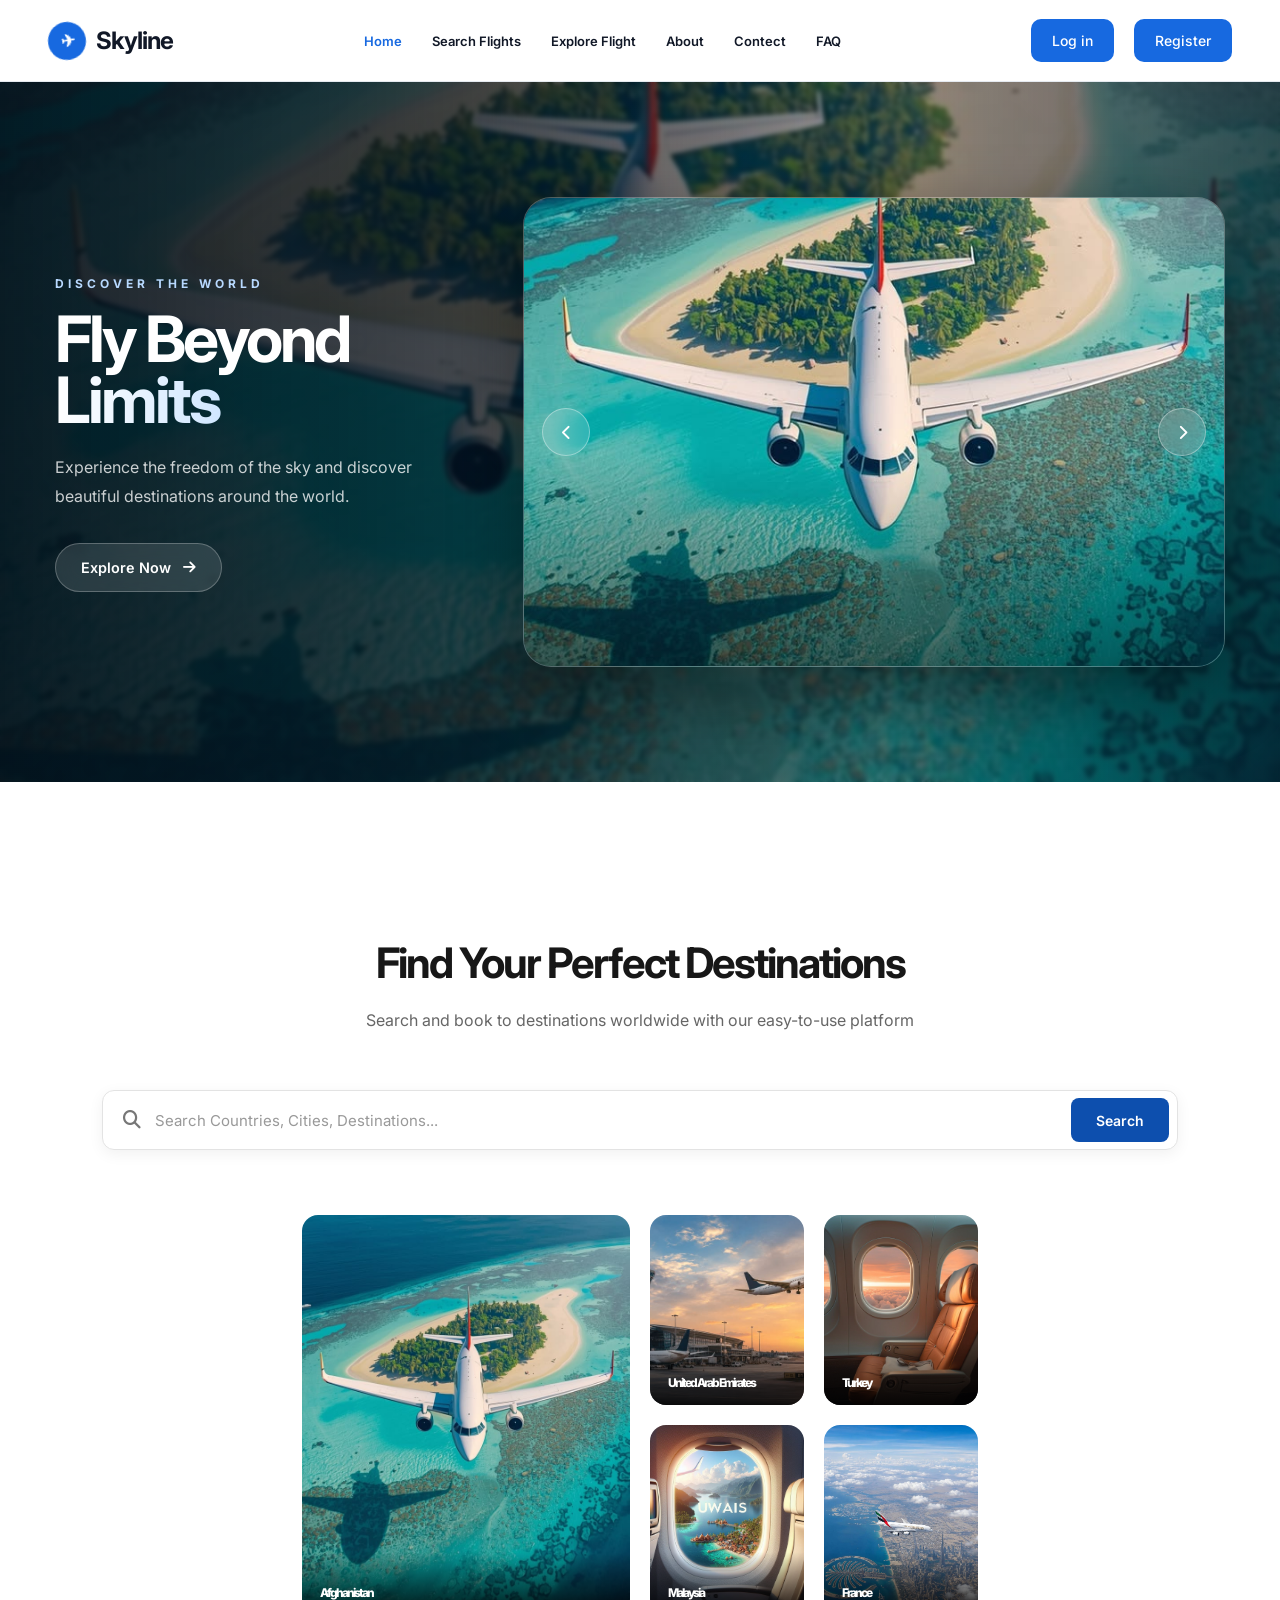
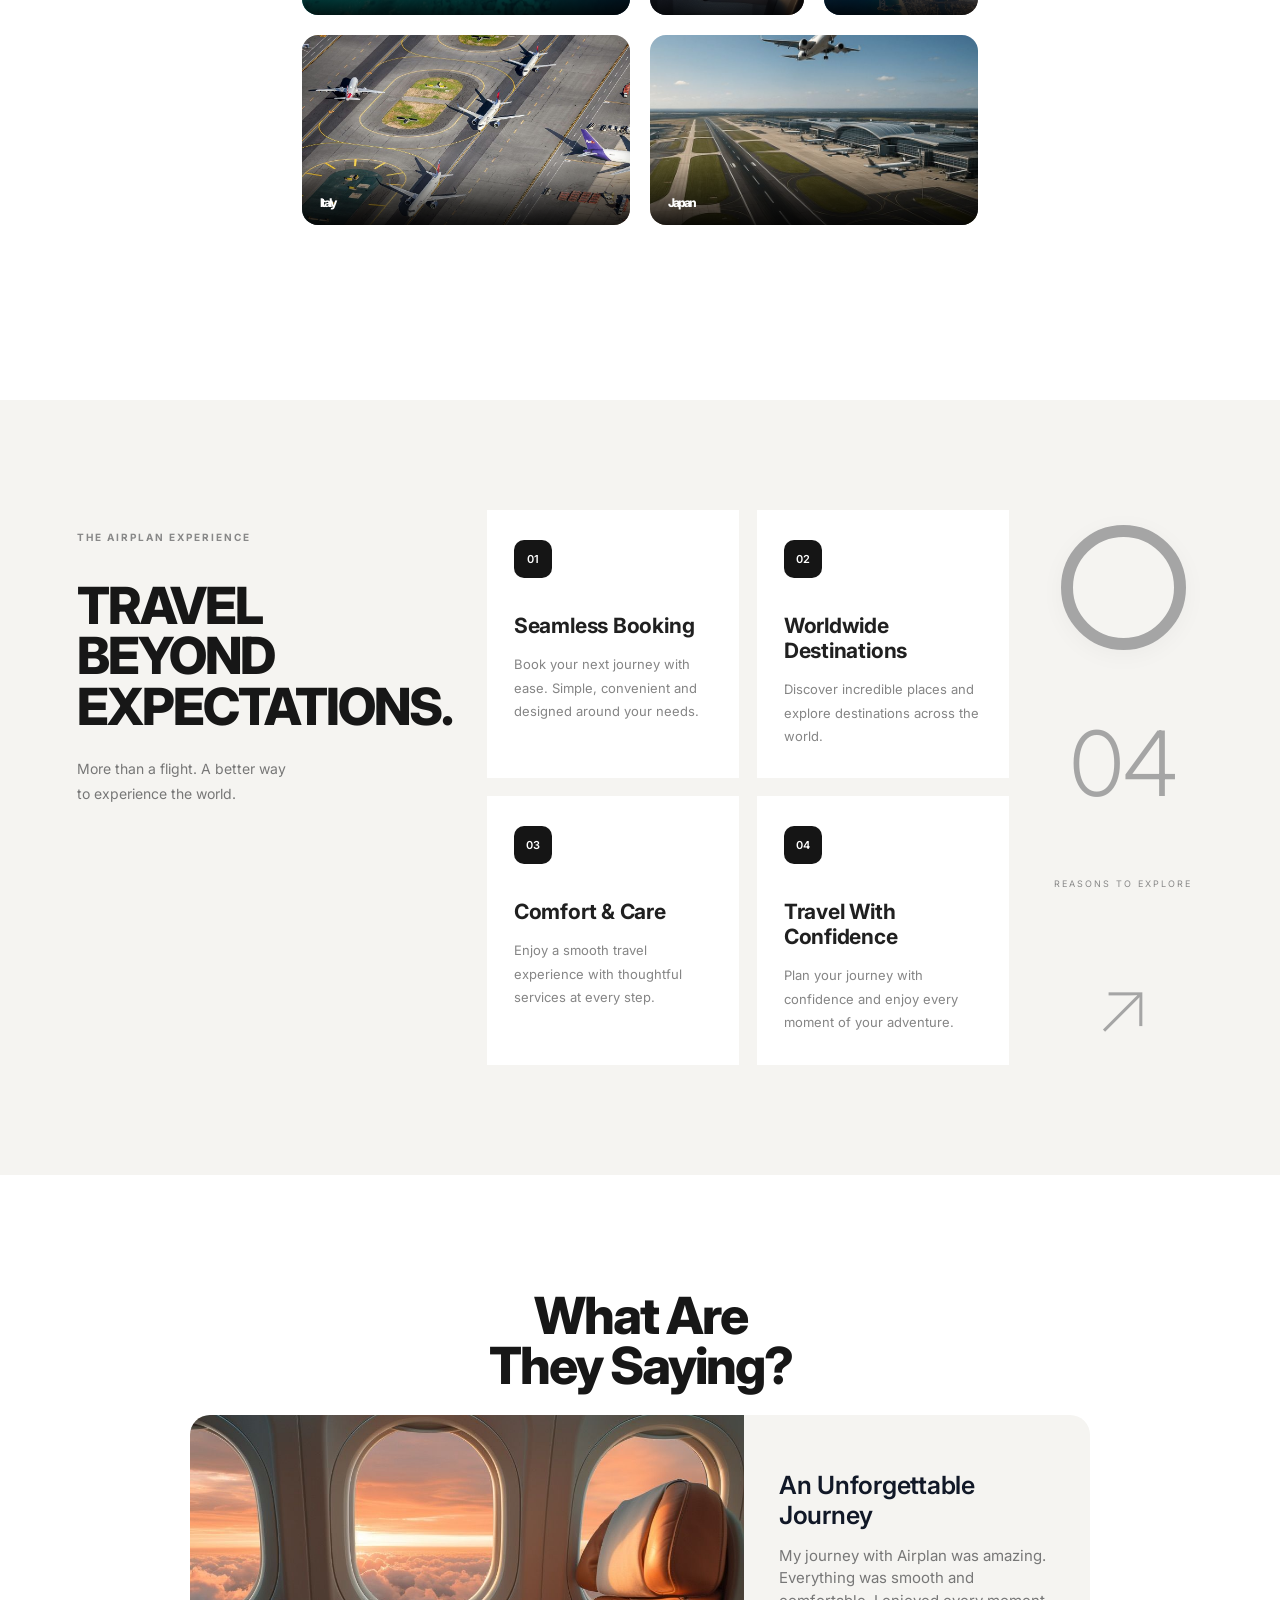
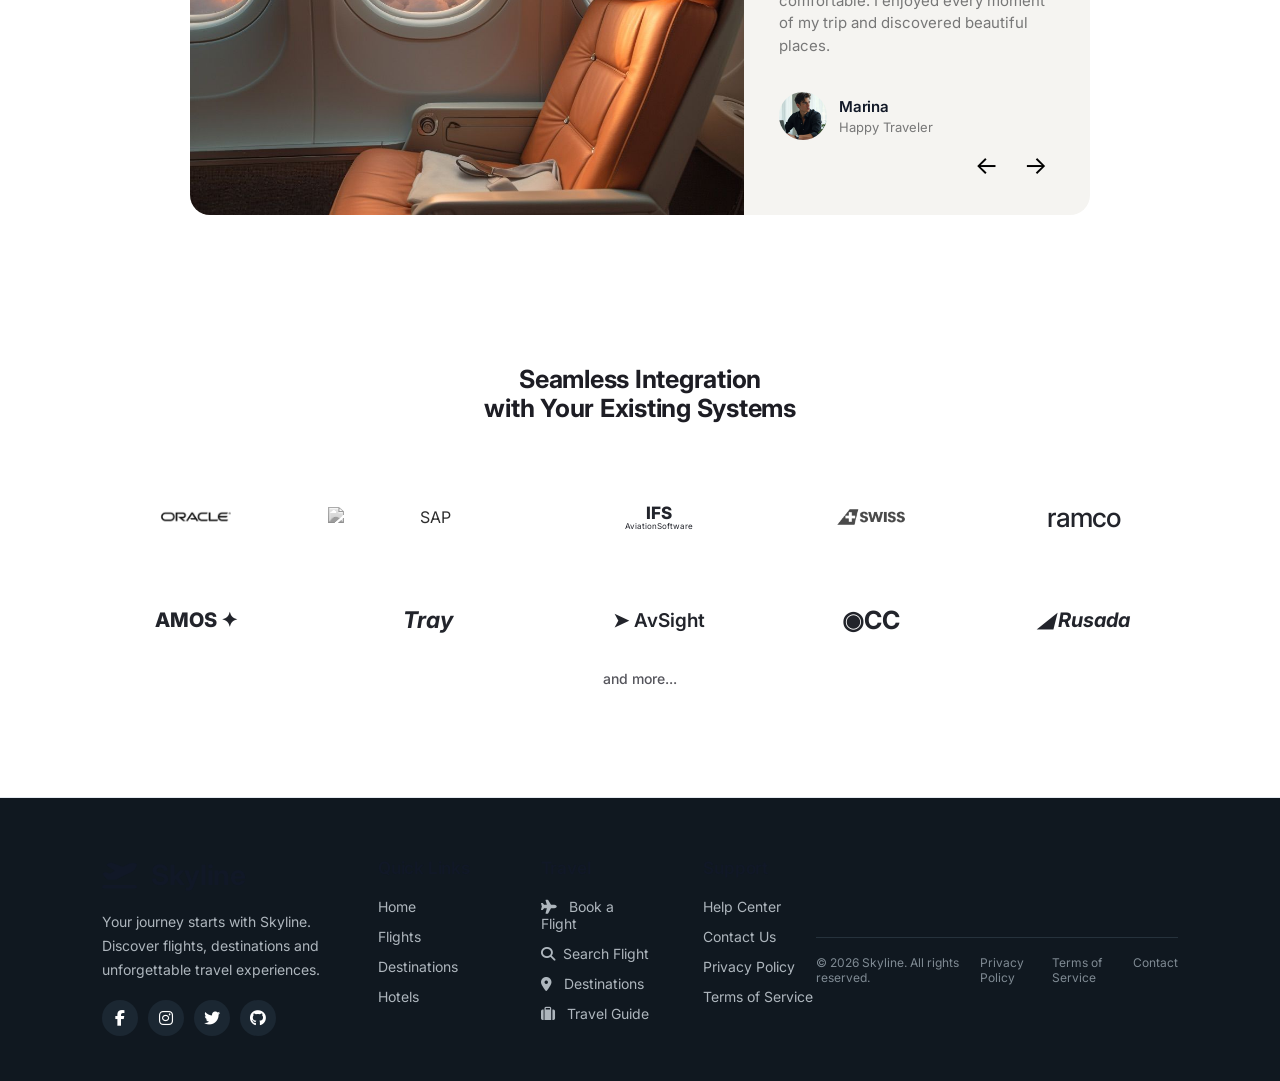
==== index.html @ 5cabf7d5 "edit the index page" ====
<!DOCTYPE html>
<html lang="en">

<head>
    <meta charset="UTF-8">
    <meta name="viewport" content="width=device-width, initial-scale=1.0">
    <title>Skyline in everywhere</title>
    <title>Airplanes | Explore Flights and Aviation</title>

    <meta name="description"
        content="Explore airplanes, flights, destinations, airlines, and useful information for your next journey.">

    <meta property="og:title" content="Airplanes | Explore Flights and Aviation">


    <!-- font and icons----------------------------------------- -->

    <link rel="preconnect" href="https://fonts.googleapis.com">
    <link rel="preconnect" href="https://fonts.gstatic.com" crossorigin>
    <link
        href="https://fonts.googleapis.com/css2?family=Inter:wght@400;500;600;700&family=Playfair+Display:wght@500;600&display=swap"
        rel="stylesheet">





    <!-- css ------------------------------------------------------>
    <link rel="stylesheet" href="css/style.css">



    <!-- other links=----------------------- -->

    <link rel="stylesheet" href="https://cdn.jsdelivr.net/npm/swiper@11/swiper-bundle.min.css">





    <link rel="preconnect" href="https://fonts.googleapis.com">

    <link
        href="https://fonts.googleapis.com/css2?family=Fraunces:opsz,wght@9..144,500;9..144,600;9..144,700&family=Sora:wght@400;500;600;700&display=swap"
        rel="stylesheet">
    <link rel="stylesheet" href="https://cdnjs.cloudflare.com/ajax/libs/font-awesome/6.5.1/css/all.min.css">





    <!-- ------------------------------------------------->
    <link rel="stylesheet" href="https://cdn.jsdelivr.net/npm/swiper@12/swiper-bundle.min.css" />

    <!-- font awesome -->
    <link rel="stylesheet" href="https://cdnjs.cloudflare.com/ajax/libs/font-awesome/7.3.1/css/all.min.css">


</head>


<body>

    <header class="navbar">

        <a href="#" class="logo">
            <span class="logo-icon">✈</span>
            <span>Skyline</span>

        </a>
        <input type="checkbox" id="menu-check">

        <label for="menu-check" class="menu-toggle">
            <i class="fa-solid fa-bars"></i>
        </label>
        <nav class="nav-links">
            <!-- nav-------------------------------------------------- -->
            <div class="nav-item">
                <a href="index.html" class="active">Home</a>
                <a href="searchFlight.html">Search Flights</a>
                <a href="explore.html">Explore Flight</a>
                <a href="#">About</a>
                <a href="contect.html">Contect</a>
                <a href="#">FAQ</a>

            </div>
            <!-- Simple mobile nav panel -->
            <div id="mobile-menu" class="container" style="display:none;padding-bottom:16px;">
                <ul
                    style="display:flex;flex-direction:column;gap:4px;background:var(--white);border:1px solid var(--border);border-radius:var(--radius-md);padding:10px;box-shadow:var(--shadow-soft);">
                    <li><a href="index.html" style="display:block;padding:10px 8px;font-weight:600;">Home</a>
                    </li>
                    <li><a href="searchFlight.html" style="display:block;padding:10px 8px;font-weight:600;">Search
                            Flights</a>
                    </li>
                    <li><a href="#hotels" style="display:block;padding:10px 8px;font-weight:600;">Track Flight</a>
                    <li><a href="contect.html" style="display:block;padding:10px 8px;font-weight:600;">contect</a>
                    </li>
                    <li><a href="restaurants.html" style="display:block;padding:10px 8px;font-weight:600;">About</a>
                    </li>
                    <li><a href="parks.html" style="display:block;padding:10px 8px;font-weight:600;">FAQ</a>
                    </li>
                    <li><a href="login.html" style="display:block;padding:10px 8px;font-weight:600;">Log in</a></li>
                    <li><a href="login.html" style="display:block;padding:10px 8px;font-weight:600;">Register</a></li>
                </ul>
            </div>



        </nav>


        <div class="nav-actions">

            <a href="login.html" class="try-button">Log in</a>
            <a href="login.html" class="try-button">Register</a>
        </div>

    </header>


    <!-- hero section---------------------------------------- -->
    <!-- hero section ---------------------------------------- -->
    <!-- Hero Section -->
    <main class="main">
        <section class="home section">

            <img src="image/e348e29320fe406a75d105a5073d3cd1.jpg" alt="Airplane" class="home--bg">
            <div class="home--blur"></div>

            <div class="home--container container">

                <!-- Text -->
                <div class="home--data">

                    <span class="home--subtitle">DISCOVER THE WORLD</span>

                    <h1 class="home--title">
                        Fly Beyond
                        <span>Limits</span>
                    </h1>

                    <p class="home--description">
                        Experience the freedom of the sky and discover
                        beautiful destinations around the world.
                    </p>

                    <a href="explore.html" class="button">
                        Explore Now
                        <i class="fa-solid fa-arrow-right"></i>
                    </a>

                </div>


                <!-- Slider -->
                <div class="home--swiper">

                    <div class="slide is-active">
                        <article class="home--article">
                            <img src="image/e348e29320fe406a75d105a5073d3cd1.jpg" alt="Airplane" class="home--img">
                        </article>
                    </div>

                    <div class="slide">
                        <article class="home--article">
                            <img src="image/599416ffa5885e697cd82a8fecb0a498.jpg" alt="Airplane" class="home--img">
                        </article>
                    </div>

                    <div class="slide">
                        <article class="home--article">
                            <img src="image/70c52f2dee1086d8a40c5219ec3f7612.jpg" alt="Airplane" class="home--img">
                        </article>
                    </div>

                    <div class="slide">
                        <article class="home--article">
                            <img src="image/a56f514dbc1a2c732226821b3e1d8c89.jpg" alt="Airplane" class="home--img">
                        </article>
                    </div>


                    <!-- Arrows -->
                    <div class="slide-controls">

                        <button class="slide-arrow" data-slide-prev aria-label="Previous slide">
                            <i class="fa-solid fa-chevron-left"></i>
                        </button>

                        <button class="slide-arrow" data-slide-next aria-label="Next slide">
                            <i class="fa-solid fa-chevron-right"></i>
                        </button>

                    </div>

                </div>

            </div>

        </section>
    </main>
    <br>
    <br>
    <br>
    <br>
    <section id="search--flight" class="search--flight">

        <div class="search--content">
            <h1>Find Your Perfect Destinations</h1>

            <p>
                Search and book to destinations worldwide with our easy-to-use platform
            </p>
        </div>


        <!-- Quick Search -->
        <div class="search-quick">

            <i class="fa-solid fa-magnifying-glass"></i>

            <input type="search" id="flight-search" placeholder="Search Countries, Cities, Destinations...">

            <button type="button" id="search-btn">
                Search
            </button>

        </div>


        <!-- GALLERY -->

        <div class="head-title">

            <div class="gallery_grid">


                <!-- IMAGE 1 -->

                <div class="gallery_item">

                    <img src="image/e348e29320fe406a75d105a5073d3cd1.jpg" alt="Afghanistan">

                    <div class="country-name">
                        Afghanistan
                    </div>

                    <a href="#lb-1" class="gallery_zoom" aria-label="Open image">
                        <i class="fa-solid fa-magnifying-glass"></i>
                    </a>

                </div>


                <!-- IMAGE 2 -->

                <div class="gallery_item">

                    <img src="image/ab0bc7120f51d78b8d050cf33059e6ac.jpg" alt="United Arab Emirates">

                    <div class="country-name">
                        United Arab Emirates
                    </div>

                    <a href="#lb-2" class="gallery_zoom" aria-label="Open image">
                        <i class="fa-solid fa-magnifying-glass"></i>
                    </a>

                </div>


                <!-- IMAGE 3 -->

                <div class="gallery_item">

                    <img src="image/913fd5b33ff5c9b2f201b8286c5f17c3.jpg" alt="Turkey">

                    <div class="country-name">
                        Turkey
                    </div>

                    <a href="#lb-3" class="gallery_zoom" aria-label="Open image">
                        <i class="fa-solid fa-magnifying-glass"></i>
                    </a>

                </div>


                <!-- IMAGE 4 -->

                <div class="gallery_item">

                    <img src="image/599416ffa5885e697cd82a8fecb0a498.jpg" alt="Malaysia">

                    <div class="country-name">
                        Malaysia
                    </div>

                    <a href="#lb-4" class="gallery_zoom" aria-label="Open image">
                        <i class="fa-solid fa-magnifying-glass"></i>
                    </a>

                </div>


                <!-- IMAGE 5 -->

                <div class="gallery_item">

                    <img src="image/f2c6ca21ffaf37202acb91c1e205d4b1.jpg" alt="France">

                    <div class="country-name">
                        France
                    </div>

                    <a href="#lb-5" class="gallery_zoom" aria-label="Open image">
                        <i class="fa-solid fa-magnifying-glass"></i>
                    </a>

                </div>


                <!-- IMAGE 6 -->

                <div class="gallery_item">

                    <img src="image/a56f514dbc1a2c732226821b3e1d8c89.jpg" alt="Italy">

                    <div class="country-name">
                        Italy
                    </div>

                    <a href="#lb-6" class="gallery_zoom" aria-label="Open image">
                        <i class="fa-solid fa-magnifying-glass"></i>
                    </a>

                </div>


                <!-- IMAGE 7 -->

                <div class="gallery_item">

                    <img src="image/80ef86d1ce4d86195e5f0ba41f3f4a0b.jpg" alt="Japan">

                    <div class="country-name">
                        Japan
                    </div>

                    <a href="#lb-7" class="gallery_zoom" aria-label="Open image">
                        <i class="fa-solid fa-magnifying-glass"></i>
                    </a>

                </div>

            </div>


           



          

        </div>

    </section>




    <!-- 
        <div class="flight-search">
            <form class="Quick-search-panel" id="Quick-search-panel"></form> -->

    <!-- Trip Type -->

    <!-- <div class="trip-type">
                <button class="trip-btn active">
                    <i class="fa-solid fa-right-left"></i>
                    Round Trip
                </button>

                <button class="trip-btn">
                    <i class="fa-solid fa-arrow-right"></i>
                    One Way
                </button>
            </div>


            <div class="search-fields"> -->

    <!-- From -->
    <!-- <div class="flight-field">
                    <i class="fa-solid fa-plane-departure field-icon"></i>

                    <div class="field-content">
                        <label>FROM</label>

                        <select>
                            <option selected disabled>Select departure city</option>
                            <option>Accra (ACC)</option>
                            <option>Amsterdam (AMS)</option>
                            <option>Athens (ATH)</option>
                            <option>Atlanta (ATL)</option>
                            <option>Bangkok (BKK)</option>
                            <option>Barcelona (BCN)</option>
                            <option>Beijing (PEK)</option>
                            <option>Kabul (KBL)</option>
                            <option>Dubai (DXB)</option>
                            <option>London (LHR)</option>
                            <option>New York (JFK)</option>
                        </select>
                    </div>
                </div> -->


    <!-- To -->
    <!-- <div class="flight-field">
                    <i class="fa-solid fa-plane-arrival field-icon"></i>

                    <div class="field-content">
                        <label>TO</label>

                        <select>
                            <option selected disabled>Select arrival city</option>
                            <option>Accra (ACC)</option>
                            <option>Amsterdam (AMS)</option>
                            <option>Athens (ATH)</option>
                            <option>Atlanta (ATL)</option>
                            <option>Bangkok (BKK)</option>
                            <option>Barcelona (BCN)</option>
                            <option>Beijing (PEK)</option>
                            <option>Kabul (KBL)</option>
                            <option>Dubai (DXB)</option>
                            <option>London (LHR)</option>
                            <option>New York (JFK)</option>
                        </select>
                    </div>
                </div> -->


    <!-- Date -->
    <!-- <div class="flight-field">
                    <i class="fa-solid fa-calendar-days field-icon"></i>

                    <div class="field-content">
                        <label>DEPARTURE</label>
                        <input type="date">
                    </div>
                </div> -->


    <!-- Passengers -->



    <!-- Class -->
    <!-- <div class="flight-field">
                    <i class="fa-solid fa-chair field-icon"></i>

                    <div class="field-content">
                        <label>CLASS</label>

                        <select>
                            <option>Economy</option>
                            <option>Premium Economy</option>
                            <option>Business</option>
                            <option>First Class</option>
                        </select>
                    </div>
                </div>

            </div>


            <button class="search-flight">
                <i class="fa-solid fa-magnifying-glass"></i>
                Search Flights
            </button>

        </div> -->
    <!-- 
    </section> -->

    <!-- ABOUT / JOURNEY SECTION -->
    <!-- 
    <section class="journey-section" id="about">

        <div class="journey-container">

            <div class="journey-small">
                <span>OUR JOURNEY</span>
                <p>
                    We are an international
                    travel experience.
                </p>
            </div>

            <div class="journey-content">

                <h2>
                    We're creating a new
                    way to <span>explore the
                        world</span> through
                    unforgettable journeys.
                </h2>

                <p>
                    From breathtaking destinations to seamless
                    travel experiences, we bring everything
                    together to make every journey meaningful.
                </p>

                <a href="#destinations" class="journey-link">
                    Discover our story
                    <span>↗</span>
                </a>

            </div>

            <div class="journey-visual">
                <img src="image/9fb4d49bfdd3ab8312bae53b093f3165.jpg" alt="Airplane above the clouds">

                <div class="journey-image-caption">
                    <span>01 / 03</span>
                    <span>BEYOND THE ORDINARY</span>
                </div>
            </div>

        </div>

    </section> -->


    <!-- above-------------------------------------------- -->



    <!-- catagories------------------------------------------ -->
    <!-- <section id="catagories" class="catagories">
            <div class="container">
                <div class="sec-head">
                    <span class="script">Winderful Place For You</span>
                    <h2 class="sec-tittle">Tour categories</h2>
                </div>
                <div class="slider-nav slider-nav--center" data-slider="catagories">
                    <button class="slider-nav_btn" data-dir="prev" aria-label="prev">
                        <i class="bi bi-arrow-left"></i>
                    </button>
                    <button class="slider-nav_btn" data-dir="next" aria-label="next">
                        <i class="bi bi-arrow-right"></i>
                    </button>
                </div>
                <div class="swiper catagories-swiper">
                    <div class="swiper-wrapper">
                        <div class="swiper-slide">

                            <a href="#tours" class="cat-card">
                                <img src="image/c17930568d13a40f9382b298fe70d143.jpg" alt="">
                                <div class="cat-card_body">
                                    <h3>Cruises</h3>
                                    <span>12 Tours</span>
                                </div>
                                <span class="cat-card_go">
                                    <i class="bi bi-arrow-right"></i>
                                </span>
                            </a>
                        </div>
                        <div class="swiper-slide">

                            <a href="#tours" class="cat-card">
                                <img src="image/ab0bc7120f51d78b8d050cf33059e6ac.jpg" alt="">
                                <div class="cat-card_body">
                                    <h3>Cruises</h3>
                                    <span>12 Tours</span>
                                </div>
                                <span class="cat-card_go">
                                    <i class="bi bi-arrow-right"></i>
                                </span>
                            </a>
                        </div>
                        <div class="swiper-slide">

                            <a href="#tours" class="cat-card">
                                <img src="image/ab0bc7120f51d78b8d050cf33059e6ac.jpg" alt="">
                                <div class="cat-card_body">
                                    <h3>Cruises</h3>
                                    <span>12 Tours</span>
                                </div>
                                <span class="cat-card_go">
                                    <i class="bi bi-arrow-right"></i>
                                </span>
                            </a>
                        </div>
                        <div class="swiper-slide">

                            <a href="#tours" class="cat-card">
                                <img src="image/ab0bc7120f51d78b8d050cf33059e6ac.jpg" alt="">
                                <div class="cat-card_body">
                                    <h3>Cruises</h3>
                                    <span>12 Tours</span>
                                </div>
                                <span class="cat-card_go">
                                    <i class="bi bi-arrow-right"></i>
                                </span>
                            </a>
                        </div>


                    </div>
                </div>

            </div>
        </section> -->

    <!-- <section class="features">

        <div class="feature">
            <div class="feature-icon">✈</div>
            <h3>Worldwide destinations</h3>
            <p>
                Reach the places you've always wanted to see
                with convenient routes around the world.
            </p>
        </div>

        <div class="feature">
            <div class="feature-icon">◈</div>
            <h3>Simple travel</h3>
            <p>
                Everything you need for a smooth and comfortable
                journey, all in one place.
            </p>
        </div>

        <div class="feature">
            <div class="feature-icon">★</div>
            <h3>Better experience</h3>
            <p>
                Enjoy thoughtful service and a modern experience
                from booking to arrival.
            </p>
        </div>

    </section> -->

    <!-- gallery-------------------------------------------------- -->
    <!-- <div class="head-title">
        
        <div class="gallery_grid"> -->


    <!-- Image 1 ------------------------->
    <!-- <div class="gallery_item">
                <img src="image/e348e29320fe406a75d105a5073d3cd1.jpg" alt="">
                <a href="#lb-1" class="gallery_zoom" aria-label="Open image">
                    <i class="fa-solid fa-magnifying-glass"></i>
                </a>
            </div> -->

    <!-- Image 2 ------------------->
    <!-- <div class="gallery_item">
                <img src="image/ab0bc7120f51d78b8d050cf33059e6ac.jpg" alt="">
                <a href="#lb-2" class="gallery_zoom" aria-label="Open image">
                    <i class="fa-solid fa-magnifying-glass"></i>
                </a>
            </div> -->

    <!-- Image 3 --------------------->
    <!-- <div class="gallery_item">
                <img src="image/913fd5b33ff5c9b2f201b8286c5f17c3.jpg" alt="">
                <a href="#lb-3" class="gallery_zoom" aria-label="Open image">
                    <i class="fa-solid fa-magnifying-glass"></i>
                </a>
            </div> -->

    <!-- Image 4 --------------->
    <!-- <div class="gallery_item">
                <img src="image/599416ffa5885e697cd82a8fecb0a498.jpg" alt="">
                <a href="#lb-4" class="gallery_zoom" aria-label="Open image">
                    <i class="fa-solid fa-magnifying-glass"></i>
                </a>
            </div> -->

    <!-- Image 5 ---------------->
    <!-- <div class="gallery_item">
                <img src="image/f2c6ca21ffaf37202acb91c1e205d4b1.jpg" alt="">
                <a href="#lb-5" class="gallery_zoom" aria-label="Open image">
                    <i class="fa-solid fa-magnifying-glass"></i>
                </a>
            </div> -->

    <!-- Image 6 --------------->
    <!-- <div class="gallery_item">
                <img src="image/a56f514dbc1a2c732226821b3e1d8c89.jpg" alt="">
                <a href="#lb-6" class="gallery_zoom" aria-label="Open image">
                    <i class="fa-solid fa-magnifying-glass"></i>
                </a>
            </div> -->

    <!-- Image 7 ------------->
    <!-- <div class="gallery_item">
                <img src="image/80ef86d1ce4d86195e5f0ba41f3f4a0b.jpg" alt="">
                <a href="#lb-7" class="gallery_zoom" aria-label="Open image">
                    <i class="fa-solid fa-magnifying-glass"></i>
                </a>
            </div>

        </div>
    </div>
     </section> -->

    <!-- Lightbox 1---------------- -->
    <!-- <div id="lb-1" class="lightbox">
        <a href="#gallery" class="lightbox_backdrop" aria-label="close"></a>

        <a href="#gallery" class="lightbox_close" aria-label="close">
            <i></i>
        </a>

        <img src="image/b6d4dff3bd024ce91f6f852f11103fbf.jpg" alt="">
    </div> -->


    <!-- Lightbox 2 -------------------->
    <!-- <div id="lb-2" class="lightbox">
        <a href="#gallery" class="lightbox_backdrop" aria-label="close"></a>

        <a href="#gallery" class="lightbox_close" aria-label="close">
            <i></i>
        </a>

        <img src="image/b6d4dff3bd024ce91f6f852f11103fbf.jpg" alt="">
    </div> -->


    <!-- Lightbox 3 ------------------->
    <!-- <div id="lb-3" class="lightbox">
        <a href="#gallery" class="lightbox_backdrop" aria-label="close"></a>

        <a href="#gallery" class="lightbox_close" aria-label="close">
            <i></i>
        </a>

        <img src="image/b6d4dff3bd024ce91f6f852f11103fbf.jpg" alt="">
    </div>
 -->

    <!-- Lightbox 4 ------------------------->
    <!-- <div id="lb-4" class="lightbox">
        <a href="#gallery" class="lightbox_backdrop" aria-label="close"></a>

        <a href="#gallery" class="lightbox_close" aria-label="close">
            <i></i>
        </a>

        <img src="image/b6d4dff3bd024ce91f6f852f11103fbf.jpg" alt="">
    </div> -->


    <!-- Lightbox 5 -------------------->
    <!-- <div id="lb-5" class="lightbox">
        <a href="#gallery" class="lightbox_backdrop" aria-label="close"></a>

        <a href="#gallery" class="lightbox_close" aria-label="close">
            <i></i>
        </a>

        <img src="image/b6d4dff3bd024ce91f6f852f11103fbf.jpg" alt="">
    </div> -->


    <!-- Lightbox 6 ------------------->
    <!-- <div id="lb-6" class="lightbox">
        <a href="#gallery" class="lightbox_backdrop" aria-label="close"></a>

        <a href="#gallery" class="lightbox_close" aria-label="close">
            <i></i>
        </a>

        <img src="image/ab0bc7120f51d78b8d050cf33059e6ac.jpg" alt="">
    </div> -->


    <!-- Lightbox 7 ---------------->
    <!-- <div id="lb-7" class="lightbox">
        <a href="#gallery" class="lightbox_backdrop" aria-label="close"></a>

        <a href="#gallery" class="lightbox_close" aria-label="close">
            <i></i>
        </a>

        <img src="image/5dbfeb45a26459a7fe41f9fea4111000.jpg" alt="">
    </div>
    </main> -->


    <!-- expernace========================------------------------- -->


    <section class="benefits-section" id="benefits">

        <div class="benefits-container">

            <!-- Section Heading =====------------------------------------------------>
            <div class="benefits-heading">
                <span>THE AIRPLAN EXPERIENCE</span>
                <h2>
                    TRAVEL<br>
                    BEYOND<br>
                    EXPECTATIONS.
                </h2>
                <p>
                    More than a flight. A better way
                    to experience the world.
                </p>
            </div>

            <!-- Benefit Cards ------------------------------------->
            <div class="benefits-grid">

                <div class="benefit-card">
                    <span class="benefit-number">01</span>

                    <h3>Seamless Booking</h3>

                    <p>
                        Book your next journey with ease.
                        Simple, convenient and designed
                        around your needs.
                    </p>
                </div>

                <div class="benefit-card">
                    <span class="benefit-number">02</span>

                    <h3>Worldwide Destinations</h3>

                    <p>
                        Discover incredible places and
                        explore destinations across
                        the world.
                    </p>
                </div>

                <div class="benefit-card">
                    <span class="benefit-number">03</span>

                    <h3>Comfort & Care</h3>

                    <p>
                        Enjoy a smooth travel experience
                        with thoughtful services at
                        every step.
                    </p>
                </div>

                <div class="benefit-card">
                    <span class="benefit-number">04</span>

                    <h3>Travel With Confidence</h3>

                    <p>
                        Plan your journey with confidence
                        and enjoy every moment
                        of your adventure.
                    </p>
                </div>

            </div>

            <!-- Decorative Side ------------------------------>
            <div class="benefits-side">
                <span class="side-circle"></span>
                <span class="side-number">04</span>
                <span class="side-text">REASONS TO EXPLORE</span>
                <span class="side-arrow">↗</span>
            </div>

        </div>

    </section>




    <!-- coutomar------------------------------ -->

    <section class="testimonial section" id="testimonial">
        <h2 class="section--title">What Are<br>They Saying?</h2>

        <div class="testimonial--container">

            <!-- Image -->
            <div class="testimonial--image">
                <img id="testimonialImage" src="image/913fd5b33ff5c9b2f201b8286c5f17c3.jpg" alt="">
            </div>

            <!-- Content -->
            <div class="testimonial--content">

                <h2 id="testimonialTitle">An Unforgettable Journey</h2>

                <p id="testimonialDescription">
                    My journey with Airplan was amazing. Everything
                    was smooth and comfortable. I enjoyed every moment
                    of my trip and discovered beautiful places.
                </p>

                <div class="testimonial--profile">

                    <img id="testimonialProfile" src="image/4eae151a0ff83952a46f1ac1d2c8ea2d.jpg" alt="">

                    <div>
                        <h3 id="testimonialName">Marina</h3>
                        <p id="testimonialJob">Happy Traveler</p>
                    </div>

                </div>

                <!-- Buttons -->
                <div class="testimonial--buttons">
                    <button id="prevBtn">←</button>
                    <button id="nextBtn">→</button>
                </div>

            </div>

        </div>
    </section>



    <!-- logo and sporting  -->

    <section class="integration-section">

        <h2 class="title">Seamless Integration<br>with Your Existing Systems</h2>

        <div class="logos-container">

            <div class="logo-item">
                <img src="image/oracle logo.jpg" alt="Oracle">
            </div>

            <div class="logo-item1">
                <img src="https://cdn.simpleicons.org/sap" alt="SAP">
            </div>

            <div class="logo-item">
                <span class="swiss-logo">IFS</span>
                <small>AviationSoftware</small>
            </div>

            <div class="logo-item">
                <img src="image/swiss logo.jpg" alt="IFS">
            </div>

            <div class="logo-item">
                <span class="ramco-logo">ramco</span>
            </div>


            <div class="logo-item">
                <span class="amos-logo">AMOS ✦</span>
            </div>

            <div class="logo-item">
                <span class="tray-logo">Tray</span>
            </div>

            <div class="logo-item">
                <span class="avsight-logo">➤ AvSight</span>
            </div>

            <div class="logo-item">
                <span class="cc-logo">◉CC</span>
            </div>

            <div class="logo-item">
                <span class="rusada-logo">◢ Rusada</span>
            </div>

        </div>

        <p class="more-text">and more...</p>

    </section>



    <!-- footer------------------------------ -->

    <footer class="footer">

        <div class="footer-container">

            <!-- Logo & About -->
            <div class="footer-box">
                <h2 class="footer-logo">
                    <i class="fa-solid fa-plane-departure"></i>
                    Skyline
                </h2>

                <p>
                    Your journey starts with Skyline.
                    Discover flights, destinations and unforgettable travel experiences.
                </p>

                <div class="footer-social">
                    <a href="#"><i class="fa-brands fa-facebook-f"></i></a>
                    <a href="#"><i class="fa-brands fa-instagram"></i></a>
                    <a href="#"><i class="fa-brands fa-twitter"></i></a>
                    <a href="#"><i class="fa-brands fa-github"></i></a>
                </div>
            </div>


            <!-- Quick Links -->
            <div class="footer-box">
                <h3>Quick Links</h3>

                <a href="#home">Home</a>
                <a href="#flights">Flights</a>
                <a href="#destinations">Destinations</a>
                <a href="#hotels">Hotels</a>
            </div>


            <!-- Travel -->
            <div class="footer-box">
                <h3>Travel</h3>

                <a href="#">
                    <i class="fa-solid fa-plane"></i> Book a Flight
                </a>

                <a href="#">
                    <i class="fa-solid fa-search"></i>Search Flight
                </a>

                <a href="#">
                    <i class="fa-solid fa-location-dot"></i> Destinations
                </a>

                <a href="#">
                    <i class="fa-solid fa-suitcase"></i> Travel Guide
                </a>
            </div>


            <!-- Support -->
            <div class="footer-box">
                <h3>Support</h3>

                <a href="#">Help Center</a>
                <a href="#">Contact Us</a>
                <a href="#">Privacy Policy</a>
                <a href="#">Terms of Service</a>
            </div>

        </div>


        <!-- Bottom Footer -->
        <div class="footer-bottom">

            <p>
                © 2026 Skyline. All rights reserved.
            </p>

            <div class="footer-bottom-links">
                <a href="#">Privacy Policy</a>
                <a href="#">Terms of Service</a>
                <a href="#">Contact</a>
            </div>

        </div>

    </footer>



</body>

<script src="js/slider.js"></script>
<script src="https://cdn.jsdelivr.net/npm/swiper@11/swiper-bundle.min.js"></script>
<script src="js/javascript.js"></script>
<script src="js/search.js"></script>


</html>
---- css/style.css ----
/* colors------------------------------------------- */
:root {


    --navy: #061c2c;
    --btn-nav: #193347;
    --btn-section: #193347;


    --hero-gradient: linear-gradient(135deg,
            #061c2c 0%,
            #193347 50%,
            #6c7f91 100%);

    --white: #FFFFFF;
    --off-white: #F7F9FC;

    /* text-----------------------*/
    --text-dark: #0B1728;
    --text: #334155;
    --text-muted: #718096;
    --text-white: #FFFFFF;


    --border: #b7c7d6;
    --success: #91a1b2;
    --warning: #4f6478;
    --shadow: 0 12px 35px rgba(6, 26, 53, 0.12);

    --blue: #1769e0;
    --blue-dark: #0d4fae;
    --blue-light: #eef6ff;
    --text: #111827;
    --muted: #64748b;
    --border: #e5eaf0;
    --white: #ffffff;

    /* border------------------ */
    --radius-lg: 20px;
    --radius-md: 14px;
    --radius-sm: 10px;

}

/* reset & base--------- */
/* *,
*::after,
*::before{
    box-sizing: border-box;
} */


html {
    scroll-behavior: smooth;
}

* {
    margin: 0;
    padding: 0;
    box-sizing: border-box;
}

body {
    font-family: "Inter", sans-serif;
    background: #ffffff;
    color: var(--text);

}

img {
    max-width: 100%;
    display: block;
}

a {
    color: var(--text);
    text-decoration: none;

}

ul {
    list-style: none;
    margin: 0;
    padding: 0;

}

button {
    font-family: inherit;
    cursor: pointer;
    border: none;
    background: none;

}

input {
    font-family: inherit;
}

h1,
h2,
h3,
h4 {
    font-weight: 600;
    color: var(--text);
    margin: 0;
    letter-spacing: -0.01em;
}

.container {
    width: 100%;
    margin: 0;
    padding: 0;

}

:focus-visible {
    outline: 2px solid var(--blue-light);
}

/* nav------------------------------------------- */

.navbar {
    position: sticky;
    top: 0;
    backdrop-filter: blur(10px);
    height: 82px;
    width: 100%;
    display: flex;
    align-items: center;
    justify-content: space-between;
    padding: 0 48px;
    border-bottom: 1px solid var(--border);
    background: rgba(255, 255, 255, 0.96);

    z-index: 700;
}

.navbar nav a {
    position: relative;

    text-decoration: none;

    color: var(--text-light);

    font-size: 13px;
    font-weight: 600;

    transition: 0.25s;
}

.navbar nav a::after {
    content: "";

    position: absolute;

    left: 0;
    bottom: -8px;

    width: 0;
    height: 2px;

    background: var(--blue);

    transition: 0.25s;
}

.navbar nav a:hover {
    color: var(--blue);
}

.navbar nav a:hover::after {
    width: 100%;
}

.logo {
    display: flex;
    align-items: center;
    gap: 10px;
    text-decoration: none;
    color: var(--text);
    font-size: 24px;
    font-weight: 700;
    letter-spacing: -1px;
    flex-shrink: 0;

}

.logo-icon {
    width: 38px;
    height: 38px;
    display: flex;
    align-items: center;
    justify-content: center;
    border-radius: 50%;
    background: var(--blue);
    color: white;
    font-size: 1.05rem;
    transform: rotate(-10deg);
}




.nav-links {
    height: 100%;
    display: flex;
    align-items: center;
    gap: 32px;
    font-size: 0.95rem;
}

.nav-item {
    height: 100%;
    display: flex;
    align-items: center;
    position: relative;
    gap: 30px;
    font-size: 0.95rem;
}

.nav-item a {
    color: var(--navy);
    text-decoration: none;
    font-size: 14px;
    font-weight: 500;
    transition: color 0.2s ease;

}

.nav-item a:hover,
.nav-item a.active {
    color: var(--blue);
}



/* nav-------------------------------login */

.nav-actions {
    display: flex;
    align-items: center;
    gap: 20px;
}

.nav-actions a {
    text-decoration: none;
    font-size: 14px;
    font-weight: 500;
}

.login {
    color: #344054;
}

.contact {
    color: #344054;
    border: 1px solid #d8dee8;
    padding: 12px 20px;
    border-radius: 10px;
}

.try-button {
    background: var(--blue);
    color: white;
    padding: 13px 21px;
    border-radius: 10px;
    transition: background .2s ease;
}

.try-button:hover {


    background: #171717;
    color: white;
}



/* reponsvive-------------------nav */

@media (max-width: 900px) {

    .navbar {
        padding: 0 25px;
    }

    .nav-item {
        gap: 18px;
    }

    .nav-item a {
        font-size: 13px;
    }

    .nav-actions {
        gap: 10px;
    }

}


/* Mobile */
@media (max-width: 700px) {

    .navbar {
        height: auto;
        min-height: 75px;
        padding: 14px 20px;
    }

    .nav-item {
        display: none;
    }

    #mobile-menu {
        display: none !important;
    }
}


#menu-check {
    display: none;
}

.menu-toggle {
    display: none;
    font-size: 24px;
    color: var(--navy);
    cursor: pointer;
}




@media (max-width: 700px) {

    .navbar {
        height: auto;
        min-height: 75px;
        padding: 14px 20px;
        flex-wrap: wrap;
    }


    .menu-toggle {
        display: block;
        order: 2;
    }


    .nav-item {
        display: none;
    }

    .nav-links {
        width: 100%;
        height: auto;
        order: 3;
    }


    #mobile-menu {
        display: none !important;
        width: 100%;
        margin-top: 15px;
    }

    #menu-check:checked~.nav-links #mobile-menu {
        display: block !important;
    }

    .nav-actions {
        display: none;
    }

}

/* hero  home---------------------------------------- */

.search--content {
    text-align: center;
    align-items: center;
    align-items: center;

}

.search--content p {
    padding-bottom: 20px;

}

.search--content h1 {
    padding-top: 10px;
    text-align: center;
    padding-bottom: 15px;
    font-size: clamp(35px, 4vw, 55px);
    line-height: 0.98;
    font-weight: 800;
    letter-spacing: -2px;
    color: #171717;

}

.home {
    position: relative;
    min-height: 700px;
    overflow: hidden;
    display: flex;
    align-items: center;
}


.home--bg {
    position: absolute;
    inset: 0;
    width: 100%;
    height: 100%;
    object-fit: cover;
    object-position: center;
    z-index: -3;
}


.home--blur {
    position: absolute;
    inset: 0;
    z-index: -2;

    background:
        linear-gradient(90deg,
            rgba(3, 15, 25, .92) 0%,
            rgba(3, 15, 25, .72) 38%,
            rgba(3, 15, 25, .35) 70%,
            rgba(3, 15, 25, .65) 100%);

    backdrop-filter: blur(2px);
}




.home--container {
    width: 100%;
    max-width: 1250px;
    margin: auto;

    padding: 80px 40px;

    display: flex;
    align-items: center;
    justify-content: space-between;

    gap: 70px;
}




.home--data {
    flex: 1;
    max-width: 570px;
    color: white;
    text-align: left;
}

.home--subtitle {
    display: inline-block;

    margin-bottom: 18px;

    font-size: .75rem;
    font-weight: 700;
    letter-spacing: 4px;

    color: #b8d9ff;

}




.home--title {
    margin: 0 0 22px;

    font-size: clamp(3rem, 5vw, 5.8rem);
    line-height: .95;


    font-weight: 700;
    letter-spacing: -3px;

    color: #ffffff;
}

.home--title span {
    display: block;
    color: transparent;
    background: linear-gradient(90deg,
            #ffffff,
            #8ec5ff);

    background-clip: text;
    -webkit-background-clip: text;
}




.home--description {
    max-width: 520px;
    margin-bottom: 32px;
    color: rgba(255, 255, 255, .78);
    font-size: 1rem;
    line-height: 1.8;
}




.button {
    display: inline-flex;
    align-items: center;
    justify-content: center;

    gap: 12px;

    padding: 15px 25px;

    border: 1px solid rgba(255, 255, 255, .25);
    border-radius: 50px;

    background: rgba(255, 255, 255, .12);
    color: white;

    font-size: .9rem;
    font-weight: 600;

    backdrop-filter: blur(12px);

    transition: all .35s ease;
}

.button i {
    transition: transform .35s ease;

}

.button:hover {
    border: none;
    color: #061c2c;
    background: #1769e0;
    transform: translateY(-3px);

    box-shadow:
        0 15px 35px rgba(0, 0, 0, .25);
}

.button:hover i {
    transform: translateX(5px);
}




.home--swiper {
    position: relative;

    width: 60%;
    height: 470px;

    border-radius: 28px;

    overflow: hidden;

    box-shadow:
        0 25px 70px rgba(0, 0, 0, .45);

    border: 1px solid rgba(255, 255, 255, .2);

    background: rgba(255, 255, 255, .08);

    backdrop-filter: blur(8px);
}




.slide {
    position: absolute;

    inset: 0;

    width: 100%;
    height: 100%;

    opacity: 0;
    visibility: hidden;

    transform: scale(1.05);

    transition:
        opacity .7s ease,
        visibility .7s ease,
        transform .8s ease;
}

.slide.is-active {
    opacity: 1;
    visibility: visible;

    transform: scale(1);

    z-index: 2;
}




.home--article {
    width: 100%;
    height: 100%;
}

.home--img {
    width: 100%;
    height: 100%;

    object-fit: cover;

    display: block;
}




.home--article::after {
    content: "";

    position: absolute;
    inset: 0;

    background:
        linear-gradient(180deg,
            transparent 55%,
            rgba(0, 0, 0, .45));
}




.slide-controls {
    position: absolute;

    left: 0;
    right: 0;
    top: 50%;

    transform: translateY(-50%);

    display: flex;
    justify-content: space-between;

    padding: 0 18px;

    z-index: 10;

    pointer-events: none;
}

.slide-arrow {
    width: 48px;
    height: 48px;

    display: flex;
    align-items: center;
    justify-content: center;

    border: 1px solid rgba(255, 255, 255, .35);
    border-radius: 50%;

    background: rgba(255, 255, 255, .15);

    color: white;

    font-size: 15px;

    backdrop-filter: blur(12px);

    cursor: pointer;

    pointer-events: auto;

    transition: all .3s ease;
}

.slide-arrow:hover {
    background: white;
    color: #061c2c;

    transform: scale(1.1);
}



@media screen and (max-width: 900px) {

    .home {
        min-height: auto;
    }

    .home--container {
        flex-direction: column;

        padding: 80px 25px;

        gap: 50px;
    }

    .home--data {
        max-width: 650px;
        text-align: center;
    }

    .home--description {
        margin-left: auto;
        margin-right: auto;
    }

    .home--swiper {
        width: 100%;
        max-width: 650px;
        height: 430px;
    }
}


@media screen and (max-width: 500px) {

    .home--container {
        padding: 70px 18px;
    }

    .home--title {
        font-size: 3.2rem;
    }

    .home--swiper {
        height: 350px;
        border-radius: 20px;
    }

    .slide-arrow {
        width: 42px;
        height: 42px;
    }
}





/* after banner */


.journey-section {
    background: #ffffff;
    padding: 120px 6%;
    overflow: hidden;
}

.journey-container {
    max-width: 1300px;
    margin: auto;

    display: grid;
    grid-template-columns: 0.8fr 1.8fr 1.5fr;
    gap: 65px;
    align-items: start;
}



.journey-small {
    padding-top: 12px;
}

.journey-small span {
    font-size: 11px;
    letter-spacing: 2.5px;
    font-weight: 700;
    color: #777;

}

.journey-small p {
    font-size: 13px;
    line-height: 1.8;
    color: #888;
    max-width: 150px;
    margin-top: 18px;
}



.journey-content h2 {
    font-size: clamp(36px, 3.5vw, 49px);
    font-weight: 650;
    line-height: 1.18;
    letter-spacing: -2px;
    color: #171717;
    margin-bottom: 28px;

}

.journey-content h2 span {
    color: #a5a5a5;
}

.journey-content>p {
    font-size: 15px;
    line-height: 1.9;
    color: #858585;
    max-width: 410px;
    margin-bottom: 35px;
}


/* problem---------------- */
.journey-link {
    display: inline-flex;
    align-items: center;
    justify-content: center;

    gap: 12px;

    padding: 15px 25px;

    border: 1px solid rgba(255, 255, 255, .25);
    border-radius: 50px;

    background: #1769e0;
    color: white;

    font-size: .9rem;
    font-weight: 600;

    backdrop-filter: blur(12px);

    transition: all .35s ease;
}

.journey-link span {
    font-size: 19px;
}

.journey-link:hover {
    background: #171717;
    color: white;
}



.journey-visual {
    position: relative;
    height: 390px;
    border-radius: 12px;
    overflow: hidden;
}

.journey-visual img {
    width: 100%;
    height: 100%;
    object-fit: cover;
    display: block;

    transition: transform 0.7s ease;
}

.journey-visual:hover img {
    transform: scale(1.04);
}



.journey-image-caption {
    position: absolute;
    bottom: 0;
    left: 0;
    width: 100%;

    display: flex;
    justify-content: space-between;

    padding: 18px;
    color: white;
    font-size: 9px;
    letter-spacing: 1.5px;

    background: linear-gradient(transparent,
            rgba(0, 0, 0, 0.45));
}



@media (max-width: 1000px) {

    .journey-container {
        grid-template-columns: 1fr 2fr;
        gap: 35px;
    }

    .journey-visual {
        grid-column: 2;
        height: 350px;
    }

}



@media (max-width: 600px) {

    .journey-section {
        padding: 75px 6%;
    }

    .journey-container {
        grid-template-columns: 1fr;
        gap: 30px;
    }

    .journey-small {
        padding: 0;
    }

    .journey-content h2 {
        font-size: 36px;
        letter-spacing: -1.5px;
    }

    .journey-visual {
        grid-column: auto;
        height: 320px;
    }

}

/* .hero {
    min-height: 570px;
    width: 100%;
    position: relative;

    border-bottom: 1px solid var(--border);
}

.slider-track {
    position: relative;
    width: 100%;
    min-height: 570px;
    overflow: hidden;
}

.slide {
    position: absolute;
    inset: 0;

    background-size: cover;
    background-position: center;
    background-repeat: no-repeat;

    z-index: 0;
}

.slid-overly {
    position: absolute;
    inset: 0;

    background: rgba(0, 0, 0, 0.25);

    z-index: 1;
}

.hero-content {
    position: relative;
    z-index: 2;

    max-width: 820px;
    padding: 80px 20px;
    margin: auto;

    text-align: center;
}

.airplane-symbol {
    width: 58px;
    height: 58px;
    margin: 0 auto 28px;

    display: flex;
    align-items: center;
    justify-content: center;

    border: 2px solid var(--white);
    border-radius: 12px;

    color: #fff;
    font-size: 27px;

    transform: rotate(-8deg);
}

.hero h1 {
    font-family: "Playfair Display", serif;
    font-size: clamp(56px, 7vw, 94px);
    line-height: .98;
    letter-spacing: -4px;
    font-weight: 800;
    color: white;
} */


/* arrows ---------------------------------------- */

/* .slider-arrow {
    position: absolute;
    top: 50%;
    transform: translateY(-50%);

    width: 45px;
    height: 45px;

    border: none;
    border-radius: 50%;

    background: rgba(255, 255, 255, 0.8);
    color: #333;

    font-size: 24px;
    cursor: pointer;

    z-index: 10;

    display: flex;
    align-items: center;
    justify-content: center;

    transition: 0.3s;
}

.slider-arrow:hover {
    background: white;
}

.slider-arrow.prev {
    left: 30px;
}

.slider-arrow.next {
    right: 30px;
} */


/* hero buttons ---------------------------------------- */







/* .slider-arrow:hover{
    background: var(--blue);
} */

/* hero-btn---------------------------------- */

/* .hero-buttons {
    display: flex;
    justify-content: center;
    gap: 12px;
    margin-top: 35px;
    box-shadow: var(--shadow);
}


.primary-button,
.secondary-button {
    text-decoration: none;
    padding: 14px 23px;
    border-radius: 10px;
    font-size: 14px;
    font-weight: 600;
}

.primary-button {
    color: white;
    background: var(--blue);


}

.secondary-button {
    color: var(--blue);
    border: 1px solid #cbdcf5;
    background: white;
} */

/* above------------------------------------------------------------------ */

.Quick-search {
    width: 80%;
    max-width: 1200px;
    margin: 40px auto;


}


/* Trip buttons */

.trip-type {
    display: flex;
    gap: 8px;
    margin-bottom: 20px;

}

.flight-search {
    background: #F7F9FC;
    padding: 20px;
    border-radius: 20px;
    border: 1px solid #fff;
    box-shadow: 0 0 20px 1px rgba(0, 0, 0, 0.1);
}

.trip-btn {
    border: 1px solid #efefef;
    background: white;
    color: #344054;
    padding: 10px 14px;
    border-radius: 30px;
    font-size: 15px;
    font-weight: 600;
    cursor: pointer;
}

.trip-btn.active {
    background: var(--blue);
    color: white;
}

.trip-btn i {
    margin-right: 7px;
}


/* Fields */

.search-fields {
    display: grid;
    grid-template-columns: repeat(2, 1fr);
    gap: 10px;

}

.flight-field {
    min-height: 50px;
    border: 1px solid #d9e0e8;
    border-radius: 12px;
    display: flex;
    align-items: center;
    gap: 15px;
    padding: 8px 15px;
    background: white;
}

.flight-field:focus-within {
    border-color: var(--blue);
    box-shadow: 0 0 0 3px rgba(50, 110, 220, 0.1);
}


/* Icons */

.field-icon {
    color: var(--blue);
    font-size: 23px;
    width: 30px;
    text-align: center;
}


/* Content */

.field-content {
    flex: 1;
    display: flex;
    flex-direction: column;
    gap: 8px;
}

.field-content label {
    font-size: 12px;
    font-weight: 700;
    color: #667085;
}

.field-content select,
.field-content input {
    border: none;
    outline: none;
    background: transparent;
    color: #344054;
    font-size: 16px;
    font-weight: 600;
    width: 100%;
    cursor: pointer;
}


/* Search button */

.search-flight {
    width: 100%;
    margin-top: 20px;
    border: none;
    background: var(--blue);
    color: white;
    padding: 17px;
    border-radius: 12px;
    font-size: 16px;
    font-weight: 600;
    cursor: pointer;
    transition: .3s;
}

.search-flight:hover {


    background: #171717;

}

.search-flight i {
    margin-right: 8px;
}

.trip-btn.active:hover {
    background: #171717;
}


/* Responsive */

@media (max-width: 700px) {

    .search-fields {
        grid-template-columns: 1fr;
    }

    .flight-search {
        width: 92%;
    }

    .trip-btn {
        padding: 12px 18px;
        font-size: 13px;
    }
}

/* some edite needs------------------------------------------ */
#date {

    width: 100%;
    font-weight: 600;
    border: none;
    border-radius: 10px;
    background: #fff;
    color: #1f1d1d;
    font-size: 15px;
    outline: none;
    cursor: pointer;
    transition: 0.3s;
}


#country {
    width: 100%;
    font-weight: 600;
    border: none;
    border-radius: 10px;
    background: #fff;
    color: #1f1d1d;
    font-size: 15px;
    outline: none;
    cursor: pointer;
    transition: 0.3s;
}



/* catagories----------------------------- */
.slider-nav {
    display: flex;
    gap: 10px;
    flex-shrink: 0;
}

.slider-nav--center {
    justify-content: center;
    margin: 0 0 36px;


}

.slider-nav_btn {
    width: 48px;
    height: 48px;
    border-radius: 50%;
    border: 1px solid var(--blue-light);
    background: #fff;
    color: var(--blue);
    display: inline-flex;
    align-items: center;
    justify-content: center;
    transition: background 0.3s ease, color 0.3s ease, border-color 0.3ease, transform 0.3s ease;

}

.slider-nav_btn:hover {
    background: var(--blue);
    border-color: var(--blue-dark);
    color: #fff;
    transform: translateY(-2px);
}

.catagories {
    background: #fff;


}

.sec-head {
    padding-top: 40px;
    padding-bottom: 30px;
    text-align: center;
}

.cat-card {
    position: relative;
    display: block;
    overflow: hidden;
    border-radius: 16px;
    isolation: isolate;

}

.cat-card img {
    width: 100%;
    aspect-ratio: 1/1;
    object-fit: cover;
    transition: transform 0.6s ease;
}

.cat-card::after {
    content: '';
    position: absolute;
    inset: 0;
    background: linear-gradient(to top, rgba(11, 46, 57, 0.82)0%, rgba(251, 253, 253, 0)55%);

}

.cat-card:hover img {
    transform: scale(1.08);

}

.cat-card_body {
    position: absolute;
    bottom: 24px;
    z-index: 2;
    color: #fff;
    padding-left: 10px;

}

.catagories .swiper {
    padding-left: 40px;
    padding-right: 40px;
}

.cat-card_body h3 {
    color: #fff;
    font-size: 1.3rem;

}

.cat-card_body span {
    font-size: 0.85rem;
    color: rgba(225, 225, 225, 0.85);
}

.cat-card_go {
    position: absolute;
    right: 20px;
    bottom: 22px;
    z-index: 2;
    width: 42px;
    height: 42px;
    display: grid;
    border-radius: 50%;
    place-items: center;
    background: #fff;
    color: black;
    transform: translateY(10px);
    opacity: 0;
    transition: transform0.35s ease, opacity 0.35s ease, background 0.3s ease, color 0.3s ease;
}

.cat-card:hover .cat-card_go {
    opacity: 1;
    transform: translateY(0);

}

.cat-card_go:hover {
    background: black;
    color: #fff;
}

/* =========================
   FEATURES
========================= */

.features {
    max-width: 1150px;
    margin: 100px auto;
    padding: 0 30px;

    display: grid;
    grid-template-columns: repeat(3, 1fr);
    gap: 70px;
}

.feature {
    text-align: center;
}

.feature-icon {
    width: 52px;
    height: 52px;

    margin: 0 auto 20px;

    display: flex;
    align-items: center;
    justify-content: center;

    border-radius: 12px;

    background: var(--blue-light);
    color: var(--blue);

    font-size: 20px;
}

.feature h3 {
    font-size: 17px;
    margin-bottom: 12px;
}

.feature p {
    color: var(--muted);
    font-size: 14px;
    line-height: 1.7;
}



footer {
    border-top: 1px solid var(--border);
    padding: 45px 50px;

    display: flex;
    align-items: center;
    justify-content: space-between;

    background: #fbfdff;
}

.footer-logo {
    font-size: 20px;
    font-weight: 700;
}

.footer-logo span {
    color: var(--blue);
}

/* =========================================================
   GALLERY
========================================================= */

.gallery_grid {
    display: grid;

    grid-template-columns: repeat(4, 1fr);

    grid-template-rows: repeat(3, 190px);

    grid-template-areas:
        "a a b c"
        "a a d e"
        "f f g g";

    gap: 20px;

    padding: 30px 200px;
}


.head-title {
    text-align: center;

    padding-bottom: 40px;

    font-size: clamp(35px, 4vw, 55px);

    line-height: 0.98;

    font-weight: 800;

    letter-spacing: -2px;

    color: #171717;

    margin: 35px 0 25px;
}


.gallery_item {
    position: relative;

    border-radius: 16px;

    overflow: hidden;

    isolation: isolate;
}


.gallery_item:nth-child(1) {
    grid-area: a;
}

.gallery_item:nth-child(2) {
    grid-area: b;
}

.gallery_item:nth-child(3) {
    grid-area: c;
}

.gallery_item:nth-child(4) {
    grid-area: d;
}

.gallery_item:nth-child(5) {
    grid-area: e;
}

.gallery_item:nth-child(6) {
    grid-area: f;
}

.gallery_item:nth-child(7) {
    grid-area: g;
}


.gallery_item img {
    width: 100%;

    height: 100%;

    object-fit: cover;

    transition: transform 0.6s ease;
}


.gallery_item::after {
    content: "";

    position: absolute;

    inset: 0;

    background: rgba(11, 16, 57, 0.55);

    opacity: 0;

    transition: opacity 0.4s ease;
}


.gallery_item:hover::after {
    opacity: 1;
}


.gallery_item:hover img {
    transform: scale(1.1);
}


/* =========================================================
   COUNTRY NAME
========================================================= */

.country-name {
    position: absolute;

    left: 0;

    right: 0;

    bottom: 0;

    z-index: 100;

    padding: 35px 18px 16px;

    color: white;

    font-size: 12px;

    

    text-align: left;

    background: linear-gradient(
        transparent,
        rgba(0, 0, 0, 0.85)
    );

    pointer-events: none;
}


.gallery_zoom {
    position: absolute;

    inset: 0;

    z-index: 4;

    display: grid;

    place-items: center;

    color: #fff;

    font-size: 1.4rem;

    opacity: 0;

    transform: scale(0.6);

    transition:
        opacity 0.4s ease,
        transform 0.4s ease;
}


.gallery_item:hover .gallery_zoom {
    opacity: 1;

    transform: scale(1);
}


/* =========================================================
   DESTINATIONS GRID
========================================================= */

.destinations-grid {
    display: grid;

    grid-template-columns: repeat(4, 1fr);

    gap: 25px;

    padding: 40px 200px;
}


.destination-card {
    overflow: hidden;

    border-radius: 14px;

    background: white;

    border: 1px solid #e7edf5;

    box-shadow: 0 8px 25px rgba(0, 0, 0, 0.06);
}


.destination-image {
    position: relative;

    height: 220px;

    overflow: hidden;
}


.destination-image img {
    width: 100%;

    height: 100%;

    object-fit: cover;

    transition: .4s;
}


.destination-card:hover
.destination-image img {
    transform: scale(1.06);
}


.province-badge {
    position: absolute;

    top: 12px;

    left: 12px;

    display: inline-flex;

    align-items: center;

    gap: 6px;

    padding: 7px 10px;

    border-radius: 20px;

    background: rgba(255, 255, 255, .92);

    color: #19324d;

    font-size: 11px;

    font-weight: 700;
}


.favorite-btn {
    position: absolute;

    top: 12px;

    right: 12px;

    width: 35px;

    height: 35px;

    border: none;

    border-radius: 50%;

    background: white;

    color: #1769e0;

    cursor: pointer;
}


.favorite-btn.is-favorite {
    color: #e63946;
}


.destination-content {
    padding: 20px;
}


.destination-type {
    color: #1769e0;

    font-size: 10px;

    font-weight: 700;
}


.destination-content h3 {
    margin: 8px 0;

    color: #19324d;

    font-size: 18px;
}


.destination-content p {
    margin-bottom: 15px;

    color: #65758a;

    font-size: 12px;

    line-height: 1.7;
}


.destination-rating {
    display: flex;

    gap: 7px;

    margin-bottom: 18px;

    color: #65758a;

    font-size: 11px;
}


.destination-rating span:first-child {
    color: #f5a623;

    font-weight: 700;
}


.destination-footer {
    display: flex;

    justify-content: flex-end;
}


.explore-btn {
    border: none;

    border-radius: 6px;

    padding: 9px 18px;

    background: #1769e0;

    color: white;

    cursor: pointer;

    font-size: 11px;

    font-weight: 700;
}


.explore-btn:hover {
    background: #1255b8;
}


/* =========================================================
   EMPTY
========================================================= */

.destination-empty {
    padding: 50px 20px;

    text-align: center;

    color: #65758a;
}


.destination-empty i {
    margin-bottom: 15px;

    color: #1769e0;

    font-size: 35px;
}


.destination-empty h3 {
    margin-bottom: 8px;

    color: #19324d;
}


.destination-empty p {
    font-size: 12px;
}


/* =========================================================
   PAGINATION
========================================================= */

.pagination {
    display: flex;

    justify-content: center;

    align-items: center;

    gap: 8px;

    padding: 25px 20px 50px;
}


.pagination-btn {
    width: 36px;

    height: 36px;

    border: 1px solid #dfe9f3;

    border-radius: 6px;

    background: white;

    color: #19324d;

    cursor: pointer;
}


.pagination-btn.active {
    background: #1769e0;

    border-color: #1769e0;

    color: white;
}


.pagination-btn:disabled {
    opacity: .45;

    cursor: not-allowed;
}


/* =========================================================
   RESPONSIVE
========================================================= */

@media (max-width: 1000px) {

    .gallery_grid {
        padding: 30px 60px;
    }

    .destinations-grid {
        grid-template-columns: repeat(2, 1fr);

        padding: 40px 60px;
    }

}


@media (max-width: 650px) {

    .gallery_grid {
        grid-template-columns: repeat(2, 1fr);

        grid-template-rows: repeat(4, 160px);

        grid-template-areas:
            "a a"
            "b c"
            "d e"
            "f g";

        padding: 20px;
    }


    .destinations-grid {
        grid-template-columns: 1fr;

        padding: 30px 20px;
    }


    .country-name {
        font-size: 13px;

        padding: 25px 12px 12px;
    }

}
/* lightbox-------------------------------- */
/* .lightbox {
    position: fixed;
    inset: 0;
    z-index: 200;
    display: flex;
    align-items: center;
    justify-content: center;
    padding: 24px;
    background: rgba(11, 46, 58, 0.9);
    opacity: 0;
    visibility: hidden;
    transition: opacity 0.35s ease, visibility 0.35s ease;
}

.lightbox:target {
    opacity: 1;
    visibility: visible;
}

.lightbox_backdrop {
    position: absolute;
    inset: 0;
}

.lightbox img {
    position: relative;
    max-width: min(1000px, 92vw);
    max-height: 86vh;
    border-radius: 14px;
    box-shadow: 0 30px 70px rgba(0, 0, 0, 0.5);
    transform: scale(0.94);
    transition: transform 0.35s ease;
}

.lightbox:target img {
    transform: scale(1);
}

.lightbox_close {
    position: absolute;
    top: 26px;
    right: 26px;
    z-index: 2;
    width: 48px;
    height: 48px;
    display: grid;
    place-items: center;
    border-radius: 50%;
    background: rgba(255, 255, 255, 0.14);
    color: #fff;
    font-size: 1.2rem;
    transition: background 0.3s ease, transform 0.3s ease;
}

.lightbox_close:hover {
    background: var(--navy);
    transform: rotate(90deg);
}

 */

/* responive grallay-------------------------------- */




/* expernace-------------------------- */


.benefits-section {
    padding: 110px 6%;
    background: #f5f4f1;
    overflow: hidden;
}

.benefits-container {
    max-width: 1350px;
    margin: auto;

    display: grid;
    grid-template-columns: 0.9fr 1.8fr 0.55fr;
    gap: 35px;
    align-items: stretch;
}

.benefits-heading {
    padding-top: 15px;
}

.benefits-heading>span {
    font-size: 10px;
    letter-spacing: 2px;
    font-weight: 700;
    color: #888;
}

.benefits-heading h2 {
    font-size: clamp(35px, 4vw, 55px);
    line-height: 0.98;
    font-weight: 800;
    letter-spacing: -2px;
    color: #171717;
    margin: 35px 0 25px;
}

.benefits-heading p {
    max-width: 220px;
    font-size: 14px;
    line-height: 1.8;
    color: #777;
}



.benefits-grid {
    display: grid;
    grid-template-columns: repeat(2, 1fr);
    gap: 18px;
}



.benefit-card {
    background: #fff;
    min-height: 245px;
    padding: 30px 27px;
    display: flex;
    flex-direction: column;
    align-items: flex-start;
    transition: 0.35s ease;
}

.benefit-card:hover {
    transform: translateY(-6px);
    box-shadow: 0 15px 35px rgba(0, 0, 0, 0.05);
}



.benefit-number {
    display: flex;
    justify-content: center;
    align-items: center;
    width: 38px;
    height: 38px;
    background: #151515;
    color: #fff;
    border-radius: 10px;
    font-size: 11px;
    font-weight: 600;
    margin-bottom: 35px;
}



.benefit-card h3 {
    font-size: 21px;
    font-weight: 700;
    color: #202020;
    margin-bottom: 15px;
}

.benefit-card p {
    font-size: 13px;
    line-height: 1.8;
    color: #858585;
    max-width: 270px;
}



.benefits-side {
    display: flex;
    flex-direction: column;
    align-items: center;
    justify-content: space-between;

    padding: 15px 0;
    position: relative;
}

.side-circle {
    width: 125px;
    height: 125px;
    border: 12px solid #a5a5a5;
    border-radius: 50%;
    box-shadow: 0 5px 25px rgba(0, 0, 0, 0.04);
}

.side-number {
    font-size: 90px;
    font-weight: 300;
    color: #a5a5a5;
    line-height: 1;
}

.side-text {
    font-size: 9px;
    letter-spacing: 2px;
    color: #888;
    text-align: center;
}

.side-arrow {
    font-size: 75px;
    font-weight: 200;
    color: #a5a5a5;
}



@media (max-width: 1000px) {

    .benefits-container {
        grid-template-columns: 1fr 2fr;
    }

    .benefits-side {
        display: none;
    }
}


@media (max-width: 600px) {

    .benefits-section {
        padding: 85px 6%;
    }

    .benefits-container {
        grid-template-columns: 1fr;
        gap: 35px;
    }

    .benefits-heading h2 {
        font-size: 43px;
    }

    .benefits-grid {
        grid-template-columns: 1fr;
    }

    .benefit-card {
        min-height: 210px;
    }

}


/* coutemer------------------------ */


.testimonial {
    padding: 80px 0;
}

.section--title {
    text-align: center;
    font-size: 45px;
    line-height: 1.1;
    margin-bottom: 60px;
    font-size: clamp(35px, 4vw, 55px);
    line-height: 0.98;
    font-weight: 800;
    letter-spacing: -2px;
    color: #171717;
    margin: 35px 0 25px;
}


.testimonial--container {
    width: 900px;
    max-width: 100%;
    min-height: 400px;
    margin: 0 auto;

    display: grid;
    grid-template-columns: 1.6fr 1fr;

    background: #f5f4f1;
    border-radius: 20px;
    overflow: hidden;
}


.testimonial--image {
    width: 100%;
    height: 400px;

}

.testimonial--image img {
    width: 100%;
    height: 100%;
    object-fit: cover;
    display: block;
}


.testimonial--content {
    padding: 55px 35px 30px;
    position: relative;
    display: flex;
    flex-direction: column;
}

.testimonial--content h2 {
    font-size: 25px;
    margin-bottom: 15px;
}

.testimonial--content>p {
    font-size: 15px;
    line-height: 1.5;
    color: #777;
    margin-bottom: 35px;
}


.testimonial--profile {
    display: flex;
    align-items: center;
    gap: 12px;
}

.testimonial--profile img {
    width: 48px;
    height: 48px;
    border-radius: 50%;
    object-fit: cover;
}

.testimonial--profile h3 {
    font-size: 15px;
    margin: 0 0 3px;
}

.testimonial--profile p {
    font-size: 13px;
    color: #777;
    margin: 0;
}


.testimonial--buttons {
    margin-top: auto;
    display: flex;
    justify-content: flex-end;
    gap: 10px;
}

.testimonial--buttons button {
    border: none;
    background: transparent;
    font-size: 25px;
    cursor: pointer;
    padding: 5px 8px;
    transition: 0.3s;
}

.testimonial--buttons button:hover {
    transform: scale(1.2);
}




@media screen and (max-width: 768px) {

    .testimonial--container {
        grid-template-columns: 1fr;
        width: 500px;
    }

    .testimonial--image {
        height: 300px;
    }

    .testimonial--content {
        min-height: 330px;
        padding: 35px 25px 25px;
    }

    .section--title {
        font-size: 35px;
    }
}



.integration-section {
    width: 100%;
    padding: 70px 8% 45px;
    background: #ffffff;
    text-align: center;
    box-sizing: border-box;
}

.integration-section h2 {
    margin: 0 auto 55px;
    font-size: 25px;
    line-height: 1.15;
    font-weight: 700;
    color: #1d1d24;
}




.logos-container {
    max-width: 1050px;
    margin: auto;
    display: grid;
    grid-template-columns: repeat(5, 1fr);
    column-gap: 50px;
    row-gap: 48px;
    align-items: center;
    justify-items: center;
}

.title {
    font-size: 30px;
    line-height: 1.4;
    margin-bottom: 60px;
    font-size: clamp(35px, 4vw, 55px);
    line-height: 0.98;
    font-weight: 800;

    color: #171717;
    margin: 35px 0 25px;
}

.logo-item {
    min-width: 130px;

    display: flex;
    flex-direction: column;
    align-items: center;
    justify-content: center;
    color: #22242b;
}

.logo-item img {
    width: 300px;
    max-height: 80px;
    object-fit: contain;
    filter: grayscale(100%);
    opacity: 0.9;
    transition: 0.3s ease;

}

.logo-item1 img {
    width: 200px;
    max-height: 45px;
    object-fit: contain;
    filter: grayscale(100%);
    opacity: 0.9;
    transition: 0.3s ease;
}

.logo-item img:hover {
    filter: grayscale(0%);
    opacity: 1;
    transform: scale(1.05);
}




.swiss-logo {
    font-size: 17px;
    font-weight: 800;
}

.logo-item small {
    font-size: 8px;
    margin-top: -2px;
}

.ramco-logo {
    font-size: 27px;
    font-weight: 500;
    letter-spacing: -1px;
}

.amos-logo {
    font-size: 20px;
    font-weight: 800;
}

.tray-logo {
    font-size: 23px;
    font-weight: 700;
    font-style: italic;
}

.avsight-logo {
    font-size: 19px;
    font-weight: 600;
}

.cc-logo {
    font-size: 25px;
    font-weight: 700;
}

.rusada-logo {
    font-size: 20px;
    font-weight: 700;
    font-style: italic;
}




.more-text {
    margin-top: 35px;
    margin-bottom: 65px;
    font-size: 14px;
    font-weight: 500;
    color: #55555c;
}




.security-section {
    max-width: 1220px;
    min-height: 255px;
    margin: 0 auto 60px;
    padding: 45px 55px;
    box-sizing: border-box;
    border-radius: 16px;
    background:
        linear-gradient(135deg,
            #292b3b,
            #181927);

    box-shadow: 0 15px 35px rgba(0, 0, 0, 0.16);
    display: flex;
    align-items: center;
    justify-content: space-between;
    gap: 40px;
}






@media (max-width: 900px) {

    .logos-container {
        grid-template-columns: repeat(3, 1fr);
    }

}


@media (max-width: 600px) {
    .integration-section {
        padding: 50px 20px 30px;
    }

    .integration-section h2 {
        font-size: 21px;
    }

    .logos-container {
        grid-template-columns: repeat(2, 1fr);
        gap: 35px 15px;
    }

    .logo-item {
        min-width: 100px;
    }


}


/* footer style---------------------- */


.footer {
    background: #101820;
    color: #fff;
    padding: 60px 8% 0;
}

.footer-container {
    display: grid;
    grid-template-columns: 2fr 1fr 1fr 1fr;
    gap: 50px;
    padding-bottom: 45px;
}

.footer-box {
    display: flex;
    flex-direction: column;
}

.footer-logo {
    font-size: 28px;
    margin-bottom: 18px;
}

.footer-logo i {
    margin-right: 8px;
}

.footer-box p {
    color: #aeb6bd;
    line-height: 1.7;
    max-width: 330px;
    font-size: 14px;
}

.footer-box h3 {
    font-size: 17px;
    margin-bottom: 20px;
}

.footer-box>a {
    color: #aeb6bd;
    text-decoration: none;
    font-size: 14px;
    margin-bottom: 13px;
    transition: .3s;
}

.footer-box>a:hover {
    color: #fff;
    transform: translateX(4px);
}

.footer-box>a i {
    margin-right: 8px;
}




.footer-social {
    display: flex;
    gap: 10px;
    margin-top: 18px;
}

.footer-social a {
    width: 36px;
    height: 36px;
    border-radius: 50%;
    display: flex;
    align-items: center;
    justify-content: center;

    color: #fff;
    background: #1b2732;
    text-decoration: none;

    transition: .3s;
}

.footer-social a:hover {
    background: #fff;
    color: #101820;
    transform: translateY(-3px);
}




.footer-bottom {
    border-top: 1px solid #26323c;
    min-height: 65px;

    display: flex;
    align-items: center;
    justify-content: space-between;

    gap: 20px;
}

.footer-bottom p {
    color: #7f8a93;
    font-size: 12px;
}

.footer-bottom-links {
    display: flex;
    gap: 25px;
}

.footer-bottom-links a {
    color: #7f8a93;
    text-decoration: none;
    font-size: 12px;
}

.footer-bottom-links a:hover {
    color: #fff;
}



@media (max-width: 800px) {

    .footer-container {
        grid-template-columns: 1fr 1fr;
        gap: 35px;
    }

    .footer-bottom {
        flex-direction: column;
        justify-content: center;
        padding: 20px 0;
    }
}

@media (max-width: 500px) {

    .footer-container {
        grid-template-columns: 1fr;
    }

    .footer {
        padding: 45px 6% 0;
    }
}


/* search---------------- */
/* Search ---------------- */



.search--flight {
    width: 100%;
    padding: 70px 8% 80px;
    box-sizing: border-box;
}

.search--content {
    text-align: center;
    margin-bottom: 40px;
}

.search--content h1 {
    margin: 0 0 12px;
    font-size: 42px;
    font-weight: 700;
}

.search--content p {
    margin: 0;
    font-size: 16px;
    color: #666;
}


/* Search Box */

.search-quick {
    width: 100%;
    max-width: 1100px;
    height: 60px;

    margin: 0 auto;

    display: flex;
    align-items: center;

    background: #fff;

    border: 1px solid #e3e3e3;
    border-radius: 12px;

    box-sizing: border-box;

    box-shadow: 0 4px 15px rgba(0, 0, 0, 0.06);

    transition: all 0.3s ease;
}


/* Search Icon */

.search-quick i {
    margin-left: 20px;

    font-size: 18px;
    color: #777;

    flex-shrink: 0;
}


/* Input */

.search-quick input {
    width: 100%;
    height: 100%;

    padding: 0 20px 0 14px;

    border: none;
    outline: none;

    background: transparent;

    font-size: 15px;
    color: #333;

    box-sizing: border-box;
}


/* Placeholder */

.search-quick input::placeholder {
    color: #999;
}


/* Focus */

.search-quick:focus-within {
    border-color: #0d4fae;

    box-shadow:
        0 0 0 3px rgba(13, 79, 174, 0.08);
}

.search-quick:focus-within i {
    color: #0d4fae;
}


/* =========================
   TABLET
========================= */

@media screen and (max-width: 768px) {

    .search--flight {
        padding: 55px 5% 65px;
    }

    .search--content {
        margin-bottom: 30px;
    }

    .search--content h1 {
        font-size: 34px;
    }

    .search--content p {
        font-size: 15px;
    }

    .search-quick {
        height: 56px;
        max-width: 100%;
    }

}




@media screen and (max-width: 480px) {

    .search--flight {
        padding: 45px 20px 55px;
    }

}

/* Search Button */

.search-quick button {
    height: 44px;
    margin-right: 8px;
    padding: 0 25px;

    border: none;
    border-radius: 8px;

    background: #0d4fae;
    color: white;

    font-size: 14px;
    font-weight: 600;

    cursor: pointer;

    transition: 0.3s ease;
}

.search-quick button:hover {
    background: #083d89;
    transform: translateY(-1px);
}
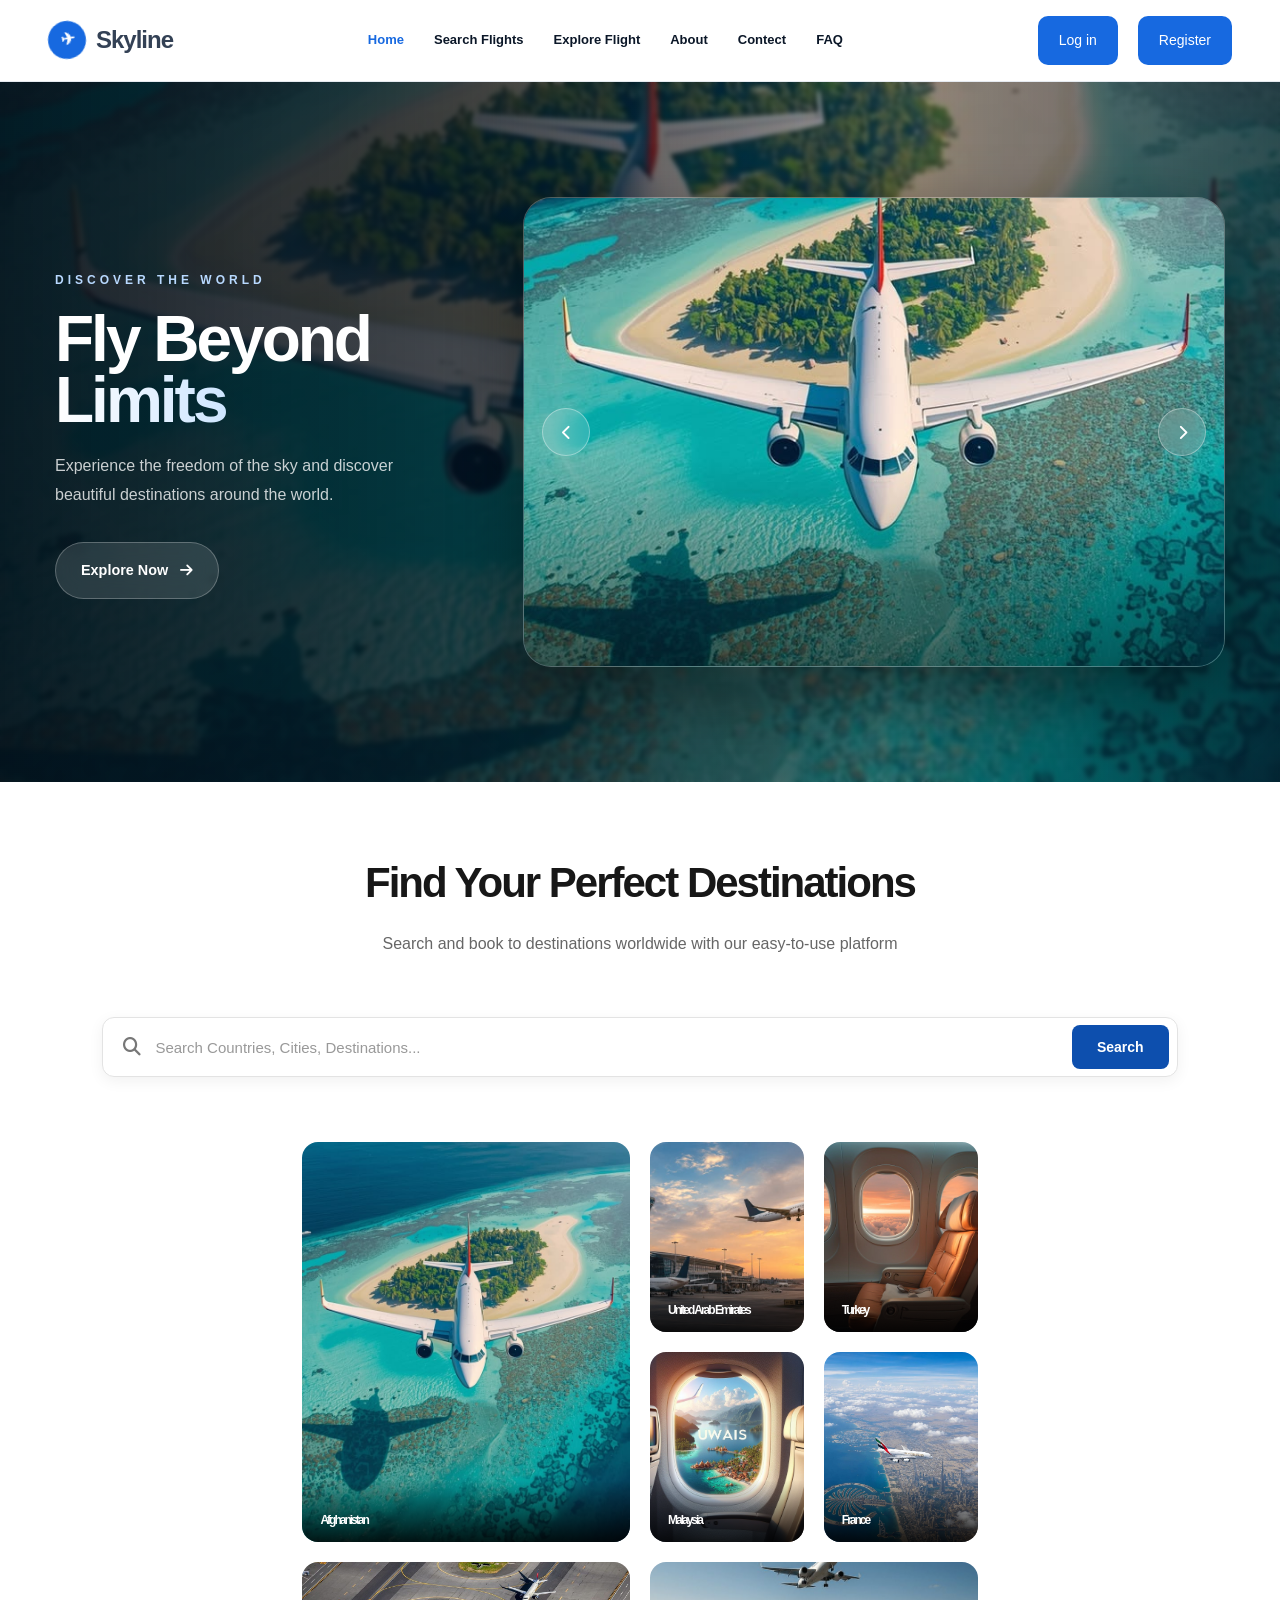
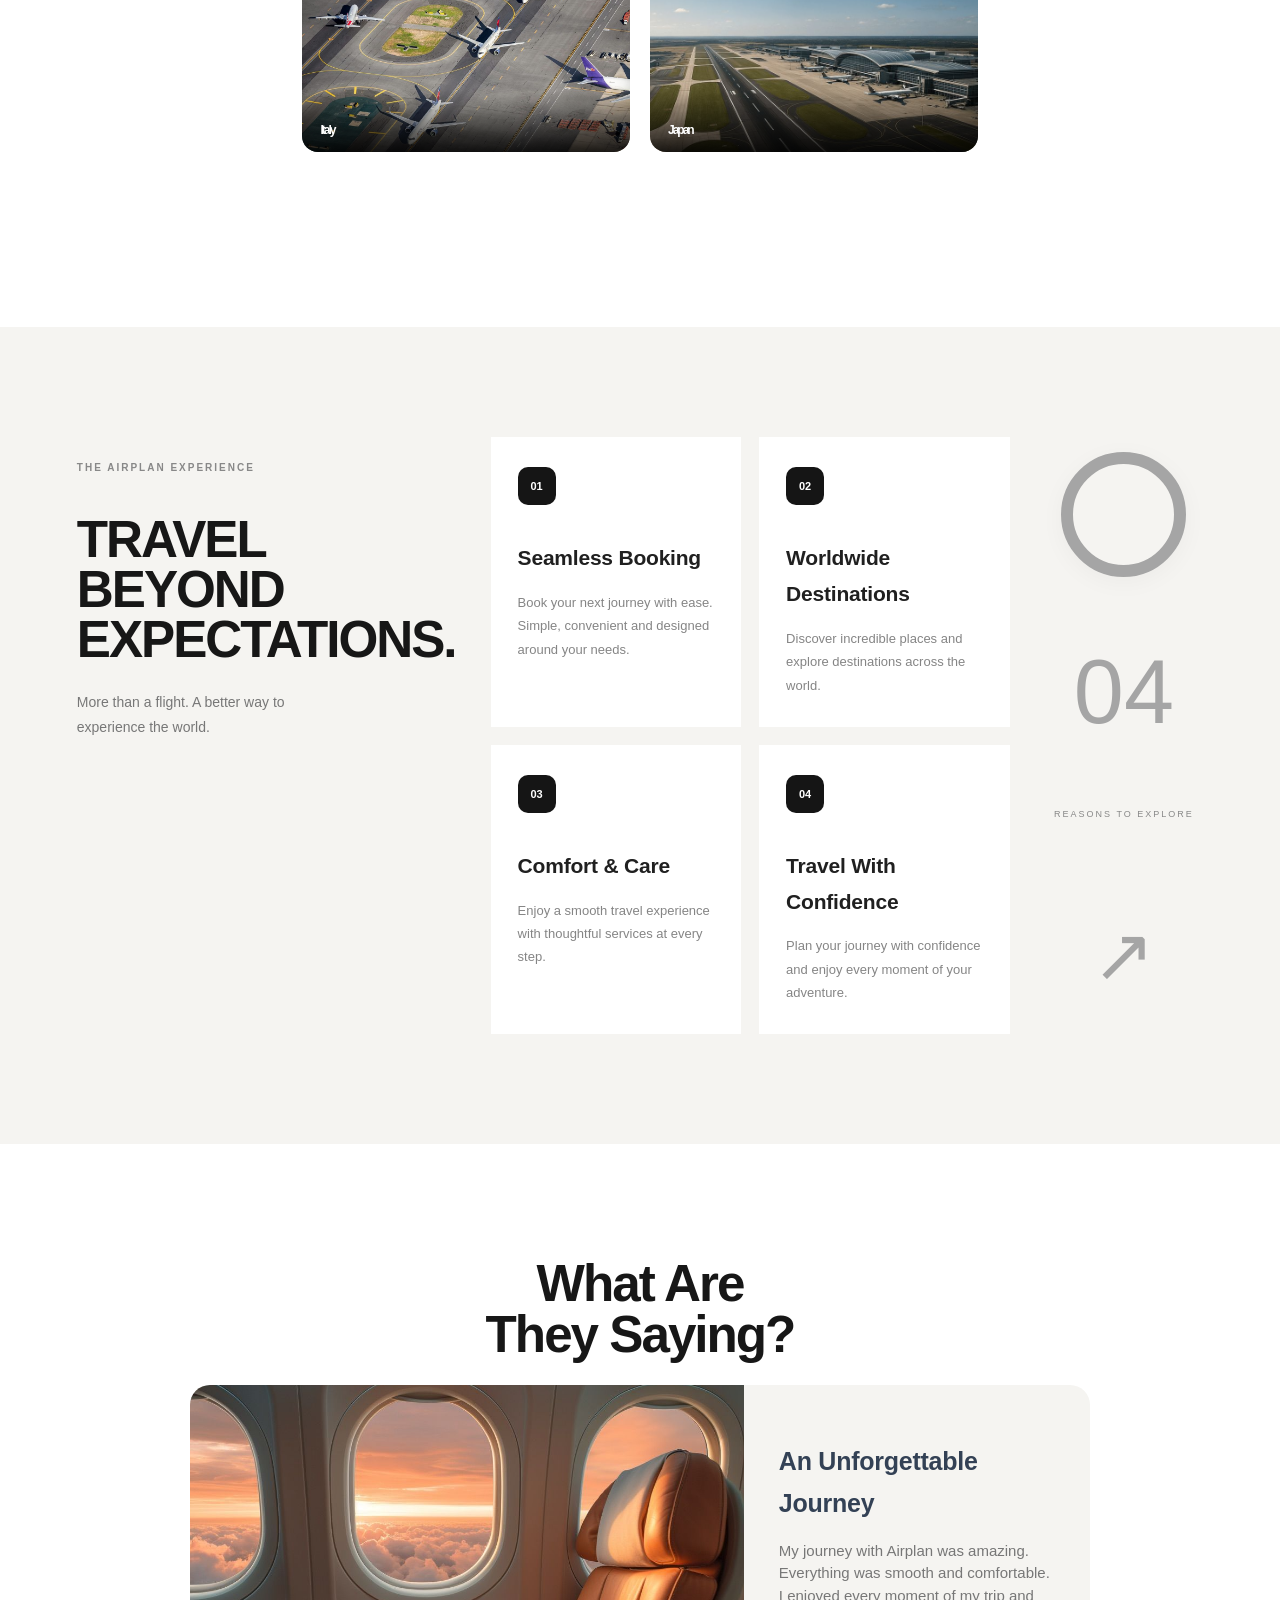
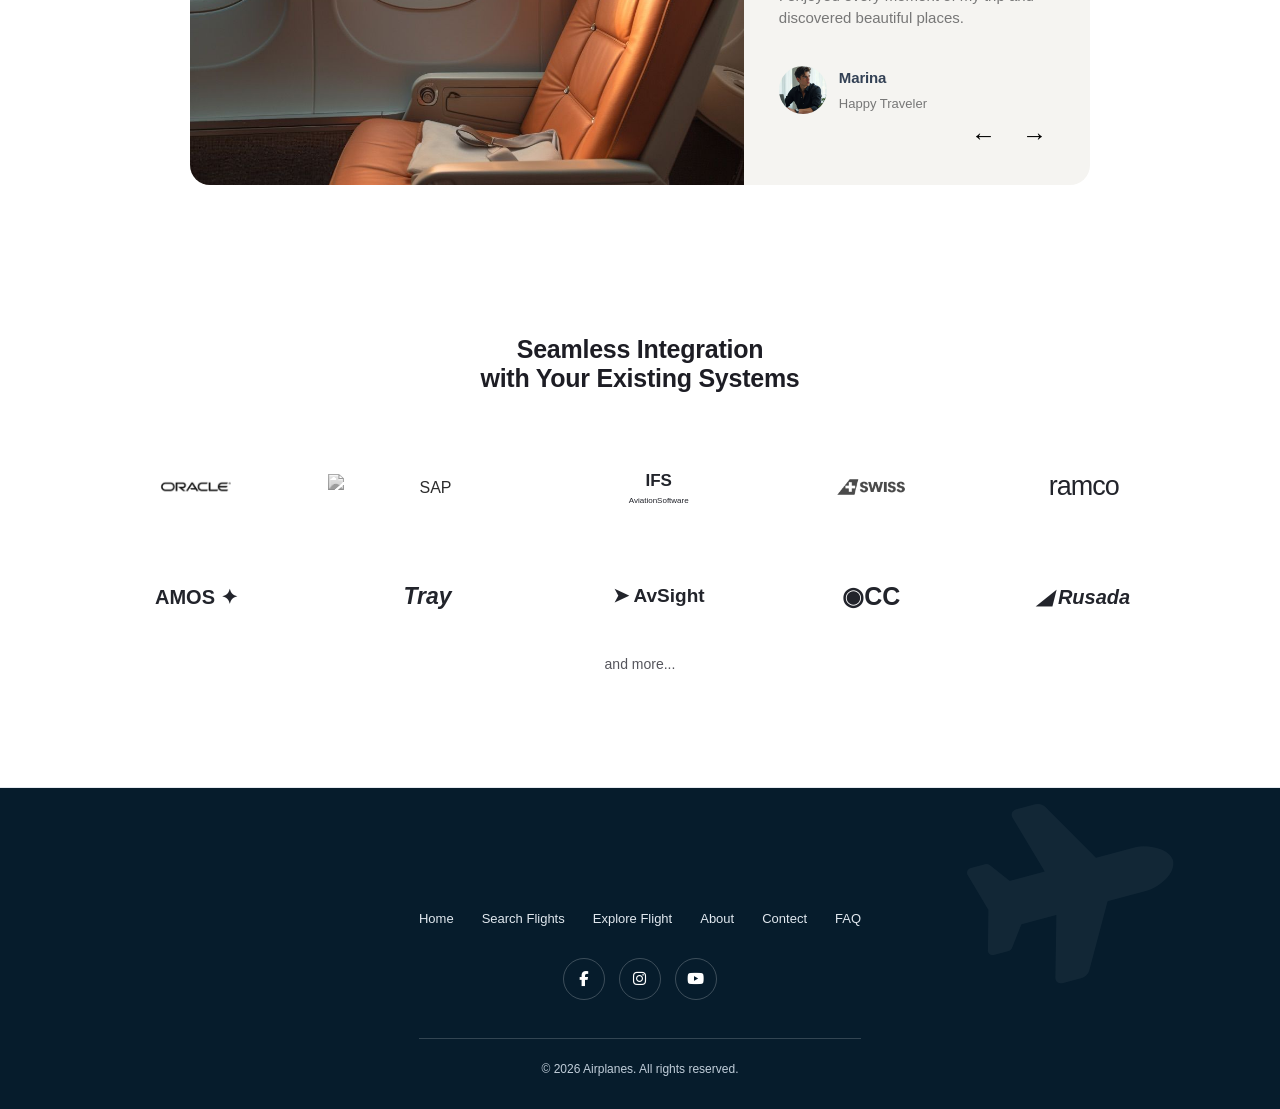
==== commit 57c81488: "remove the some part" ====
--- a/index.html
+++ b/index.html
@@ -27,6 +27,7 @@
 
     <!-- css ------------------------------------------------------>
     <link rel="stylesheet" href="css/style.css">
+    <link rel="stylesheet" href="css/about.css">
 
 
 
@@ -79,9 +80,9 @@
                 <a href="index.html" class="active">Home</a>
                 <a href="searchFlight.html">Search Flights</a>
                 <a href="explore.html">Explore Flight</a>
-                <a href="#">About</a>
+                <a href="about.html">About</a>
                 <a href="contect.html">Contect</a>
-                <a href="#">FAQ</a>
+                <a href="faq.html">FAQ</a>
 
             </div>
             <!-- Simple mobile nav panel -->
@@ -93,12 +94,12 @@
                     <li><a href="searchFlight.html" style="display:block;padding:10px 8px;font-weight:600;">Search
                             Flights</a>
                     </li>
-                    <li><a href="#hotels" style="display:block;padding:10px 8px;font-weight:600;">Track Flight</a>
+                    <li><a href="explore.html" style="display:block;padding:10px 8px;font-weight:600;">Explore Flight</a>
                     <li><a href="contect.html" style="display:block;padding:10px 8px;font-weight:600;">contect</a>
                     </li>
-                    <li><a href="restaurants.html" style="display:block;padding:10px 8px;font-weight:600;">About</a>
+                    <li><a href="about.html" style="display:block;padding:10px 8px;font-weight:600;">About</a>
                     </li>
-                    <li><a href="parks.html" style="display:block;padding:10px 8px;font-weight:600;">FAQ</a>
+                    <li><a href="faq.html" style="display:block;padding:10px 8px;font-weight:600;">FAQ</a>
                     </li>
                     <li><a href="login.html" style="display:block;padding:10px 8px;font-weight:600;">Log in</a></li>
                     <li><a href="login.html" style="display:block;padding:10px 8px;font-weight:600;">Register</a></li>
@@ -200,10 +201,7 @@
 
         </section>
     </main>
-    <br>
-    <br>
-    <br>
-    <br>
+
     <section id="search--flight" class="search--flight">
 
         <div class="search--content">
@@ -357,11 +355,11 @@
             </div>
 
 
-           
-
-
-
-          
+
+
+
+
+
 
         </div>
 
@@ -991,104 +989,60 @@
 
 
 
-    <!-- footer------------------------------ -->
-
-    <footer class="footer">
-
-        <div class="footer-container">
-
-            <!-- Logo & About -->
-            <div class="footer-box">
-                <h2 class="footer-logo">
-                    <i class="fa-solid fa-plane-departure"></i>
-                    Skyline
-                </h2>
-
-                <p>
-                    Your journey starts with Skyline.
-                    Discover flights, destinations and unforgettable travel experiences.
-                </p>
-
-                <div class="footer-social">
-                    <a href="#"><i class="fa-brands fa-facebook-f"></i></a>
-                    <a href="#"><i class="fa-brands fa-instagram"></i></a>
-                    <a href="#"><i class="fa-brands fa-twitter"></i></a>
-                    <a href="#"><i class="fa-brands fa-github"></i></a>
-                </div>
-            </div>
-
-
-            <!-- Quick Links -->
-            <div class="footer-box">
-                <h3>Quick Links</h3>
-
-                <a href="#home">Home</a>
-                <a href="#flights">Flights</a>
-                <a href="#destinations">Destinations</a>
-                <a href="#hotels">Hotels</a>
-            </div>
-
-
-            <!-- Travel -->
-            <div class="footer-box">
-                <h3>Travel</h3>
-
-                <a href="#">
-                    <i class="fa-solid fa-plane"></i> Book a Flight
-                </a>
-
-                <a href="#">
-                    <i class="fa-solid fa-search"></i>Search Flight
-                </a>
-
-                <a href="#">
-                    <i class="fa-solid fa-location-dot"></i> Destinations
-                </a>
-
-                <a href="#">
-                    <i class="fa-solid fa-suitcase"></i> Travel Guide
-                </a>
-            </div>
-
-
-            <!-- Support -->
-            <div class="footer-box">
-                <h3>Support</h3>
-
-                <a href="#">Help Center</a>
-                <a href="#">Contact Us</a>
-                <a href="#">Privacy Policy</a>
-                <a href="#">Terms of Service</a>
-            </div>
-
-        </div>
-
-
-        <!-- Bottom Footer -->
-        <div class="footer-bottom">
-
-            <p>
-                © 2026 Skyline. All rights reserved.
-            </p>
-
-            <div class="footer-bottom-links">
-                <a href="#">Privacy Policy</a>
-                <a href="#">Terms of Service</a>
-                <a href="#">Contact</a>
-            </div>
-
-        </div>
-
-    </footer>
-
-
+     <!-- FOOTER --------------------------------------->
+
+<footer class="mission-section about-footer" id="our-mission">
+
+    <div class="mission-decoration">
+        <i class="fa-solid fa-plane"></i>
+    </div>
+
+    <div class="mission-content">
+
+        <div class="footer-links">
+
+            <a href="index.html">Home</a>
+            <a href="searchFlight.html">Search Flights</a>
+            <a href="explore.html">Explore Flight</a>
+            <a href="about.html">About</a>
+            <a href="contect.html">Contect</a>
+            <a href="faq.html">FAQ</a>
+
+        </div>
+
+        <div class="footer-social">
+
+            <a href="#" aria-label="Facebook">
+                <i class="fa-brands fa-facebook-f"></i>
+            </a>
+
+            <a href="#" aria-label="Instagram">
+                <i class="fa-brands fa-instagram"></i>
+            </a>
+
+            <a href="#" aria-label="YouTube">
+                <i class="fa-brands fa-youtube"></i>
+            </a>
+
+        </div>
+
+        <div class="footer-divider"></div>
+
+        <p class="footer-copyright">
+            &copy; 2026 Airplanes. All rights reserved.
+        </p>
+
+    </div>
+
+</footer>
 
 </body>
 
-<script src="js/slider.js"></script>
+
 <script src="https://cdn.jsdelivr.net/npm/swiper@11/swiper-bundle.min.js"></script>
 <script src="js/javascript.js"></script>
 <script src="js/search.js"></script>
+<script src="js/slider.js"></script>
 
 
 </html>
--- a/css/style.css
+++ b/css/style.css
@@ -10,7 +10,7 @@
     --hero-gradient: linear-gradient(135deg,
             #061c2c 0%,
             #193347 50%,
-            #6c7f91 100%);
+            #042544 100%);
 
     --white: #FFFFFF;
     --off-white: #F7F9FC;
@@ -1636,14 +1636,12 @@
 
     font-size: 12px;
 
-    
+
 
     text-align: left;
 
-    background: linear-gradient(
-        transparent,
-        rgba(0, 0, 0, 0.85)
-    );
+    background: linear-gradient(transparent,
+            rgba(0, 0, 0, 0.85));
 
     pointer-events: none;
 }
@@ -1729,8 +1727,7 @@
 }
 
 
-.destination-card:hover
-.destination-image img {
+.destination-card:hover .destination-image img {
     transform: scale(1.06);
 }
 
@@ -2009,6 +2006,7 @@
     }
 
 }
+
 /* lightbox-------------------------------- */
 /* .lightbox {
     position: fixed;
@@ -2595,124 +2593,37 @@
 /* footer style---------------------- */
 
 
-.footer {
-    background: #101820;
-    color: #fff;
-    padding: 60px 8% 0;
-}
-
-.footer-container {
-    display: grid;
-    grid-template-columns: 2fr 1fr 1fr 1fr;
-    gap: 50px;
-    padding-bottom: 45px;
-}
-
-.footer-box {
-    display: flex;
-    flex-direction: column;
+/* FOOTER */
+
+.about-footer {
+    padding: 35px 20px;
+    text-align: center;
+    background: #041326;
+    color: #b8c6d8;
 }
 
 .footer-logo {
-    font-size: 28px;
-    margin-bottom: 18px;
+    display: inline-flex;
+    align-items: center;
+    gap: 10px;
+    color: white;
+    font-size: 23px;
+    font-weight: bold;
+    margin-bottom: 10px;
 }
 
 .footer-logo i {
-    margin-right: 8px;
-}
-
-.footer-box p {
-    color: #aeb6bd;
-    line-height: 1.7;
-    max-width: 330px;
+    color: #1769e0;
+}
+
+.about-footer p {
     font-size: 14px;
-}
-
-.footer-box h3 {
-    font-size: 17px;
-    margin-bottom: 20px;
-}
-
-.footer-box>a {
-    color: #aeb6bd;
-    text-decoration: none;
-    font-size: 14px;
-    margin-bottom: 13px;
-    transition: .3s;
-}
-
-.footer-box>a:hover {
-    color: #fff;
-    transform: translateX(4px);
-}
-
-.footer-box>a i {
-    margin-right: 8px;
-}
-
-
-
-
-.footer-social {
-    display: flex;
-    gap: 10px;
-    margin-top: 18px;
-}
-
-.footer-social a {
-    width: 36px;
-    height: 36px;
-    border-radius: 50%;
-    display: flex;
-    align-items: center;
-    justify-content: center;
-
-    color: #fff;
-    background: #1b2732;
-    text-decoration: none;
-
-    transition: .3s;
-}
-
-.footer-social a:hover {
-    background: #fff;
-    color: #101820;
-    transform: translateY(-3px);
-}
-
-
-
-
-.footer-bottom {
-    border-top: 1px solid #26323c;
-    min-height: 65px;
-
-    display: flex;
-    align-items: center;
-    justify-content: space-between;
-
-    gap: 20px;
-}
-
-.footer-bottom p {
-    color: #7f8a93;
+    margin-bottom: 12px;
+}
+
+.about-footer>span {
     font-size: 12px;
-}
-
-.footer-bottom-links {
-    display: flex;
-    gap: 25px;
-}
-
-.footer-bottom-links a {
-    color: #7f8a93;
-    text-decoration: none;
-    font-size: 12px;
-}
-
-.footer-bottom-links a:hover {
-    color: #fff;
+    color: #8294aa;
 }
 
 
@@ -2914,4 +2825,4 @@
 .search-quick button:hover {
     background: #083d89;
     transform: translateY(-1px);
-}
+}
--- a/css/about.css
+++ b/css/about.css
@@ -0,0 +1,1060 @@
+
+
+:root {
+    --navy: #061c2c;
+    --btn-nav: #193347;
+    --btn-section: #193347;
+
+    --hero-gradient: linear-gradient(
+        135deg,
+        #061c2c 0%,
+        #193347 50%,
+        #6c7f91 100%
+    );
+
+    --white: #ffffff;
+    --off-white: #f7f9fc;
+
+    --text-dark: #0b1728;
+    --text: #334155;
+    --text-muted: #718096;
+    --text-white: #ffffff;
+
+    --border: #e5eaf0;
+    --success: #91a1b2;
+    --warning: #4f6478;
+    --shadow: 0 12px 35px rgba(6, 26, 53, 0.12);
+
+    --blue: #1769e0;
+    --blue-dark: #0d4fae;
+    --blue-light: #eef6ff;
+
+    --radius-lg: 20px;
+    --radius-md: 14px;
+    --radius-sm: 10px;
+}
+
+
+/* RESET */
+
+* {
+    margin: 0;
+    padding: 0;
+    box-sizing: border-box;
+}
+
+html {
+    scroll-behavior: smooth;
+    scroll-padding-top: 30px;
+}
+
+body {
+    font-family: Arial, Helvetica, sans-serif;
+    color: var(--text-dark);
+    background: var(--white);
+    line-height: 1.7;
+    overflow-x: hidden;
+}
+
+img {
+    display: block;
+    width: 100%;
+    object-fit: cover;
+}
+
+a {
+    text-decoration: none;
+    color: inherit;
+}
+
+button,
+a {
+    -webkit-tap-highlight-color: transparent;
+}
+
+
+
+
+.about-hero {
+    position: relative;
+    min-height: 680px;
+    display: flex;
+    flex-direction: column;
+    justify-content: center;
+    padding: 85px 8% 100px;
+    background: var(--navy);
+    color: var(--white);
+    isolation: isolate;
+}
+
+.hero-background {
+    position: absolute;
+    inset: 0;
+    z-index: -1;
+
+    background: #f5f4f1;
+}
+
+.hero-container {
+    width: 100%;
+    max-width: 1450px;
+    margin: auto;
+    display: grid;
+    grid-template-columns: 1fr 0.95fr;
+    align-items: center;
+    gap: 65px;
+}
+
+.hero-content {
+    max-width: 650px;
+}
+
+.hero-label {
+    display: flex;
+    align-items: center;
+    gap: 12px;
+    color: #8b9dae;
+    font-size: 11px;
+    font-weight: 700;
+    letter-spacing: 3px;
+    margin-bottom: 25px;
+}
+
+
+
+.hero-content h1 {
+    font-size: clamp(42px, 5.2vw, 72px);
+    font-weight: 750;
+    letter-spacing: -2.5px;
+    line-height: 1.12;
+    margin-bottom: 25px;
+    color: black;
+}
+
+.hero-content h1 span {
+    display: block;
+    color: #1767e0ce;
+}
+
+.hero-content > p {
+    max-width: 510px;
+    color: #8c8c8c;
+    font-size: 15px;
+    line-height: 1.9;
+    margin-bottom: 32px;
+}
+
+.hero-buttons {
+    display: flex;
+    align-items: center;
+    flex-wrap: wrap;
+    gap: 22px;
+}
+
+.primary-btn {
+    display: inline-flex;
+    align-items: center;
+    gap: 15px;
+    padding: 15px 22px;
+    border-radius: 7px;
+    background: var(--blue);
+    color: white;
+    font-size: 13px;
+    font-weight: 700;
+    transition: 0.3s;
+}
+
+.primary-btn:hover {
+    background: var(--blue-dark);
+    transform: translateY(-3px);
+}
+
+
+
+
+/* HERO IMAGE */
+
+.hero-visual {
+    position: relative;
+    min-width: 0;
+    padding: 10px 0 25px 10px;
+}
+
+.hero-image-wrap {
+    position: relative;
+    height: 425px;
+    overflow: hidden;
+    border-radius:  18px;
+    border: 1px solid rgba(255, 255, 255, 0.15);
+}
+
+.hero-image-wrap::after {
+    content: "";
+    position: absolute;
+    inset: 0;
+    background: linear-gradient(
+        0deg,
+        rgba(6, 28, 44, 0.25),
+        transparent 55%
+    );
+    pointer-events: none;
+}
+
+.hero-image-wrap img {
+    height: 100%;
+    transition: transform 0.7s;
+}
+
+.hero-image-wrap:hover img {
+    transform: scale(1.04);
+}
+
+.image-number {
+    display: flex;
+    align-items: center;
+    gap: 12px;
+    color: #b6c7d7;
+    font-size: 10px;
+    letter-spacing: 2px;
+    margin-top: 18px;
+}
+
+.image-number > span:first-child {
+    font-size: 16px;
+    font-weight: 700;
+    color: white;
+}
+
+.number-line {
+    width: 40px;
+    height: 1px;
+    background: #71879b;
+}
+
+.floating-card {
+    position: absolute;
+    left: -28px;
+    bottom: 80px;
+    display: flex;
+    align-items: center;
+    gap: 13px;
+    padding: 17px 20px;
+    background: #ffffff;
+    color: var(--text-dark);
+    border-radius: 10px;
+    box-shadow: 0 15px 45px rgba(0, 0, 0, 0.18);
+}
+
+.floating-icon {
+    width: 43px;
+    height: 43px;
+    display: grid;
+    place-items: center;
+    background: var(--blue-light);
+    color: var(--blue);
+    border-radius: 8px;
+    font-size: 20px;
+}
+
+.floating-card span {
+    color: var(--text-muted);
+    font-size: 9px;
+    letter-spacing: 1.5px;
+    font-weight: 700;
+}
+
+.floating-card h3 {
+    font-size: 14px;
+    margin-top: 2px;
+}
+
+.flight-route {
+    position: absolute;
+    right: 20px;
+    bottom: 75px;
+    display: flex;
+    align-items: center;
+    gap: 8px;
+    padding: 12px 14px;
+    border: 1px solid rgba(255, 255, 255, 0.4);
+    border-radius: 30px;
+    color: white;
+    background: rgba(6, 28, 44, 0.65);
+    backdrop-filter: blur(8px);
+}
+
+.route-point {
+    width: 7px;
+    height: 7px;
+    border: 2px solid #dce8f2;
+    border-radius: 50%;
+}
+
+.route-dash {
+    width: 15px;
+    border-top: 1px dashed #dce8f2;
+}
+
+.route-plane {
+    font-size: 13px;
+    transform: rotate(-10deg);
+}
+
+
+
+
+
+.intro-section {
+    padding: 115px 8%;
+    background: #fff;
+}
+
+.intro-grid {
+    max-width: 1300px;
+    margin: auto;
+    display: grid;
+    grid-template-columns: 0.9fr 1fr;
+    align-items: center;
+    gap: 90px;
+}
+
+.intro-visual {
+    position: relative;
+    height: 470px;
+}
+
+.intro-visual > img {
+    height: 100%;
+    border-radius: var(--radius-lg);
+    box-shadow: var(--shadow);
+}
+
+.intro-image-overlay {
+    position: absolute;
+    inset: 0;
+    border-radius: var(--radius-lg);
+    background: linear-gradient(
+        0deg,
+        rgba(13, 61, 95, 0.88),
+        transparent 65%
+    );
+}
+
+.intro-image-text {
+    position: absolute;
+    bottom: 35px;
+    left: 30px;
+    right: 30px;
+    color: white;
+}
+
+.intro-image-text span {
+    color: #fff;
+    font-size: 10px;
+    font-weight: 700;
+    letter-spacing: 2px;
+}
+
+.intro-image-text h3 {
+    max-width: 300px;
+    font-size: 27px;
+    line-height: 1.35;
+    margin-top: 8px;
+}
+
+.intro-corner {
+    position: absolute;
+    top: -18px;
+    right: -18px;
+    width: 65px;
+    height: 65px;
+    display: grid;
+    place-items: center;
+    border-radius: 14px;
+    background:#1769e0;
+    color: white;
+    font-size: 25px;
+    box-shadow: var(--shadow);
+}
+
+.intro-content h2 {
+    font-size: clamp(32px, 3.6vw, 48px);
+    line-height: 1.23;
+    letter-spacing: -1.3px;
+    margin-bottom: 25px;
+    color: black;
+}
+.section-kicker{
+    color: #1769e0;
+}
+
+.intro-content h2 span {
+    color: var(--blue);
+}
+
+.intro-content > p {
+    font-size: 14px;
+    line-height: 2;
+    color: black;
+    margin-bottom: 16px;
+}
+
+.intro-divider {
+    height: 1px;
+    background: var(--border);
+    margin: 28px 0;
+}
+
+.intro-highlight {
+    display: flex;
+    align-items: flex-start;
+    gap: 16px;
+}
+
+.highlight-icon {
+    flex-shrink: 0;
+    width: 48px;
+    height: 48px;
+    display: grid;
+    place-items: center;
+    border-radius: 12px;
+    background: #e3efff;
+    color: var(--blue);
+    font-size: 21px;
+}
+
+.intro-highlight h3 {
+    font-size: 15px;
+    margin-bottom: 5px;
+}
+
+.intro-highlight p {
+    color: var(--text-muted);
+    font-size: 12px;
+    line-height: 1.8;
+}
+
+
+
+
+.services-section {
+    padding: 110px 8%;
+    background: white;
+}
+
+.services-header {
+    max-width: 1300px;
+    margin: 0 auto 45px;
+    display: flex;
+    justify-content: space-between;
+    align-items: flex-end;
+    gap: 40px;
+}
+
+.services-header h2 {
+    font-size: clamp(32px, 4vw, 48px);
+    line-height: 1.2;
+    letter-spacing: -1.5px;
+}
+
+.services-header h2 span {
+    color: var(--blue);
+}
+
+.services-header > p {
+    max-width: 390px;
+    color: var(--text-muted);
+    font-size: 13px;
+    line-height: 1.9;
+    padding-bottom: 5px;
+}
+
+.services-grid {
+    max-width: 1300px;
+    margin: auto;
+    display: grid;
+    grid-template-columns: repeat(4, minmax(0, 1fr));
+    gap: 18px;
+}
+
+.service-card {
+    min-width: 0;
+    display: flex;
+    flex-direction: column;
+    padding: 25px 22px 22px;
+    background: white;
+    border: 1px solid var(--border);
+    border-radius: var(--radius-md);
+    transition: transform 0.3s, box-shadow 0.3s, border-color 0.3s;
+}
+
+.service-card:hover {
+    transform: translateY(-7px);
+    border-color: #b7d2f4;
+    box-shadow: 0 18px 40px rgba(6, 28, 44, 0.09);
+}
+
+.service-top {
+    display: flex;
+    justify-content: space-between;
+    align-items: center;
+    margin-bottom: 27px;
+}
+
+.service-icon {
+    width: 51px;
+    height: 51px;
+    display: grid;
+    place-items: center;
+    background: var(--blue-light);
+    color: var(--blue);
+    border-radius: 12px;
+    font-size: 21px;
+    transition: 0.3s;
+}
+
+.service-card:hover .service-icon {
+    background: var(--blue);
+    color: white;
+}
+
+.service-number {
+    color: #9aa9b8;
+    font-size: 12px;
+    font-weight: 700;
+}
+
+.service-card h3 {
+    font-size: 17px;
+    line-height: 1.5;
+    margin-bottom: 12px;
+}
+
+.service-card > p {
+    min-height: 90px;
+    color: var(--text-muted);
+    font-size: 12px;
+    line-height: 1.9;
+}
+
+.service-bottom {
+    display: flex;
+    align-items: center;
+    justify-content: space-between;
+    gap: 8px;
+    border-top: 1px solid var(--border);
+    padding-top: 17px;
+    margin-top: 20px;
+    color: var(--blue);
+    font-size: 9px;
+    font-weight: 800;
+    letter-spacing: 0.7px;
+}
+
+.service-bottom i {
+    font-size: 12px;
+}
+
+
+
+
+.featured-card {
+    color: white;
+    background: var(--hero-gradient);
+    border-color: transparent;
+}
+
+.featured-card .service-icon {
+    background: rgba(255, 255, 255, 0.13);
+    color: white;
+}
+
+.featured-card .service-number {
+    color: #d2dfeb;
+}
+
+.featured-card > p {
+    color: #d1dce6;
+}
+
+.featured-card .service-bottom {
+    border-color: rgba(255, 255, 255, 0.18);
+    color: white;
+}
+
+.featured-card:hover {
+    border-color: transparent;
+    box-shadow: 0 18px 40px rgba(6, 28, 44, 0.2);
+}
+
+
+
+
+.about-footer {
+    position: relative;
+    overflow: hidden;
+    padding: 85px 8% 30px;
+    background:#061c2c;
+    color: var(--white);
+    isolation: isolate;
+}
+
+.about-footer .mission-content {
+    max-width: 850px;
+    margin: 0 auto;
+    text-align: center;
+}
+
+.about-footer .mission-content h2 {
+    font-size: clamp(34px, 4vw, 52px);
+    line-height: 1.3;
+    margin-bottom: 20px;
+}
+
+.about-footer .mission-content h2 span {
+    display: block;
+    color: #91a1b2;
+}
+
+.about-footer .mission-content > p:not(.footer-copyright) {
+    max-width: 650px;
+    margin: 0 auto;
+    color: #d5dfe8;
+    font-size: 14px;
+    line-height: 1.9;
+}
+
+.about-footer .mission-decoration {
+    position: absolute;
+    right: 8%;
+    bottom: 20%;
+    z-index: -1;
+    color: rgba(255, 255, 255, 0.05);
+    font-size: 180px;
+    transform: rotate(-15deg);
+    pointer-events: none;
+}
+
+/* FOOTER LINKS */
+
+.footer-links {
+    display: flex;
+    justify-content: center;
+    align-items: center;
+    flex-wrap: wrap;
+    gap: 28px;
+    margin-top: 35px;
+}
+
+.footer-links a {
+    color: #e1e8ef;
+    font-size: 13px;
+    transition: color 0.3s;
+}
+
+.footer-links a:hover {
+    color: #ffffff;
+}
+
+/* SOCIAL ICONS */
+
+.footer-social {
+    display: flex;
+    justify-content: center;
+    gap: 14px;
+    margin-top: 28px;
+}
+
+.footer-social a {
+    width: 42px;
+    height: 42px;
+    display: flex;
+    justify-content: center;
+    align-items: center;
+    border: 1px solid rgba(255, 255, 255, 0.22);
+    border-radius: 50%;
+    color: #ffffff;
+    font-size: 15px;
+    transition: 0.3s;
+}
+
+.footer-social a:hover {
+    background: var(--blue);
+    border-color: var(--blue);
+    transform: translateY(-4px);
+}
+
+/* DIVIDER */
+
+.footer-divider {
+    width: 100%;
+    max-width: 1100px;
+    height: 1px;
+    margin: 38px auto 20px;
+    background: rgba(255, 255, 255, 0.18);
+}
+
+/* COPYRIGHT */
+
+.about-footer .mission-content .footer-copyright {
+    margin: 0;
+    color: #c1ceda;
+    font-size: 12px;
+}
+
+/* RESPONSIVE */
+
+@media (max-width: 600px) {
+
+    .about-footer {
+        padding: 65px 6% 25px;
+    }
+
+    .about-footer .mission-content h2 {
+        font-size: 34px;
+    }
+
+    .about-footer .mission-content > p:not(.footer-copyright) {
+        font-size: 13px;
+    }
+
+    .footer-links {
+        gap: 16px 22px;
+        margin-top: 28px;
+    }
+
+    .footer-links a {
+        font-size: 12px;
+    }
+
+    .footer-social {
+        margin-top: 25px;
+    }
+
+    .about-footer .mission-decoration {
+        right: -5%;
+        bottom: 12%;
+        font-size: 120px;
+    }
+
+}
+@media (max-width: 1050px) {
+
+    .about-hero {
+        padding-left: 6%;
+        padding-right: 6%;
+    }
+
+    .hero-container {
+        gap: 35px;
+    }
+
+    .hero-image-wrap {
+        height: 360px;
+    }
+
+    .hero-content h1 {
+        font-size: clamp(38px, 5vw, 55px);
+    }
+
+    .intro-grid {
+        gap: 45px;
+    }
+
+    .services-grid {
+        grid-template-columns: repeat(2, minmax(0, 1fr));
+    }
+
+    .service-card > p {
+        min-height: auto;
+    }
+
+    .services-header {
+        align-items: flex-start;
+    }
+
+    .contact-inner {
+        grid-template-columns: 60px 1fr;
+    }
+
+    .contact-btn {
+        grid-column: 2;
+        justify-self: start;
+    }
+
+}
+
+
+/* =========================================
+   MOBILE RESPONSIVE
+========================================= */
+
+@media (max-width: 700px) {
+
+    .about-hero {
+        min-height: auto;
+        padding: 65px 6% 75px;
+    }
+
+    .hero-container {
+        grid-template-columns: 1fr;
+        gap: 40px;
+    }
+
+    .hero-label {
+        font-size: 9px;
+        letter-spacing: 2px;
+    }
+
+    .hero-content h1 {
+        font-size: clamp(40px, 11vw, 57px);
+        letter-spacing: -1.5px;
+    }
+
+    .hero-content > p {
+        font-size: 13px;
+    }
+
+    .hero-buttons {
+        gap: 18px;
+    }
+
+    .primary-btn {
+        padding: 13px 16px;
+        font-size: 12px;
+    }
+
+    .hero-features {
+        gap: 18px;
+        margin-top: 30px;
+    }
+
+    .hero-feature {
+        font-size: 10px;
+    }
+
+    .hero-visual {
+        padding: 0 0 15px;
+        margin-top: 5px;
+    }
+
+    .hero-image-wrap {
+        height: 310px;
+        border-radius: 100px 14px 14px 14px;
+    }
+
+    .floating-card {
+        left: -5px;
+        bottom: 65px;
+        padding: 12px;
+    }
+
+    .floating-icon {
+        width: 36px;
+        height: 36px;
+        font-size: 17px;
+    }
+
+    .floating-card h3 {
+        font-size: 12px;
+    }
+
+    .floating-card span {
+        font-size: 8px;
+    }
+
+    .flight-route {
+        right: 8px;
+        bottom: 60px;
+        gap: 5px;
+        padding: 9px;
+    }
+
+    .route-dash {
+        width: 9px;
+    }
+
+    .hero-bottom {
+        display: none;
+    }
+
+
+    /* INTRO */
+
+    .intro-section {
+        padding: 75px 6%;
+    }
+
+    .intro-grid {
+        grid-template-columns: 1fr;
+        gap: 45px;
+    }
+
+    .intro-visual {
+        height: 340px;
+        margin-right: 10px;
+    }
+
+    .intro-corner {
+        right: -10px;
+        width: 52px;
+        height: 52px;
+        font-size: 21px;
+    }
+
+    .intro-image-text {
+        left: 22px;
+        bottom: 25px;
+    }
+
+    .intro-image-text h3 {
+        font-size: 24px;
+    }
+
+    .intro-content h2 {
+        font-size: 35px;
+    }
+
+
+    /* SERVICES */
+
+    .services-section {
+        padding: 75px 6%;
+    }
+
+    .services-header {
+        flex-direction: column;
+        gap: 15px;
+        margin-bottom: 30px;
+    }
+
+    .services-header h2 {
+        font-size: 35px;
+    }
+
+    .services-grid {
+        grid-template-columns: 1fr;
+        gap: 15px;
+    }
+
+    .service-card {
+        padding: 24px;
+    }
+
+    .service-top {
+        margin-bottom: 20px;
+    }
+
+    .service-card h3 {
+        font-size: 18px;
+    }
+
+
+    /* MISSION */
+
+    .mission-section {
+        padding: 75px 6%;
+    }
+
+    .mission-content h2 {
+        font-size: 36px;
+    }
+
+    .mission-content > p {
+        font-size: 13px;
+    }
+
+    .mission-symbol {
+        margin-top: 45px;
+        font-size: 8px;
+        letter-spacing: 1px;
+    }
+
+    .mission-decoration {
+        font-size: 100px;
+        right: 5%;
+    }
+
+
+    /* VISION */
+
+    .vision-section {
+        grid-template-columns: 1fr;
+        gap: 22px;
+        padding: 75px 6%;
+    }
+
+    .vision-icon {
+        width: 60px;
+        height: 60px;
+        font-size: 23px;
+    }
+
+    .vision-content h2 {
+        font-size: 33px;
+    }
+
+
+    /* CONTACT */
+
+    .contact-section {
+        padding: 0 6% 70px;
+    }
+
+    .contact-inner {
+        grid-template-columns: 1fr;
+        gap: 20px;
+        padding: 28px 22px;
+    }
+
+    .contact-text h2 {
+        font-size: 24px;
+    }
+
+    .contact-btn {
+        grid-column: 1;
+        justify-self: start;
+    }
+
+
+    /* FOOTER */
+
+    .about-footer {
+        padding: 35px 6% 22px;
+    }
+
+}
+
+
+/* SMALL PHONES */
+
+@media (max-width: 380px) {
+
+    .hero-content h1 {
+        font-size: 37px;
+    }
+
+    .hero-buttons {
+        align-items: flex-start;
+        flex-direction: column;
+    }
+
+    .hero-image-wrap {
+        height: 260px;
+    }
+
+    .floating-card {
+        left: -3px;
+    }
+
+    .flight-route {
+        right: 3px;
+    }
+
+    .intro-content h2,
+    .services-header h2,
+    .vision-content h2 {
+        font-size: 29px;
+    }
+
+}
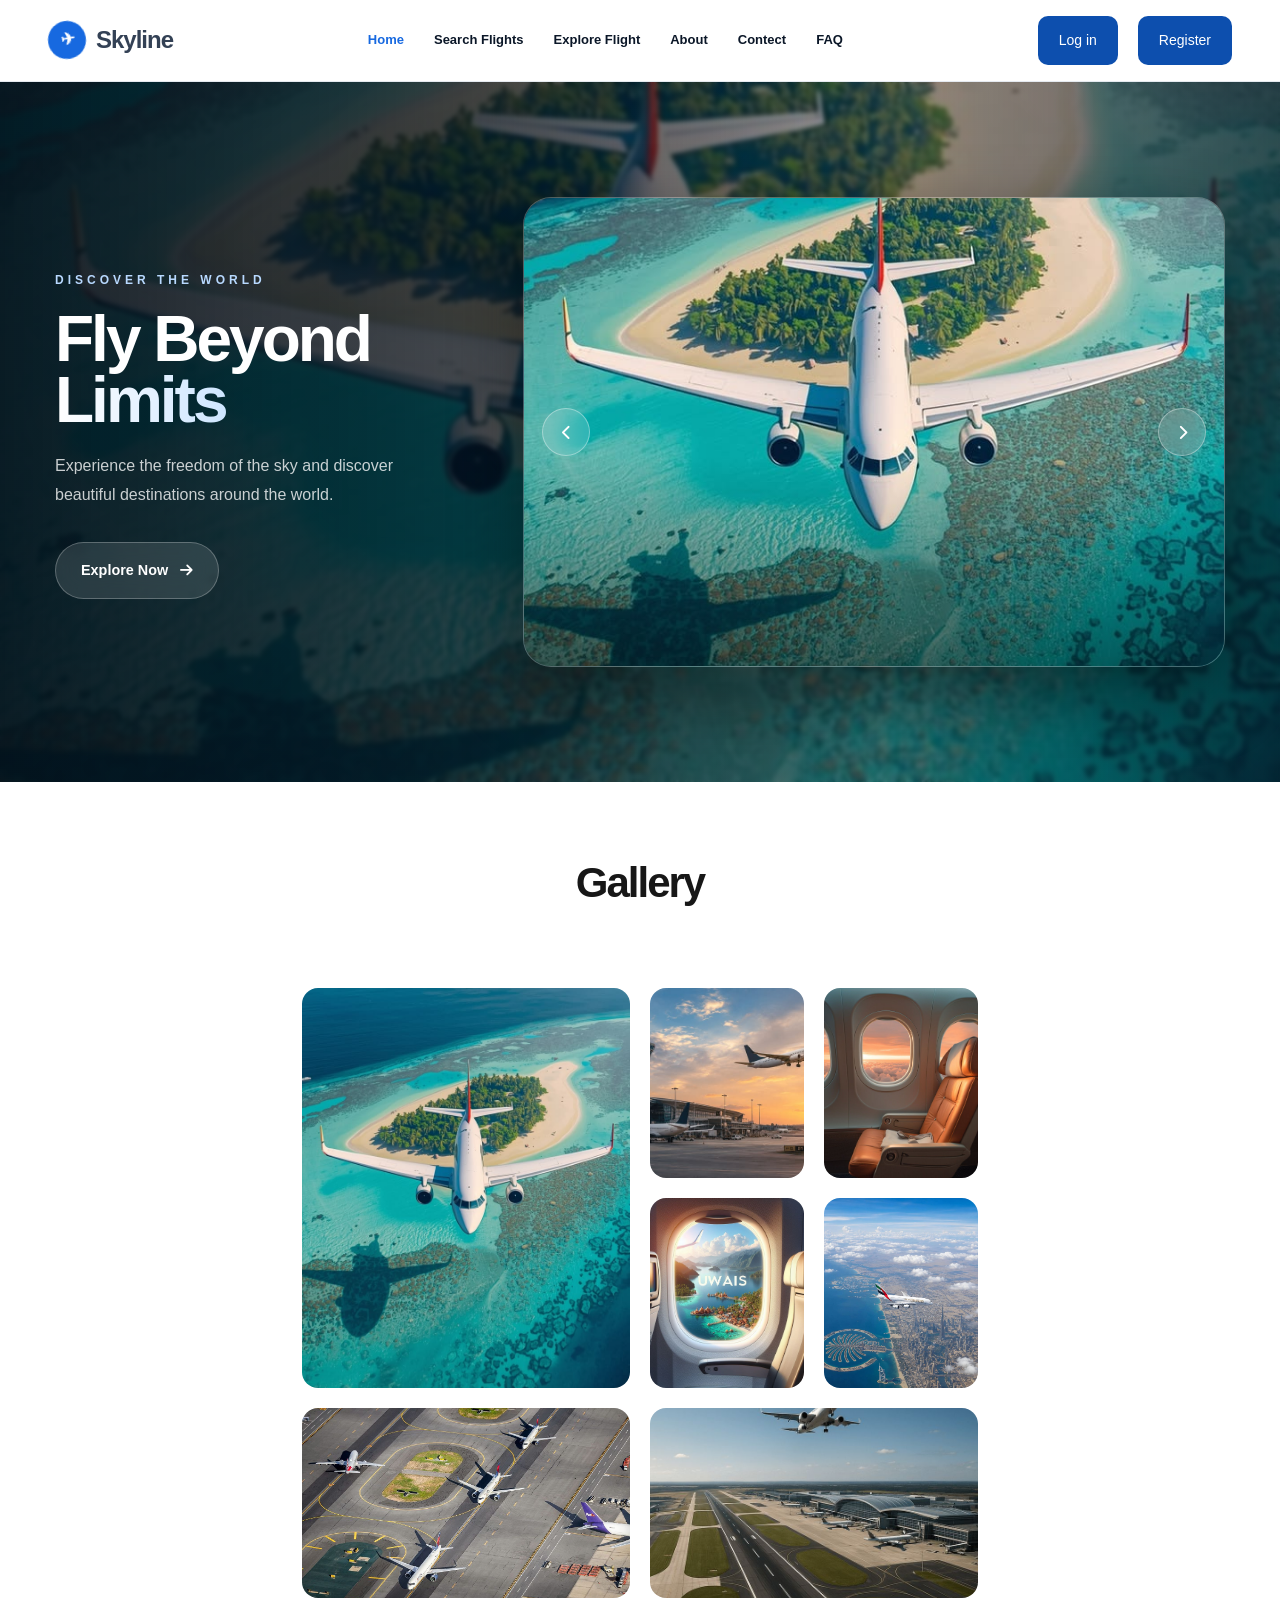
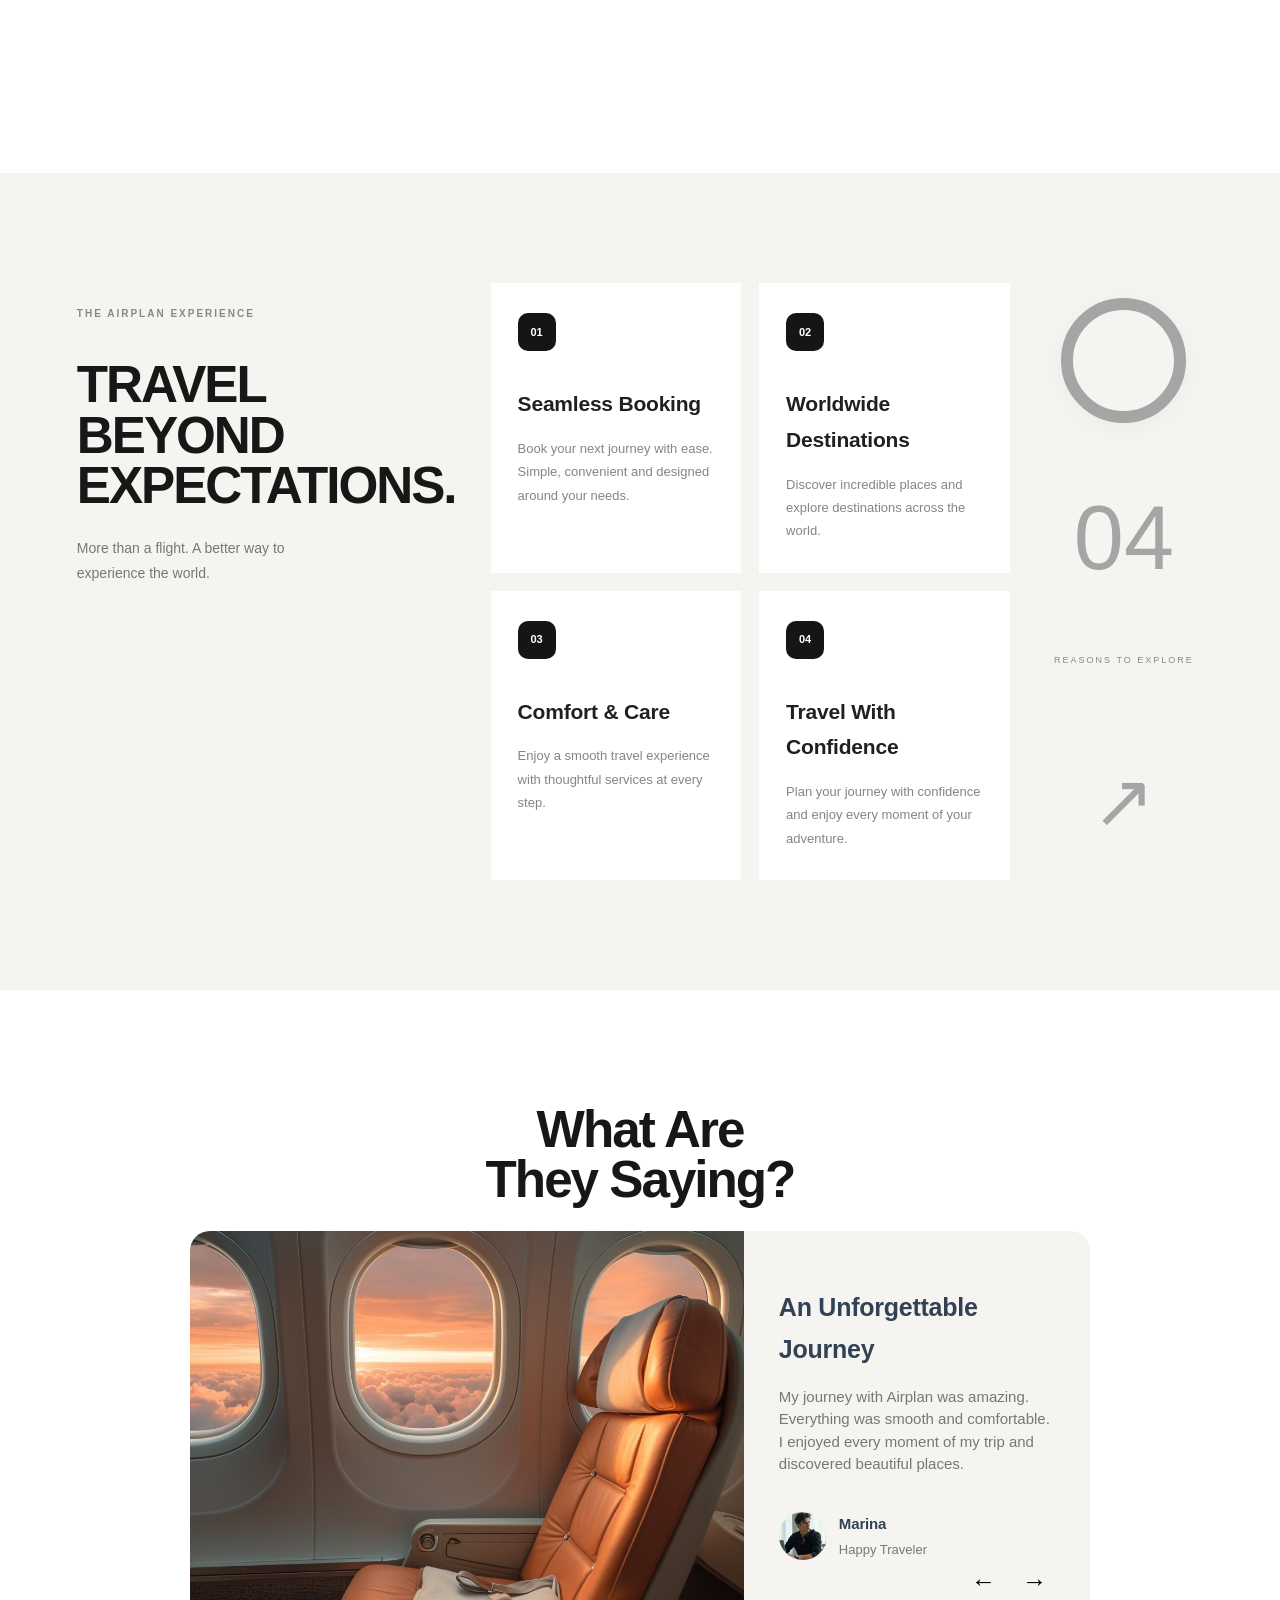
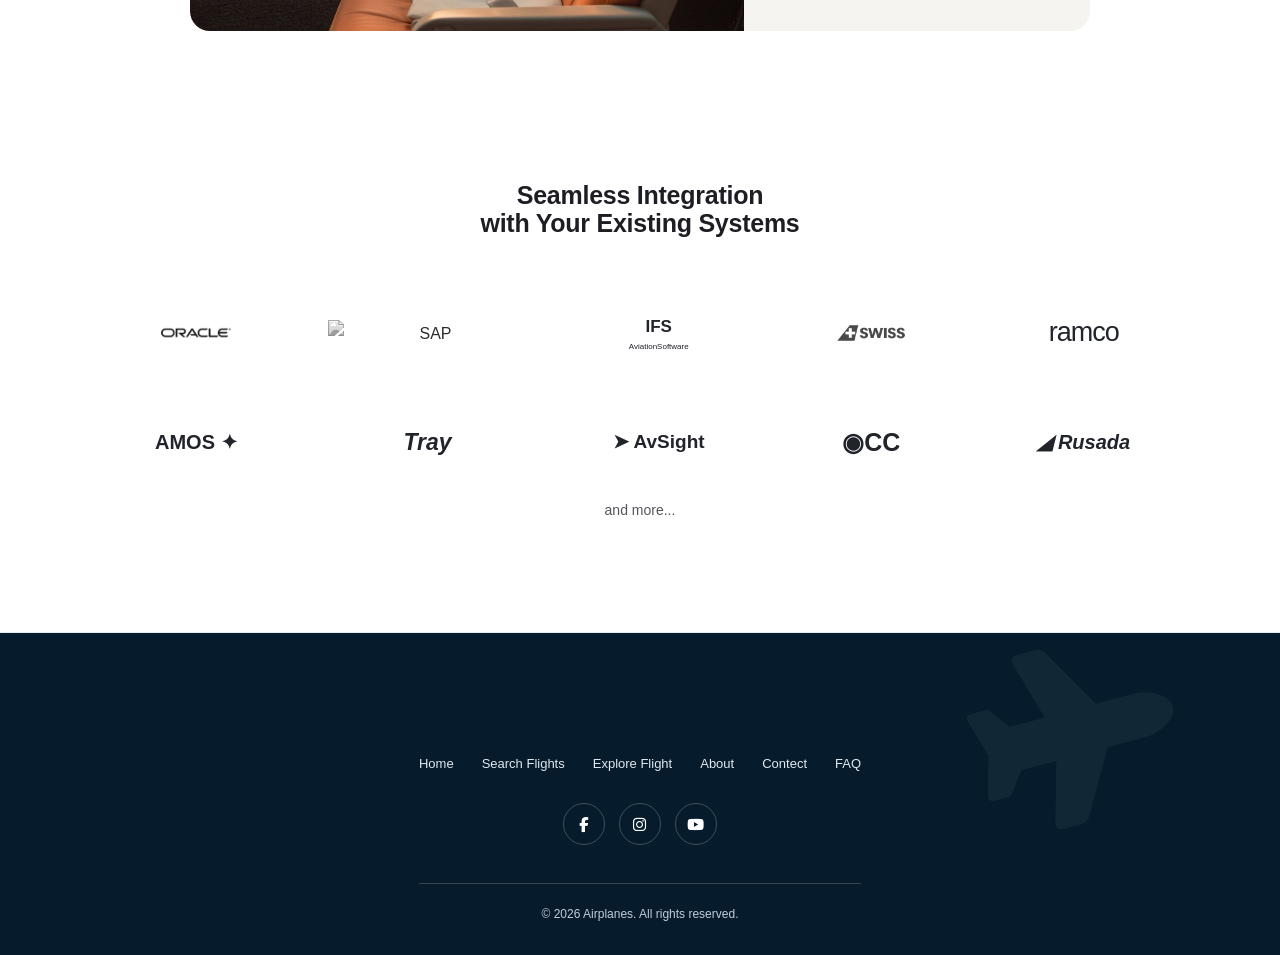
==== commit 540f3b48: "remove the search box" ====
--- a/index.html
+++ b/index.html
@@ -205,16 +205,14 @@
     <section id="search--flight" class="search--flight">
 
         <div class="search--content">
-            <h1>Find Your Perfect Destinations</h1>
-
-            <p>
-                Search and book to destinations worldwide with our easy-to-use platform
-            </p>
+            <h1 class="section--title">Gallery</h1>
+
+          
         </div>
 
 
         <!-- Quick Search -->
-        <div class="search-quick">
+        <!-- <div class="search-quick">
 
             <i class="fa-solid fa-magnifying-glass"></i>
 
@@ -224,7 +222,7 @@
                 Search
             </button>
 
-        </div>
+        </div> -->
 
 
         <!-- GALLERY -->
@@ -240,9 +238,7 @@
 
                     <img src="image/e348e29320fe406a75d105a5073d3cd1.jpg" alt="Afghanistan">
 
-                    <div class="country-name">
-                        Afghanistan
-                    </div>
+                   
 
                     <a href="#lb-1" class="gallery_zoom" aria-label="Open image">
                         <i class="fa-solid fa-magnifying-glass"></i>
@@ -257,9 +253,7 @@
 
                     <img src="image/ab0bc7120f51d78b8d050cf33059e6ac.jpg" alt="United Arab Emirates">
 
-                    <div class="country-name">
-                        United Arab Emirates
-                    </div>
+                  
 
                     <a href="#lb-2" class="gallery_zoom" aria-label="Open image">
                         <i class="fa-solid fa-magnifying-glass"></i>
@@ -274,9 +268,6 @@
 
                     <img src="image/913fd5b33ff5c9b2f201b8286c5f17c3.jpg" alt="Turkey">
 
-                    <div class="country-name">
-                        Turkey
-                    </div>
 
                     <a href="#lb-3" class="gallery_zoom" aria-label="Open image">
                         <i class="fa-solid fa-magnifying-glass"></i>
@@ -291,9 +282,6 @@
 
                     <img src="image/599416ffa5885e697cd82a8fecb0a498.jpg" alt="Malaysia">
 
-                    <div class="country-name">
-                        Malaysia
-                    </div>
 
                     <a href="#lb-4" class="gallery_zoom" aria-label="Open image">
                         <i class="fa-solid fa-magnifying-glass"></i>
@@ -308,9 +296,7 @@
 
                     <img src="image/f2c6ca21ffaf37202acb91c1e205d4b1.jpg" alt="France">
 
-                    <div class="country-name">
-                        France
-                    </div>
+                  
 
                     <a href="#lb-5" class="gallery_zoom" aria-label="Open image">
                         <i class="fa-solid fa-magnifying-glass"></i>
@@ -325,9 +311,7 @@
 
                     <img src="image/a56f514dbc1a2c732226821b3e1d8c89.jpg" alt="Italy">
 
-                    <div class="country-name">
-                        Italy
-                    </div>
+                   
 
                     <a href="#lb-6" class="gallery_zoom" aria-label="Open image">
                         <i class="fa-solid fa-magnifying-glass"></i>
@@ -342,9 +326,7 @@
 
                     <img src="image/80ef86d1ce4d86195e5f0ba41f3f4a0b.jpg" alt="Japan">
 
-                    <div class="country-name">
-                        Japan
-                    </div>
+                  
 
                     <a href="#lb-7" class="gallery_zoom" aria-label="Open image">
                         <i class="fa-solid fa-magnifying-glass"></i>
--- a/css/style.css
+++ b/css/style.css
@@ -261,7 +261,7 @@
 }
 
 .try-button {
-    background: var(--blue);
+    background: #0d4fae;
     color: white;
     padding: 13px 21px;
     border-radius: 10px;
@@ -270,8 +270,9 @@
 
 .try-button:hover {
 
-
-    background: #171717;
+    transform: scale(0.1);
+     transform: translateY(-1px) ;
+    background: #083d89;
     color: white;
 }
 
@@ -548,7 +549,7 @@
 
 .button:hover {
     border: none;
-    color: #061c2c;
+  
     background: #1769e0;
     transform: translateY(-3px);
 
@@ -855,7 +856,7 @@
 }
 
 .journey-link:hover {
-    background: #171717;
+    background: #1255b8;
     color: white;
 }
 
@@ -1238,7 +1239,7 @@
 .search-flight:hover {
 
 
-    background: #171717;
+    background: #1255b8;
 
 }
 
@@ -1247,7 +1248,7 @@
 }
 
 .trip-btn.active:hover {
-    background: #171717;
+    background: #0d4fae;
 }
 
 
@@ -1425,13 +1426,11 @@
 }
 
 .cat-card_go:hover {
-    background: black;
+    background: #0d4fae;
     color: #fff;
 }
 
-/* =========================
-   FEATURES
-========================= */
+
 
 .features {
     max-width: 1150px;
@@ -1615,15 +1614,11 @@
 }
 
 
-/* =========================================================
-   COUNTRY NAME
-========================================================= */
-
 .country-name {
     position: absolute;
-
+    letter-spacing: 1px;
     left: 0;
-
+    font-family:inherit;
     right: 0;
 
     bottom: 0;
@@ -1633,8 +1628,8 @@
     padding: 35px 18px 16px;
 
     color: white;
-
-    font-size: 12px;
+    font-weight: 00;
+    font-size: 14px;
 
 
 
@@ -1643,7 +1638,7 @@
     background: linear-gradient(transparent,
             rgba(0, 0, 0, 0.85));
 
-    pointer-events: none;
+   
 }
 
 
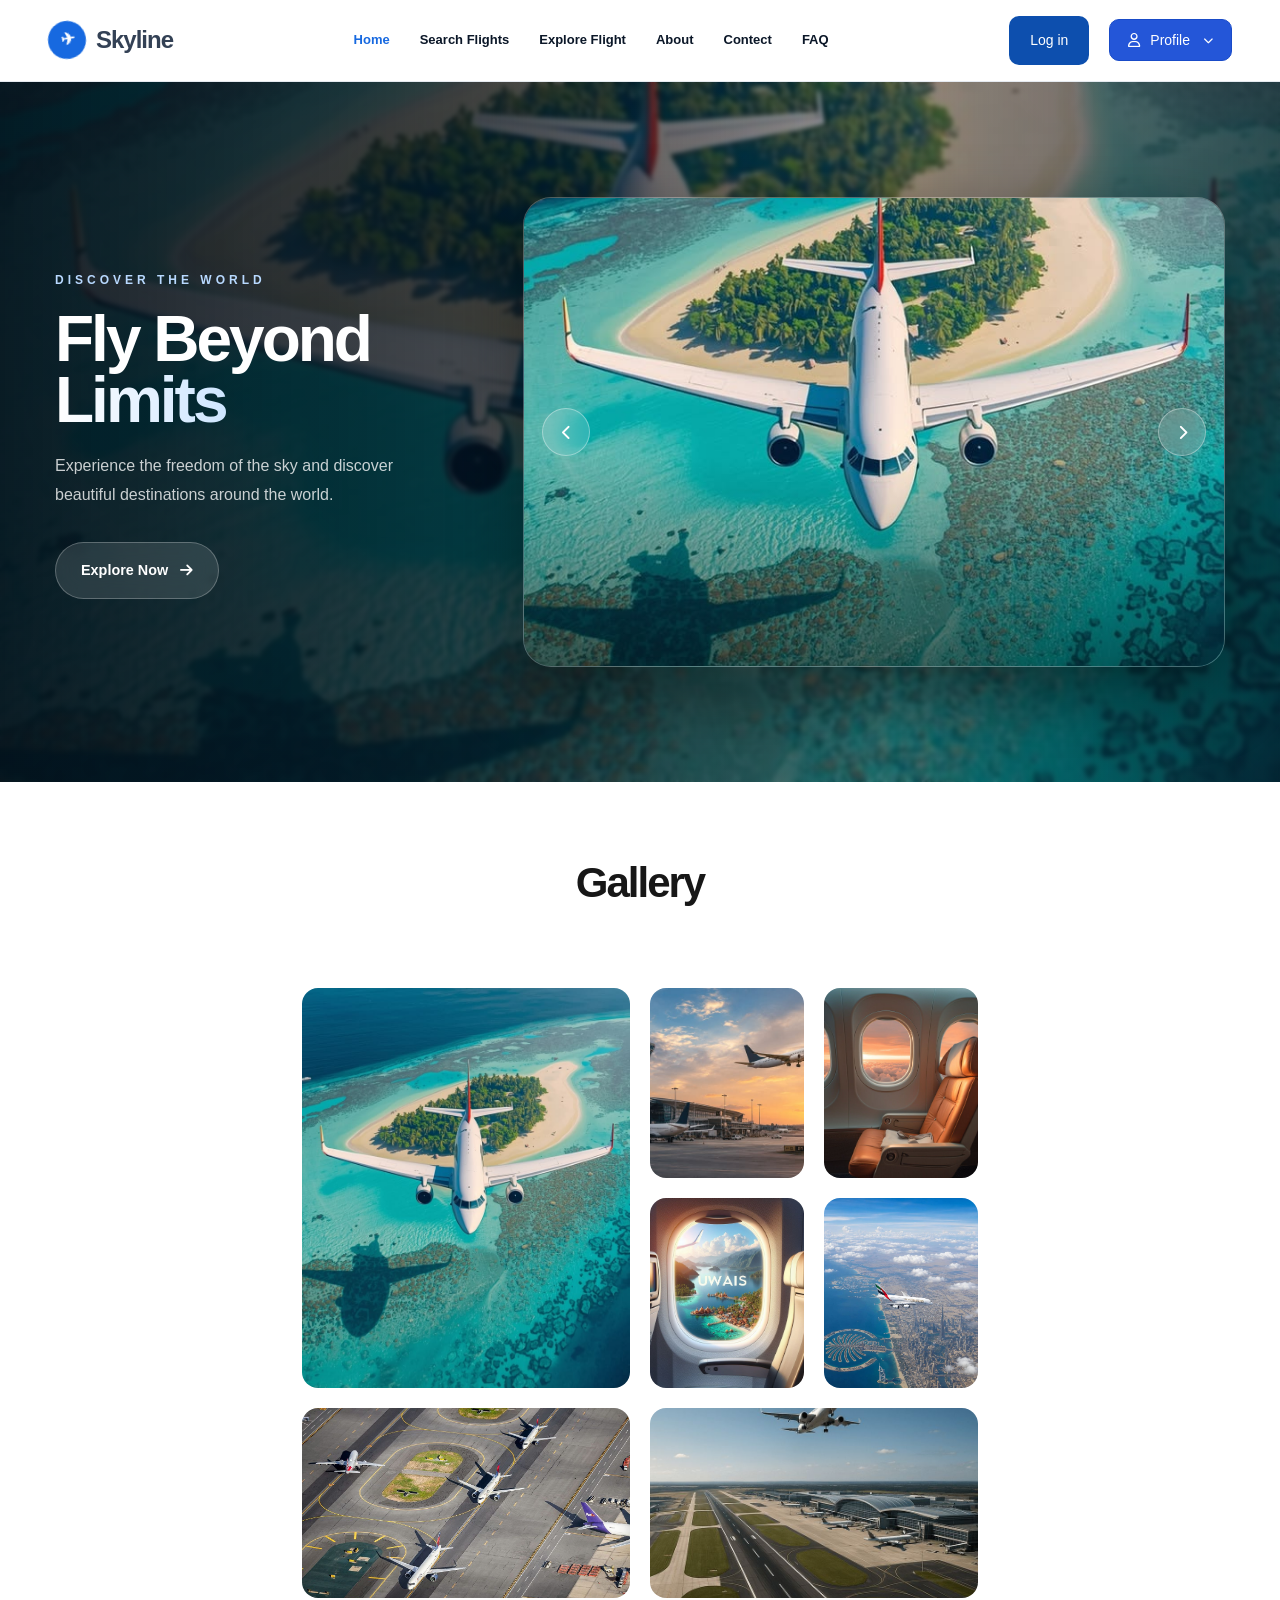
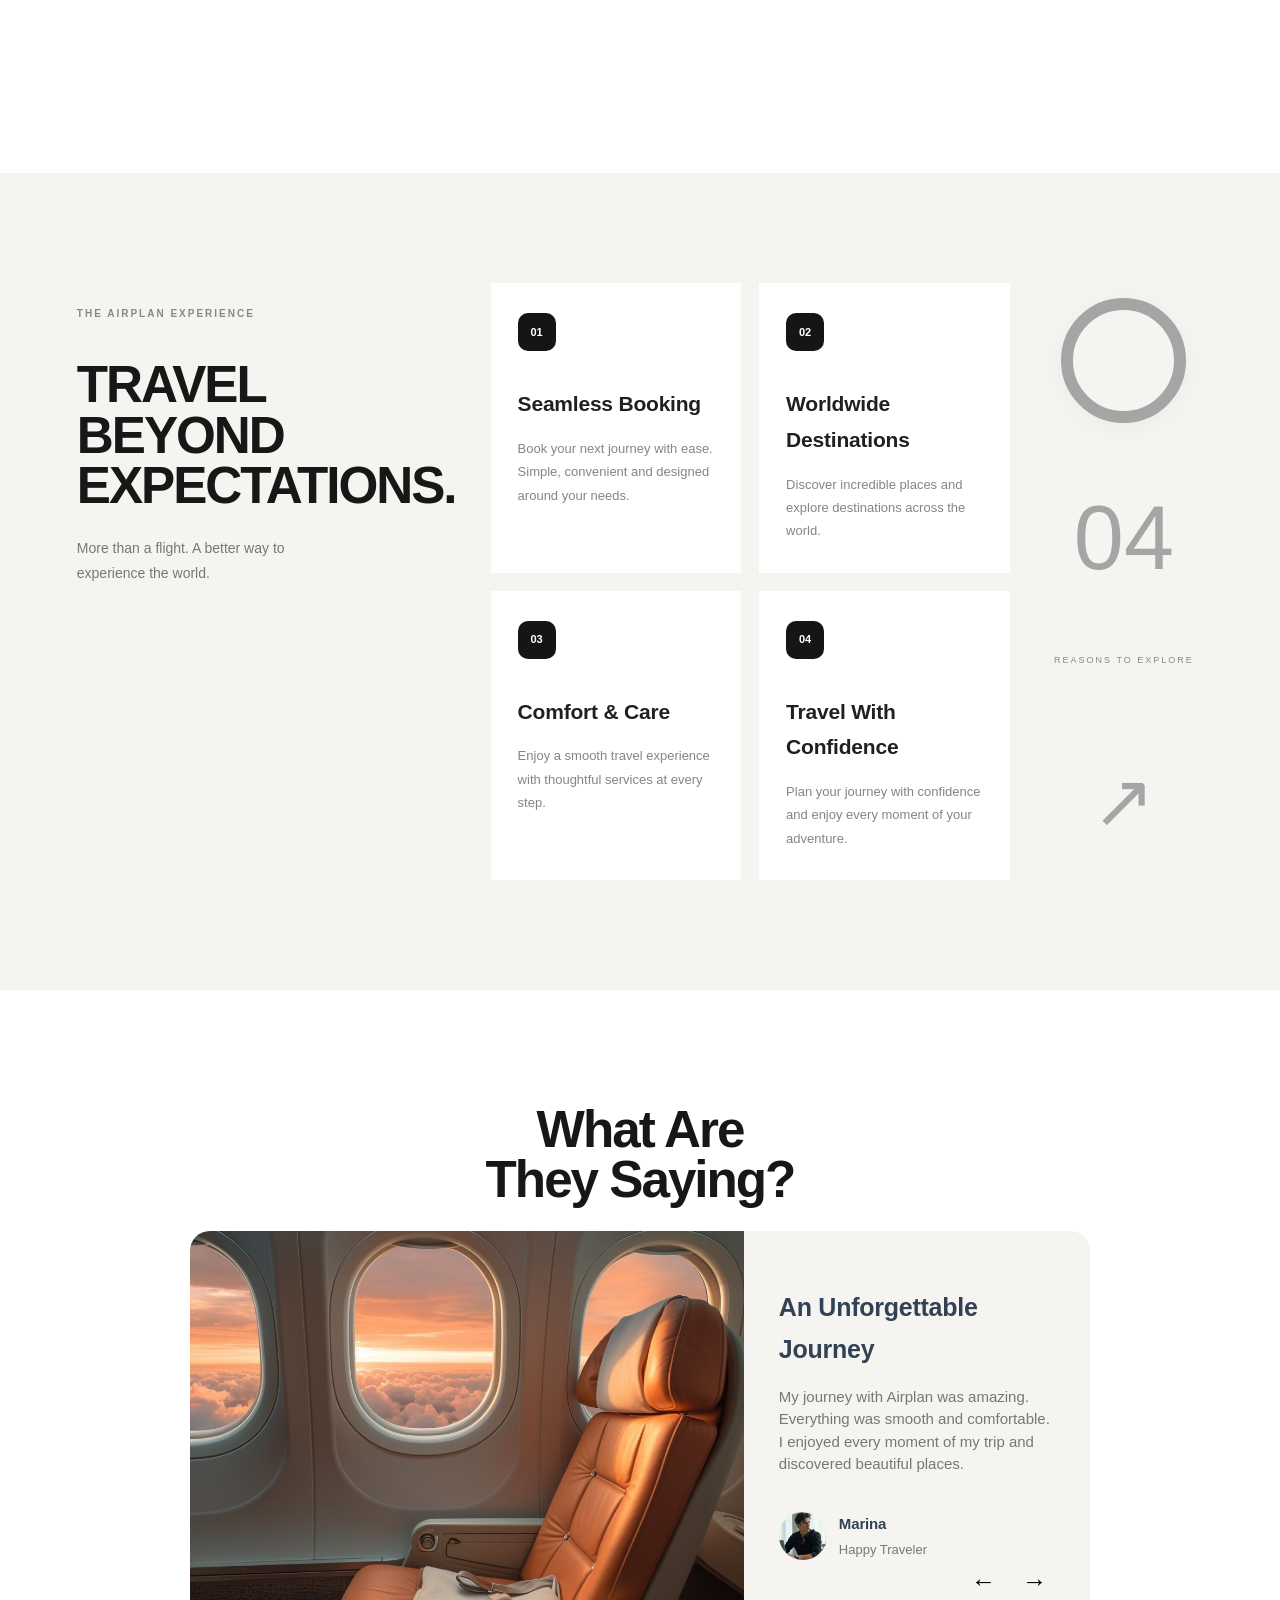
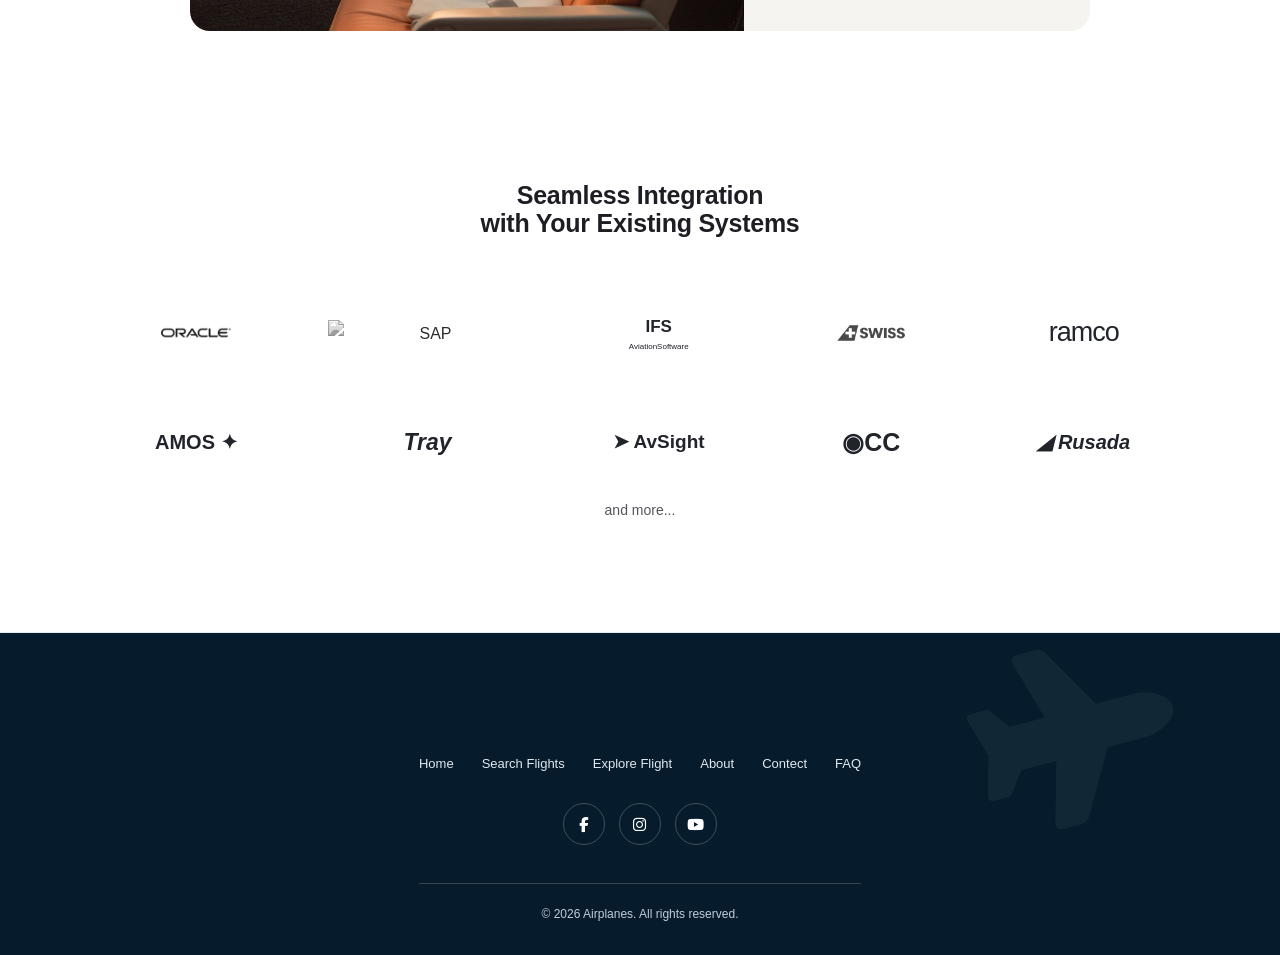
==== commit aa7926b6: "added sidebar role" ====
--- a/index.html
+++ b/index.html
@@ -28,6 +28,8 @@
     <!-- css ------------------------------------------------------>
     <link rel="stylesheet" href="css/style.css">
     <link rel="stylesheet" href="css/about.css">
+    <link rel="stylesheet" href="css/sidbar.css">
+  
 
 
 
@@ -114,7 +116,72 @@
         <div class="nav-actions">
 
             <a href="login.html" class="try-button">Log in</a>
-            <a href="login.html" class="try-button">Register</a>
+            
+            <!-- Profile Dropdown -->
+<div class="profile-dropdown">
+
+    <button class="profile-btn" id="profile-btn" type="button">
+        <i class="fa-regular fa-user"></i>
+        <span>Profile</span>
+        <i class="fa-solid fa-chevron-down dropdown-arrow"></i>
+    </button>
+
+    <!-- Popup Box -->
+    <div class="profile-menu" id="profile-menu">
+
+        <!-- User Information -->
+        <div class="profile-user">
+            <div class="profile-avatar">
+                <i class="fa-solid fa-user"></i>
+            </div>
+
+            <div class="profile-user-info">
+                <h4>Welcome, User!</h4>
+                <p>user@example.com</p>
+                <span class="user-role">
+                    <i class="fa-solid fa-user-shield"></i>
+                    User
+                </span>
+            </div>
+        </div>
+
+        <div class="profile-divider"></div>
+
+        <!-- Menu Links -->
+        <a href="index.html" class="profile-item">
+            <i class="fa-solid fa-house"></i>
+            <span>Home</span>
+        </a>
+
+        <a href="profile.html" class="profile-item">
+            <i class="fa-regular fa-id-card"></i>
+            <span>My Profile</span>
+        </a>
+
+        <a href="#settings" class="profile-item">
+            <i class="fa-solid fa-gear"></i>
+            <span>Settings</span>
+        </a>
+
+        <div class="profile-divider"></div>
+
+        <!-- Login -->
+        <a href="login.html" class="profile-item login-item">
+            <i class="fa-solid fa-right-to-bracket"></i>
+            <span>Login</span>
+        </a>
+
+        <!-- Logout -->
+        <button type="button"
+                class="profile-item logout-item"
+                id="profile-logout">
+            <i class="fa-solid fa-right-from-bracket"></i>
+            <span>Logout</span>
+        </button>
+
+    </div>
+</div>
+           
         </div>
 
     </header>
--- a/css/style.css
+++ b/css/style.css
@@ -1614,6 +1614,8 @@
 }
 
 
+
+
 .country-name {
     position: absolute;
     letter-spacing: 1px;
@@ -1640,6 +1642,7 @@
 
    
 }
+
 
 
 .gallery_zoom {
--- a/css/sidbar.css
+++ b/css/sidbar.css
@@ -0,0 +1,201 @@
+/* Profile Container */
+.profile-dropdown {
+    position: relative;
+    display: inline-block;
+    font-family: 'Poppins', sans-serif;
+}
+
+/* Profile Button */
+.profile-btn {
+    display: flex;
+    align-items: center;
+    gap: 10px;
+
+    padding: 12px 18px;
+
+    background: #2456d8;
+    color: #ffffff;
+
+    border: 1px solid #194bc8;
+    border-radius: 10px;
+
+    font-family: inherit;
+    font-size: 14px;
+    font-weight: 500;
+
+    cursor: pointer;
+    transition: 0.25s ease;
+}
+
+.profile-btn:hover {
+    background: #1948bd;
+    box-shadow: 0 5px 15px rgba(36, 86, 216, 0.2);
+}
+
+.dropdown-arrow {
+    font-size: 10px;
+    margin-left: 3px;
+    transition: transform 0.25s ease;
+}
+
+/* Popup */
+.profile-menu {
+    position: absolute;
+    top: calc(100% + 12px);
+    right: 0;
+
+    width: 270px;
+    padding: 12px;
+
+    background: #ffffff;
+    border: 1px solid #e8edf5;
+    border-radius: 14px;
+
+    box-shadow: 0 12px 35px rgba(25, 45, 80, 0.15);
+
+    z-index: 1000;
+
+    /* Hidden by default */
+    opacity: 0;
+    visibility: hidden;
+    transform: translateY(8px);
+
+    transition: opacity 0.2s ease,
+                transform 0.2s ease,
+                visibility 0.2s ease;
+}
+
+/* Class will be added with JavaScript */
+.profile-dropdown.open .profile-menu {
+    opacity: 1;
+    visibility: visible;
+    transform: translateY(0);
+}
+
+.profile-dropdown.open .dropdown-arrow {
+    transform: rotate(180deg);
+}
+
+/* User Information */
+.profile-user {
+    display: flex;
+    align-items: center;
+    gap: 12px;
+    padding: 10px 7px 15px;
+}
+
+.profile-avatar {
+    width: 46px;
+    height: 46px;
+    flex-shrink: 0;
+
+    display: flex;
+    align-items: center;
+    justify-content: center;
+
+    background: #edf3ff;
+    color: #2456d8;
+
+    border-radius: 12px;
+    font-size: 20px;
+}
+
+.profile-user-info {
+    min-width: 0;
+}
+
+.profile-user-info h4 {
+    color: #1d2b45;
+    font-size: 13px;
+    font-weight: 600;
+    margin-bottom: 4px;
+}
+
+.profile-user-info p {
+    color: #8a96a9;
+    font-size: 10px;
+    margin-bottom: 7px;
+    overflow-wrap: anywhere;
+}
+
+.user-role {
+    display: inline-flex;
+    align-items: center;
+    gap: 5px;
+
+    padding: 4px 8px;
+
+    background: #eaf2ff;
+    color: #2456d8;
+
+    border-radius: 5px;
+    font-size: 10px;
+    font-weight: 600;
+}
+
+/* Divider */
+.profile-divider {
+    height: 1px;
+    background: #edf0f6;
+    margin: 5px 0 8px;
+}
+
+/* Menu Items */
+.profile-item {
+    width: 100%;
+    min-height: 42px;
+
+    display: flex;
+    align-items: center;
+    gap: 12px;
+
+    padding: 10px 12px;
+
+    background: transparent;
+    border: none;
+    border-radius: 8px;
+
+    color: #52617a;
+    text-decoration: none;
+
+    font-family: inherit;
+    font-size: 12px;
+    text-align: left;
+
+    cursor: pointer;
+    transition: 0.2s ease;
+}
+
+.profile-item i {
+    width: 18px;
+    text-align: center;
+    font-size: 15px;
+}
+
+.profile-item:hover {
+    background: #edf3ff;
+    color: #2456d8;
+}
+
+/* Login */
+.login-item {
+    color: #2456d8;
+}
+
+/* Logout */
+.logout-item {
+    color: #dc4857;
+}
+
+.logout-item:hover {
+    background: #fff0f1;
+    color: #c92f40;
+}
+
+/* Mobile */
+@media (max-width: 480px) {
+    .profile-menu {
+        width: 250px;
+        right: 0;
+    }
+}
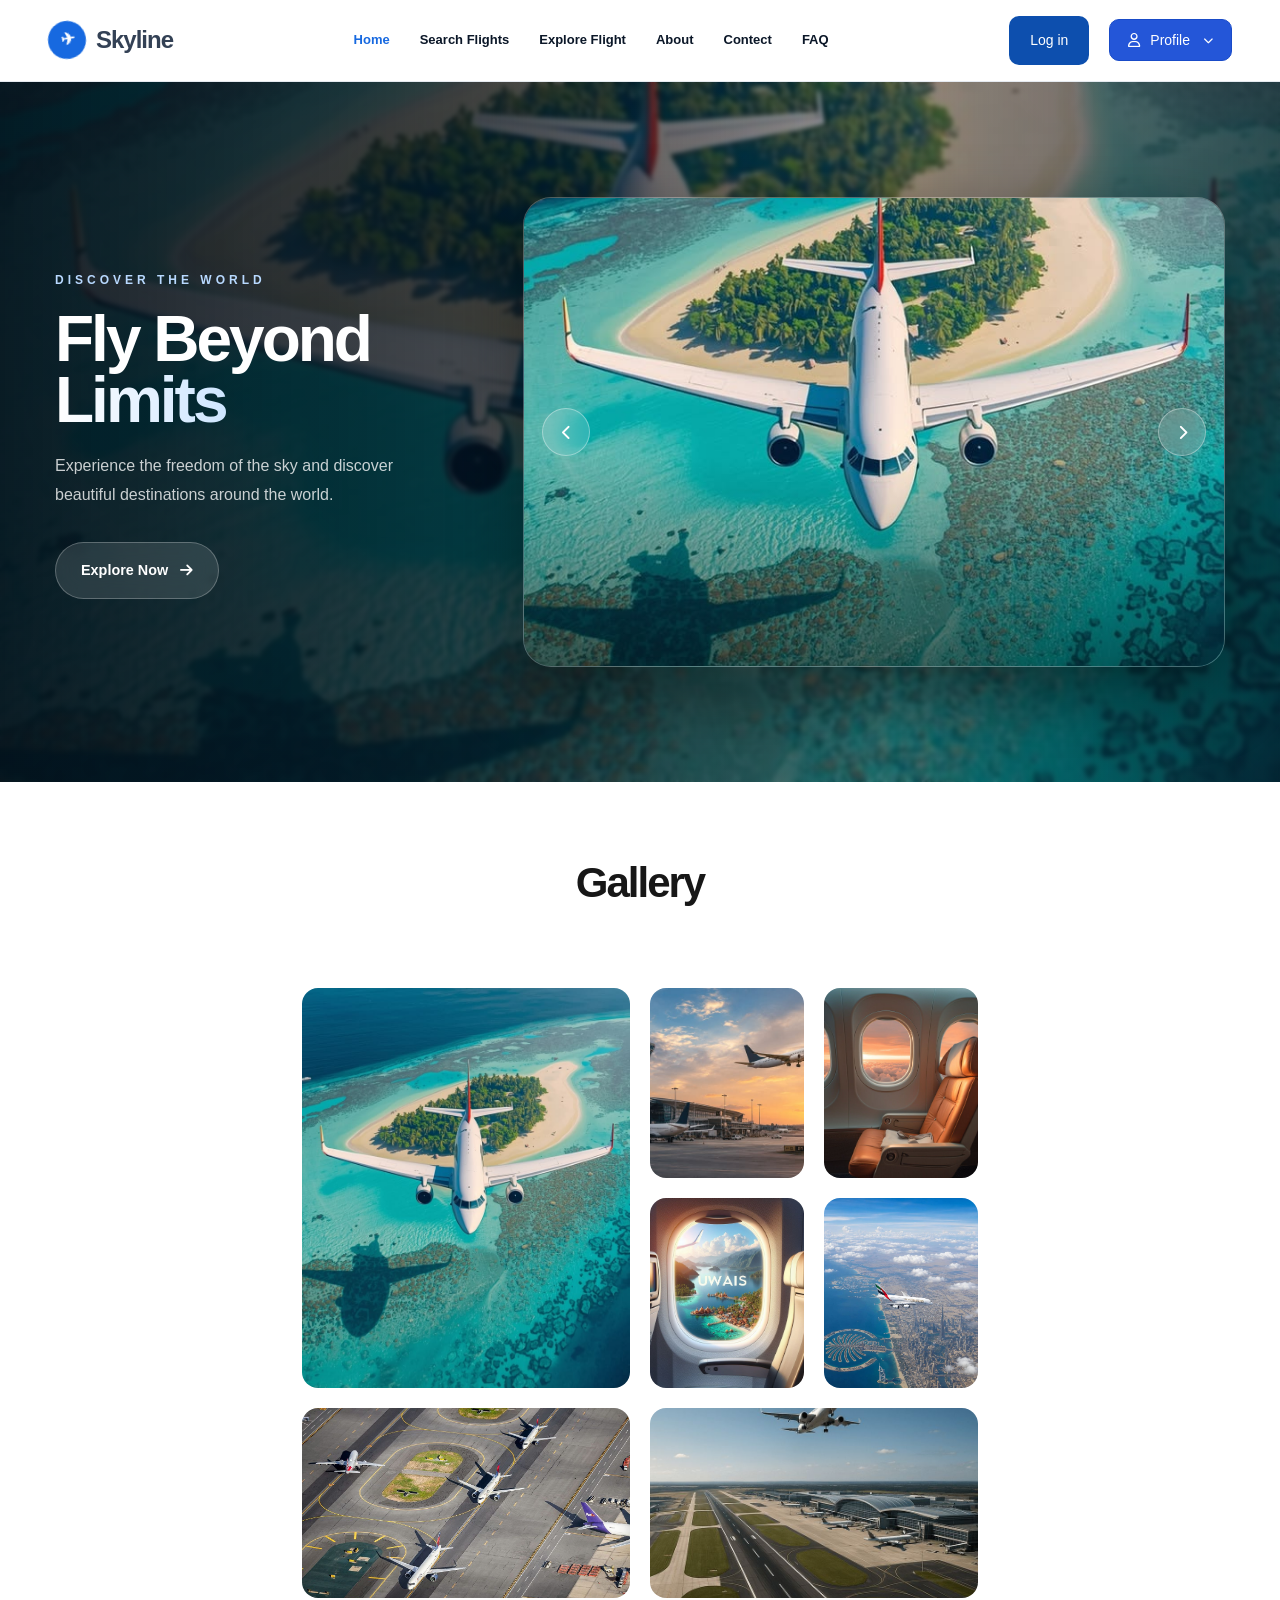
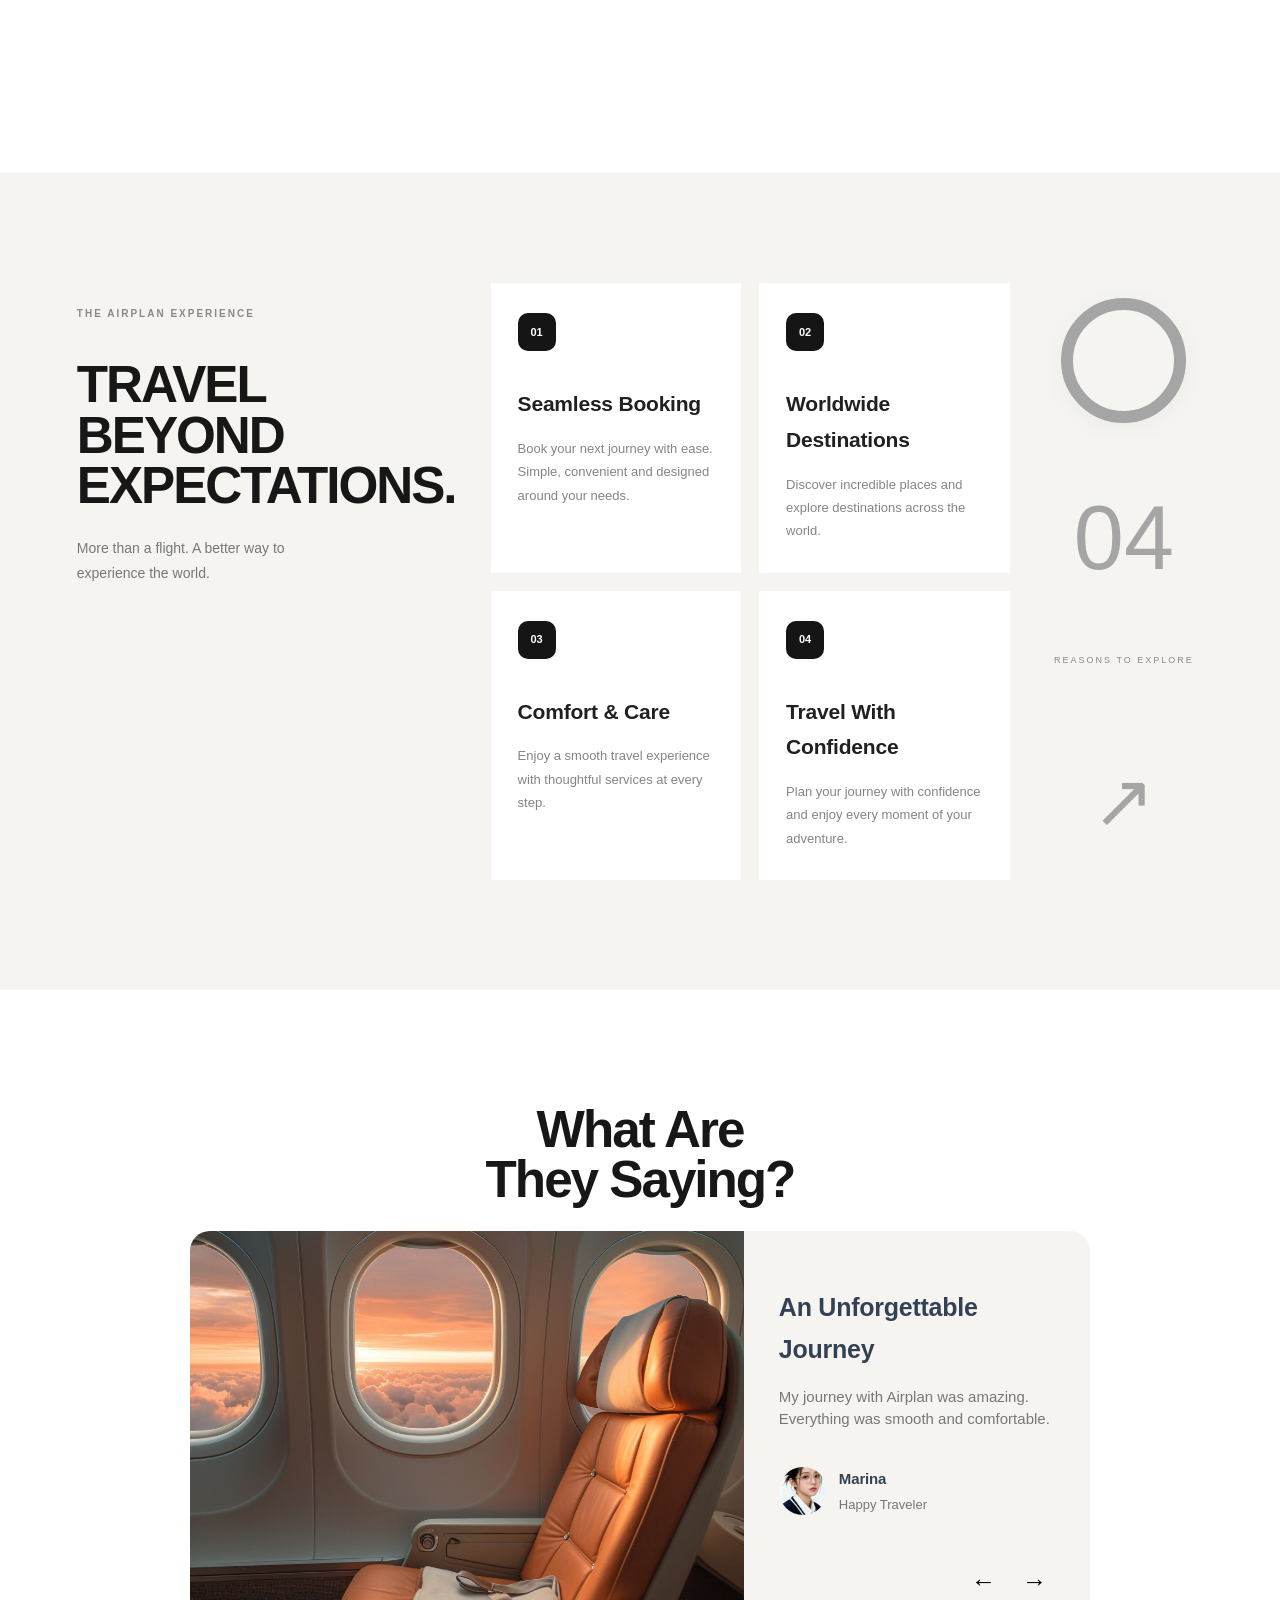
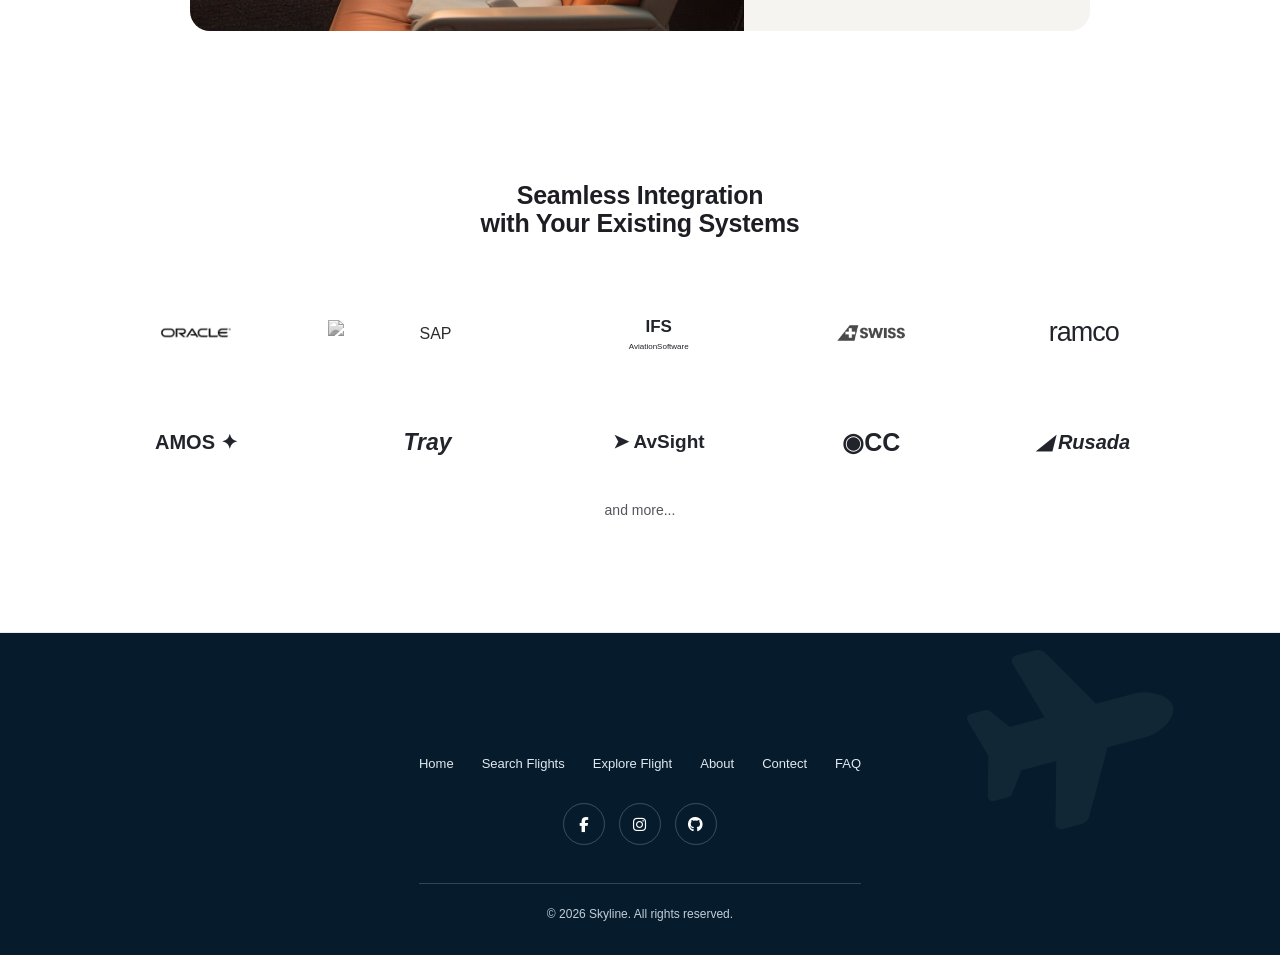
==== commit 76f8c592: "change the style and js  and more pencuntion" ====
--- a/index.html
+++ b/index.html
@@ -29,7 +29,7 @@
     <link rel="stylesheet" href="css/style.css">
     <link rel="stylesheet" href="css/about.css">
     <link rel="stylesheet" href="css/sidbar.css">
-  
+
 
 
 
@@ -96,7 +96,8 @@
                     <li><a href="searchFlight.html" style="display:block;padding:10px 8px;font-weight:600;">Search
                             Flights</a>
                     </li>
-                    <li><a href="explore.html" style="display:block;padding:10px 8px;font-weight:600;">Explore Flight</a>
+                    <li><a href="explore.html" style="display:block;padding:10px 8px;font-weight:600;">Explore
+                            Flight</a>
                     <li><a href="contect.html" style="display:block;padding:10px 8px;font-weight:600;">contect</a>
                     </li>
                     <li><a href="about.html" style="display:block;padding:10px 8px;font-weight:600;">About</a>
@@ -112,76 +113,74 @@
 
         </nav>
 
-
+<!-- button------------------------------------- -->
         <div class="nav-actions">
 
             <a href="login.html" class="try-button">Log in</a>
-            
+
             <!-- Profile Dropdown -->
-<div class="profile-dropdown">
-
-    <button class="profile-btn" id="profile-btn" type="button">
-        <i class="fa-regular fa-user"></i>
-        <span>Profile</span>
-        <i class="fa-solid fa-chevron-down dropdown-arrow"></i>
-    </button>
-
-    <!-- Popup Box -->
-    <div class="profile-menu" id="profile-menu">
-
-        <!-- User Information -->
-        <div class="profile-user">
-            <div class="profile-avatar">
-                <i class="fa-solid fa-user"></i>
-            </div>
-
-            <div class="profile-user-info">
-                <h4>Welcome, User!</h4>
-                <p>user@example.com</p>
-                <span class="user-role">
-                    <i class="fa-solid fa-user-shield"></i>
-                    User
-                </span>
-            </div>
-        </div>
-
-        <div class="profile-divider"></div>
-
-        <!-- Menu Links -->
-        <a href="index.html" class="profile-item">
-            <i class="fa-solid fa-house"></i>
-            <span>Home</span>
-        </a>
-
-        <a href="profile.html" class="profile-item">
-            <i class="fa-regular fa-id-card"></i>
-            <span>My Profile</span>
-        </a>
-
-        <a href="#settings" class="profile-item">
-            <i class="fa-solid fa-gear"></i>
-            <span>Settings</span>
-        </a>
-
-        <div class="profile-divider"></div>
-
-        <!-- Login -->
-        <a href="login.html" class="profile-item login-item">
-            <i class="fa-solid fa-right-to-bracket"></i>
-            <span>Login</span>
-        </a>
-
-        <!-- Logout -->
-        <button type="button"
-                class="profile-item logout-item"
-                id="profile-logout">
-            <i class="fa-solid fa-right-from-bracket"></i>
-            <span>Logout</span>
-        </button>
-
-    </div>
-</div>
-           
+            <div class="profile-dropdown">
+
+                <button class="profile-btn" id="profile-btn" type="button">
+                    <i class="fa-regular fa-user"></i>
+                    <span>Profile</span>
+                    <i class="fa-solid fa-chevron-down dropdown-arrow"></i>
+                </button>
+
+                <!-- Popup Box -->
+                <div class="profile-menu" id="profile-menu">
+
+                    <!-- User Information -->
+                    <div class="profile-user">
+                        <div class="profile-avatar">
+                            <i class="fa-solid fa-user"></i>
+                        </div>
+
+                        <div class="profile-user-info">
+                            <h4>Welcome, User!</h4>
+                            <p>user@example.com</p>
+                            <span class="user-role">
+                                <i class="fa-solid fa-user-shield"></i>
+                                User
+                            </span>
+                        </div>
+                    </div>
+
+                    <div class="profile-divider"></div>
+
+                    <!-- Menu Links -->
+                    <a href="index.html" class="profile-item">
+                        <i class="fa-solid fa-house"></i>
+                        <span>Home</span>
+                    </a>
+
+                    <a href="profile.html" class="profile-item">
+                        <i class="fa-regular fa-id-card"></i>
+                        <span>My Profile</span>
+                    </a>
+
+                    <a href="#settings" class="profile-item">
+                        <i class="fa-solid fa-gear"></i>
+                        <span>Settings</span>
+                    </a>
+
+                    <div class="profile-divider"></div>
+
+                    <!-- Login -->
+                    <a href="login.html" class="profile-item login-item">
+                        <i class="fa-solid fa-right-to-bracket"></i>
+                        <span>Login</span>
+                    </a>
+
+                    <!-- Logout -->
+                    <button type="button" class="profile-item logout-item" id="profile-logout">
+                        <i class="fa-solid fa-right-from-bracket"></i>
+                        <span>Logout</span>
+                    </button>
+
+                </div>
+            </div>
+
         </div>
 
     </header>
@@ -274,7 +273,7 @@
         <div class="search--content">
             <h1 class="section--title">Gallery</h1>
 
-          
+
         </div>
 
 
@@ -305,7 +304,7 @@
 
                     <img src="image/e348e29320fe406a75d105a5073d3cd1.jpg" alt="Afghanistan">
 
-                   
+
 
                     <a href="#lb-1" class="gallery_zoom" aria-label="Open image">
                         <i class="fa-solid fa-magnifying-glass"></i>
@@ -320,7 +319,7 @@
 
                     <img src="image/ab0bc7120f51d78b8d050cf33059e6ac.jpg" alt="United Arab Emirates">
 
-                  
+
 
                     <a href="#lb-2" class="gallery_zoom" aria-label="Open image">
                         <i class="fa-solid fa-magnifying-glass"></i>
@@ -363,7 +362,7 @@
 
                     <img src="image/f2c6ca21ffaf37202acb91c1e205d4b1.jpg" alt="France">
 
-                  
+
 
                     <a href="#lb-5" class="gallery_zoom" aria-label="Open image">
                         <i class="fa-solid fa-magnifying-glass"></i>
@@ -378,7 +377,7 @@
 
                     <img src="image/a56f514dbc1a2c732226821b3e1d8c89.jpg" alt="Italy">
 
-                   
+
 
                     <a href="#lb-6" class="gallery_zoom" aria-label="Open image">
                         <i class="fa-solid fa-magnifying-glass"></i>
@@ -393,7 +392,7 @@
 
                     <img src="image/80ef86d1ce4d86195e5f0ba41f3f4a0b.jpg" alt="Japan">
 
-                  
+
 
                     <a href="#lb-7" class="gallery_zoom" aria-label="Open image">
                         <i class="fa-solid fa-magnifying-glass"></i>
@@ -952,13 +951,12 @@
 
                 <p id="testimonialDescription">
                     My journey with Airplan was amazing. Everything
-                    was smooth and comfortable. I enjoyed every moment
-                    of my trip and discovered beautiful places.
+                    was smooth and comfortable. 
                 </p>
 
                 <div class="testimonial--profile">
 
-                    <img id="testimonialProfile" src="image/4eae151a0ff83952a46f1ac1d2c8ea2d.jpg" alt="">
+                    <img id="testimonialProfile" src="image/pro2.jpg" alt="">
 
                     <div>
                         <h3 id="testimonialName">Marina</h3>
@@ -1038,52 +1036,52 @@
 
 
 
-     <!-- FOOTER --------------------------------------->
-
-<footer class="mission-section about-footer" id="our-mission">
-
-    <div class="mission-decoration">
-        <i class="fa-solid fa-plane"></i>
-    </div>
-
-    <div class="mission-content">
-
-        <div class="footer-links">
-
-            <a href="index.html">Home</a>
-            <a href="searchFlight.html">Search Flights</a>
-            <a href="explore.html">Explore Flight</a>
-            <a href="about.html">About</a>
-            <a href="contect.html">Contect</a>
-            <a href="faq.html">FAQ</a>
-
-        </div>
-
-        <div class="footer-social">
-
-            <a href="#" aria-label="Facebook">
-                <i class="fa-brands fa-facebook-f"></i>
-            </a>
-
-            <a href="#" aria-label="Instagram">
-                <i class="fa-brands fa-instagram"></i>
-            </a>
-
-            <a href="#" aria-label="YouTube">
-                <i class="fa-brands fa-youtube"></i>
-            </a>
-
-        </div>
-
-        <div class="footer-divider"></div>
-
-        <p class="footer-copyright">
-            &copy; 2026 Airplanes. All rights reserved.
-        </p>
-
-    </div>
-
-</footer>
+    <!-- FOOTER --------------------------------------->
+
+    <footer class="mission-section about-footer" id="our-mission">
+
+        <div class="mission-decoration">
+            <i class="fa-solid fa-plane"></i>
+        </div>
+
+        <div class="mission-content">
+
+            <div class="footer-links">
+
+                <a href="index.html">Home</a>
+                <a href="searchFlight.html">Search Flights</a>
+                <a href="explore.html">Explore Flight</a>
+                <a href="about.html">About</a>
+                <a href="contect.html">Contect</a>
+                <a href="faq.html">FAQ</a>
+
+            </div>
+
+            <div class="footer-social">
+
+                <a href="https://www.facebook.com/pro.m.akbari" aria-label="Facebook">
+                    <i class="fa-brands fa-facebook-f"></i>
+                </a>
+
+                <a href="https://www.instagram.com/designflow.marina?igsh=OTNjd2F5eDZudzJh" aria-label="Instagram">
+                    <i class="fa-brands fa-instagram"></i>
+                </a>
+
+                <a href="https://github.com/marinaafg2212-cell/Main-airplan-project" aria-label="GitHub">
+                    <i class="fa-brands fa-github"></i>
+                </a>
+
+            </div>
+
+            <div class="footer-divider"></div>
+
+            <p class="footer-copyright">
+                &copy; 2026 Skyline. All rights reserved.
+            </p>
+
+        </div>
+
+    </footer>
 
 </body>
 
@@ -1091,7 +1089,8 @@
 <script src="https://cdn.jsdelivr.net/npm/swiper@11/swiper-bundle.min.js"></script>
 <script src="js/javascript.js"></script>
 <script src="js/search.js"></script>
-<script src="js/slider.js"></script>
+<script src="js/sideder.js"></script>
+
 
 
 </html>
--- a/css/style.css
+++ b/css/style.css
@@ -376,6 +376,10 @@
     }
 
 }
+
+/* profle */
+
+
 
 /* hero  home---------------------------------------- */
 
--- a/css/sidbar.css
+++ b/css/sidbar.css
@@ -198,4 +198,29 @@
         width: 250px;
         right: 0;
     }
+}
+.profile-dropdown {
+    position: relative;
+}
+
+.profile-menu {
+    position: absolute;
+    top: calc(100% + 12px);
+    right: 0;
+    z-index: 9999;
+
+    opacity: 0;
+    visibility: hidden;
+    pointer-events: none;
+    transform: translateY(8px);
+
+    transition: opacity 0.2s ease, transform 0.2s ease,
+                visibility 0.2s ease;
+}
+
+.profile-dropdown.open .profile-menu {
+    opacity: 1;
+    visibility: visible;
+    pointer-events: auto;
+    transform: translateY(0);
 }
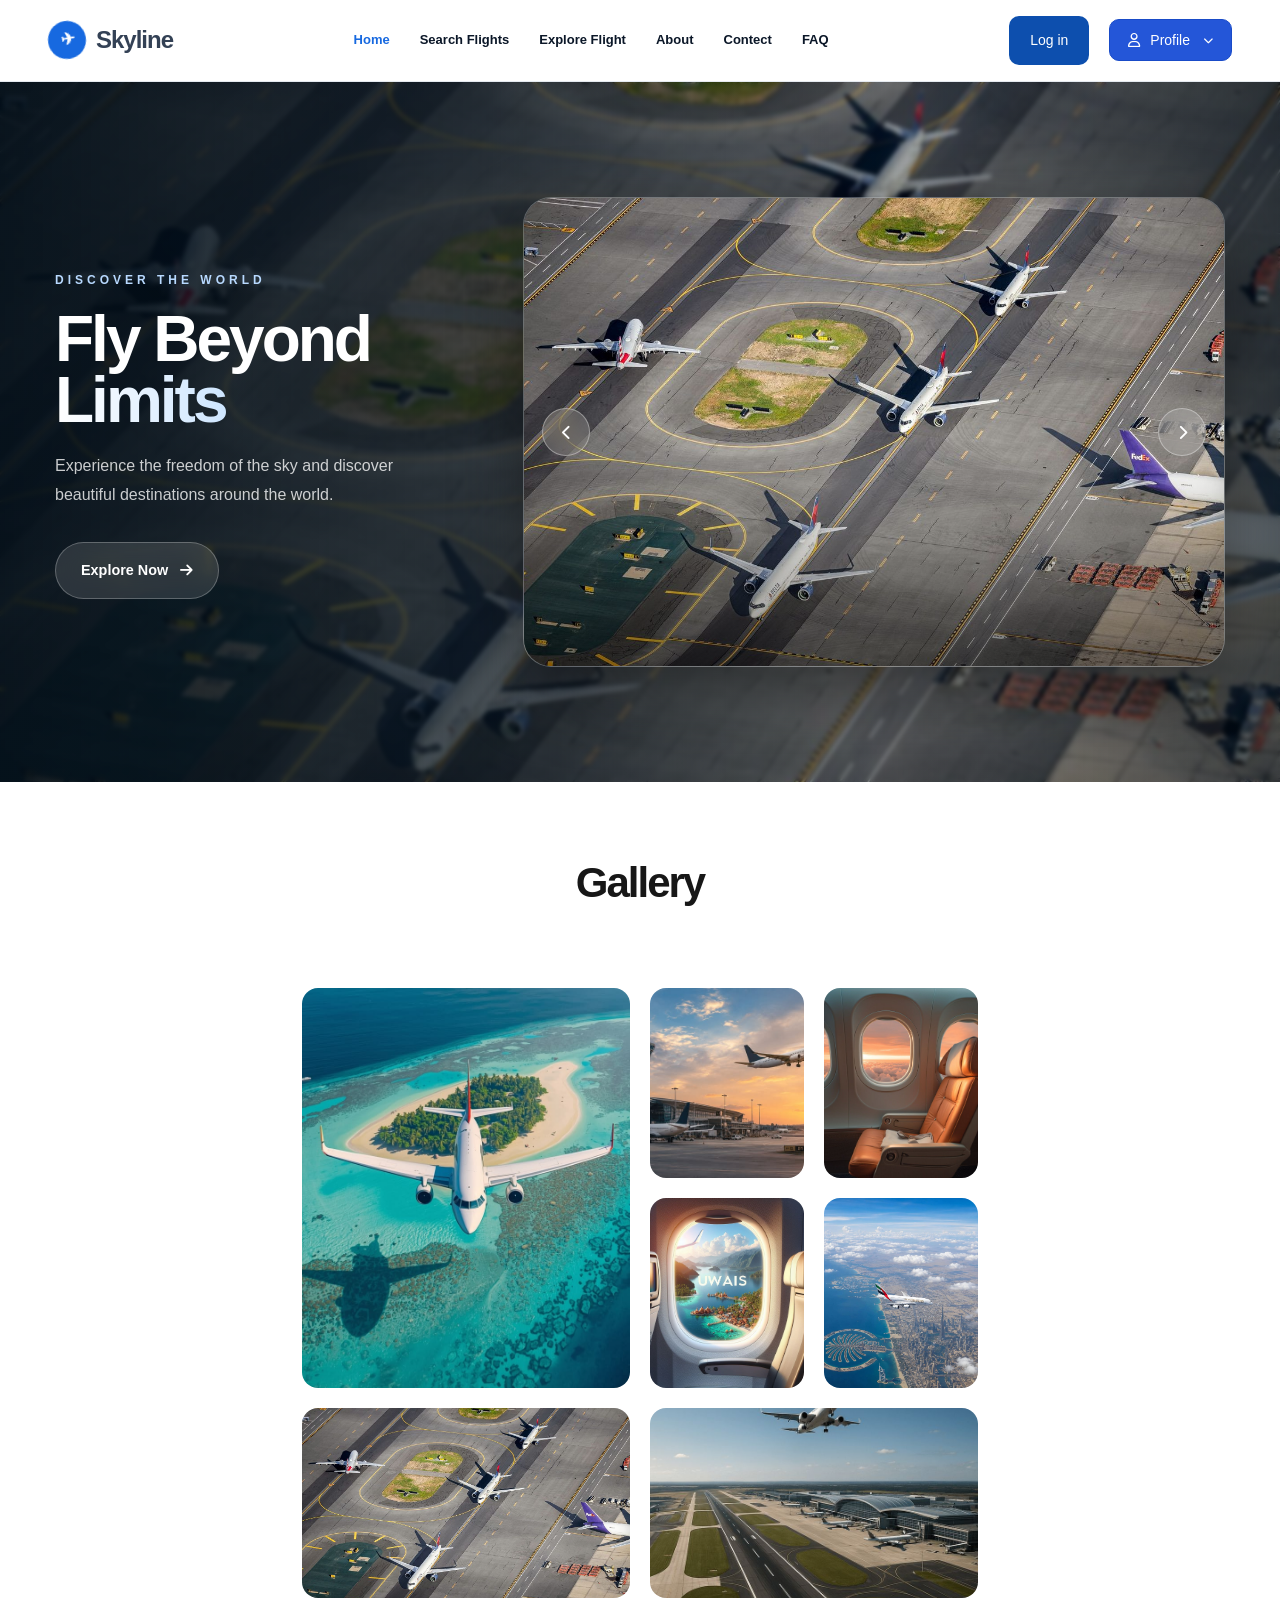
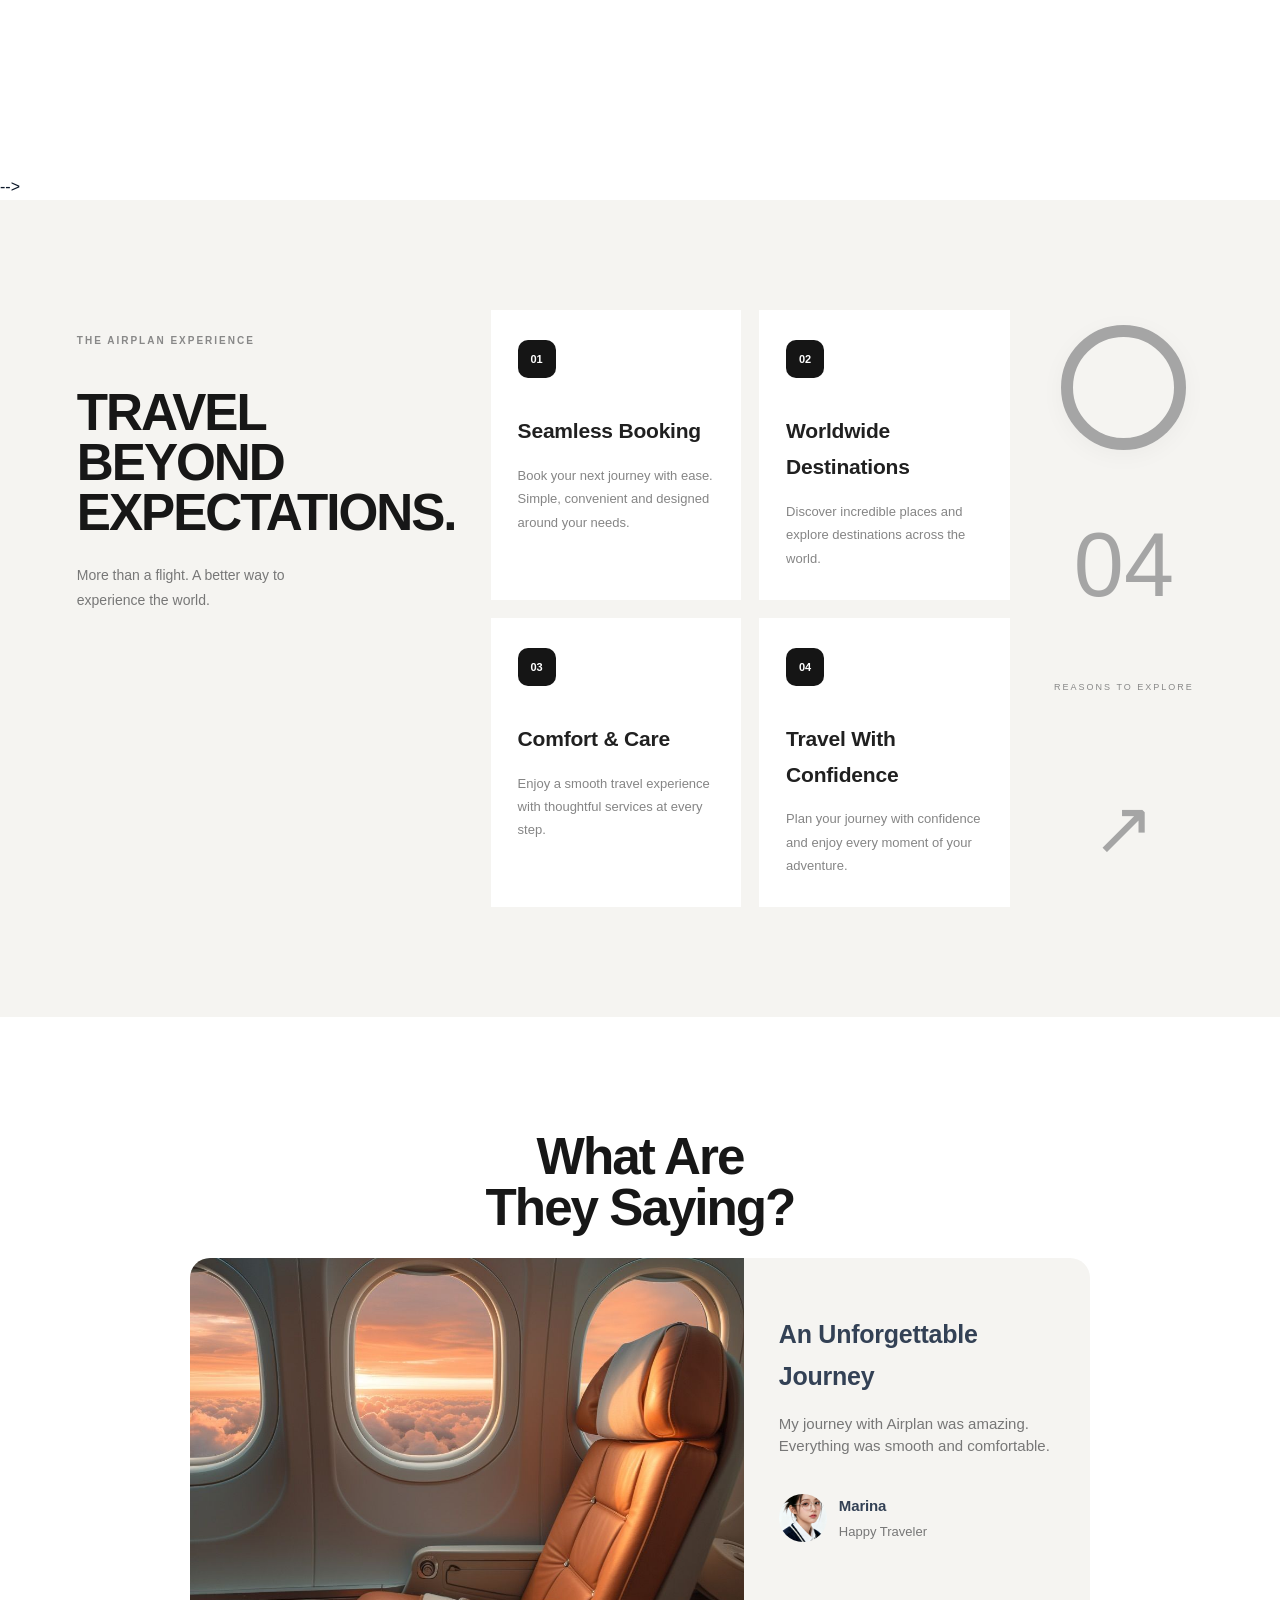
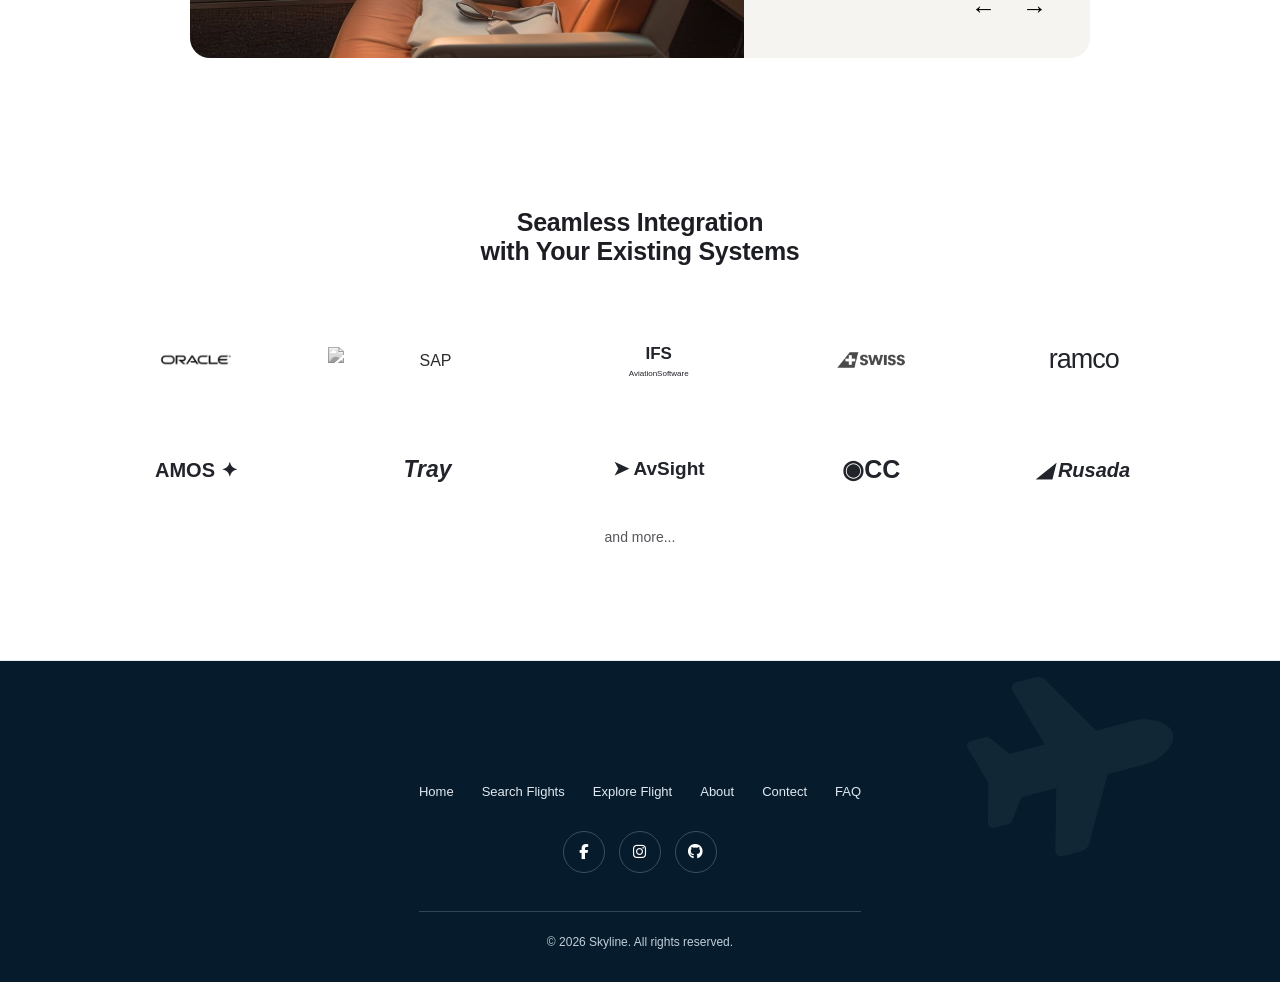
==== commit babb2af0: "connect user to login page" ====
--- a/index.html
+++ b/index.html
@@ -113,7 +113,7 @@
 
         </nav>
 
-<!-- button------------------------------------- -->
+        <!-- button------------------------------------- -->
         <div class="nav-actions">
 
             <a href="login.html" class="try-button">Log in</a>
@@ -192,7 +192,7 @@
     <main class="main">
         <section class="home section">
 
-            <img src="image/e348e29320fe406a75d105a5073d3cd1.jpg" alt="Airplane" class="home--bg">
+            <img src="image/a56f514dbc1a2c732226821b3e1d8c89.jpg" alt="Airplane" class="home--bg">
             <div class="home--blur"></div>
 
             <div class="home--container container">
@@ -225,13 +225,7 @@
 
                     <div class="slide is-active">
                         <article class="home--article">
-                            <img src="image/e348e29320fe406a75d105a5073d3cd1.jpg" alt="Airplane" class="home--img">
-                        </article>
-                    </div>
-
-                    <div class="slide">
-                        <article class="home--article">
-                            <img src="image/599416ffa5885e697cd82a8fecb0a498.jpg" alt="Airplane" class="home--img">
+                            <img src="image/a56f514dbc1a2c732226821b3e1d8c89.jpg" alt="Airplane" class="home--img">
                         </article>
                     </div>
 
@@ -243,7 +237,13 @@
 
                     <div class="slide">
                         <article class="home--article">
-                            <img src="image/a56f514dbc1a2c732226821b3e1d8c89.jpg" alt="Airplane" class="home--img">
+                            <img src="image/3201e865acd2bb6ff9eae11bda539514.jpg" alt="Airplane" class="home--img">
+                        </article>
+                    </div>
+
+                    <div class="slide">
+                        <article class="home--article">
+                            <img src="image/80ef86d1ce4d86195e5f0ba41f3f4a0b.jpg" alt="Airplane" class="home--img">
                         </article>
                     </div>
 
@@ -759,7 +759,7 @@
      </section> -->
 
     <!-- Lightbox 1---------------- -->
-    <!-- <div id="lb-1" class="lightbox">
+    <div id="lb-1" class="lightbox">
         <a href="#gallery" class="lightbox_backdrop" aria-label="close"></a>
 
         <a href="#gallery" class="lightbox_close" aria-label="close">
@@ -767,11 +767,11 @@
         </a>
 
         <img src="image/b6d4dff3bd024ce91f6f852f11103fbf.jpg" alt="">
-    </div> -->
+    </div>
 
 
     <!-- Lightbox 2 -------------------->
-    <!-- <div id="lb-2" class="lightbox">
+    <div id="lb-2" class="lightbox">
         <a href="#gallery" class="lightbox_backdrop" aria-label="close"></a>
 
         <a href="#gallery" class="lightbox_close" aria-label="close">
@@ -779,11 +779,11 @@
         </a>
 
         <img src="image/b6d4dff3bd024ce91f6f852f11103fbf.jpg" alt="">
-    </div> -->
+    </div>
 
 
     <!-- Lightbox 3 ------------------->
-    <!-- <div id="lb-3" class="lightbox">
+    <!-- <!-- <div id="lb-3" class="lightbox">
         <a href="#gallery" class="lightbox_backdrop" aria-label="close"></a>
 
         <a href="#gallery" class="lightbox_close" aria-label="close">
@@ -791,11 +791,11 @@
         </a>
 
         <img src="image/b6d4dff3bd024ce91f6f852f11103fbf.jpg" alt="">
-    </div>
- -->
+    </div> -->
+    -->
 
     <!-- Lightbox 4 ------------------------->
-    <!-- <div id="lb-4" class="lightbox">
+    <div id="lb-4" class="lightbox">
         <a href="#gallery" class="lightbox_backdrop" aria-label="close"></a>
 
         <a href="#gallery" class="lightbox_close" aria-label="close">
@@ -803,11 +803,11 @@
         </a>
 
         <img src="image/b6d4dff3bd024ce91f6f852f11103fbf.jpg" alt="">
-    </div> -->
+    </div>
 
 
     <!-- Lightbox 5 -------------------->
-    <!-- <div id="lb-5" class="lightbox">
+    <div id="lb-5" class="lightbox">
         <a href="#gallery" class="lightbox_backdrop" aria-label="close"></a>
 
         <a href="#gallery" class="lightbox_close" aria-label="close">
@@ -815,11 +815,11 @@
         </a>
 
         <img src="image/b6d4dff3bd024ce91f6f852f11103fbf.jpg" alt="">
-    </div> -->
+    </div>
 
 
     <!-- Lightbox 6 ------------------->
-    <!-- <div id="lb-6" class="lightbox">
+    <div id="lb-6" class="lightbox">
         <a href="#gallery" class="lightbox_backdrop" aria-label="close"></a>
 
         <a href="#gallery" class="lightbox_close" aria-label="close">
@@ -827,20 +827,20 @@
         </a>
 
         <img src="image/ab0bc7120f51d78b8d050cf33059e6ac.jpg" alt="">
-    </div> -->
-
-
-    <!-- Lightbox 7 ---------------->
-    <!-- <div id="lb-7" class="lightbox">
+    </div>
+
+
+
+     <div id="lb-7" class="lightbox">
         <a href="#gallery" class="lightbox_backdrop" aria-label="close"></a>
 
         <a href="#gallery" class="lightbox_close" aria-label="close">
             <i></i>
         </a>
 
-        <img src="image/5dbfeb45a26459a7fe41f9fea4111000.jpg" alt="">
+        <img src="image/ab0bc7120f51d78b8d050cf33059e6ac.jpg" alt="">
     </div>
-    </main> -->
+   
 
 
     <!-- expernace========================------------------------- -->
@@ -951,7 +951,7 @@
 
                 <p id="testimonialDescription">
                     My journey with Airplan was amazing. Everything
-                    was smooth and comfortable. 
+                    was smooth and comfortable.
                 </p>
 
                 <div class="testimonial--profile">
@@ -1090,6 +1090,7 @@
 <script src="js/javascript.js"></script>
 <script src="js/search.js"></script>
 <script src="js/sideder.js"></script>
+<script src="js/slider.js"></script>
 
 
 
--- a/css/style.css
+++ b/css/style.css
@@ -2010,7 +2010,7 @@
 }
 
 /* lightbox-------------------------------- */
-/* .lightbox {
+.lightbox {
     position: fixed;
     inset: 0;
     z-index: 200;
@@ -2037,11 +2037,12 @@
 .lightbox img {
     position: relative;
     max-width: min(1000px, 92vw);
-    max-height: 86vh;
+    max-height: 82vh;
     border-radius: 14px;
     box-shadow: 0 30px 70px rgba(0, 0, 0, 0.5);
     transform: scale(0.94);
     transition: transform 0.35s ease;
+    top: 30px;
 }
 
 .lightbox:target img {
@@ -2050,7 +2051,7 @@
 
 .lightbox_close {
     position: absolute;
-    top: 26px;
+    top: 40px;
     right: 26px;
     z-index: 2;
     width: 48px;
@@ -2069,7 +2070,7 @@
     transform: rotate(90deg);
 }
 
- */
+
 
 /* responive grallay-------------------------------- */
 
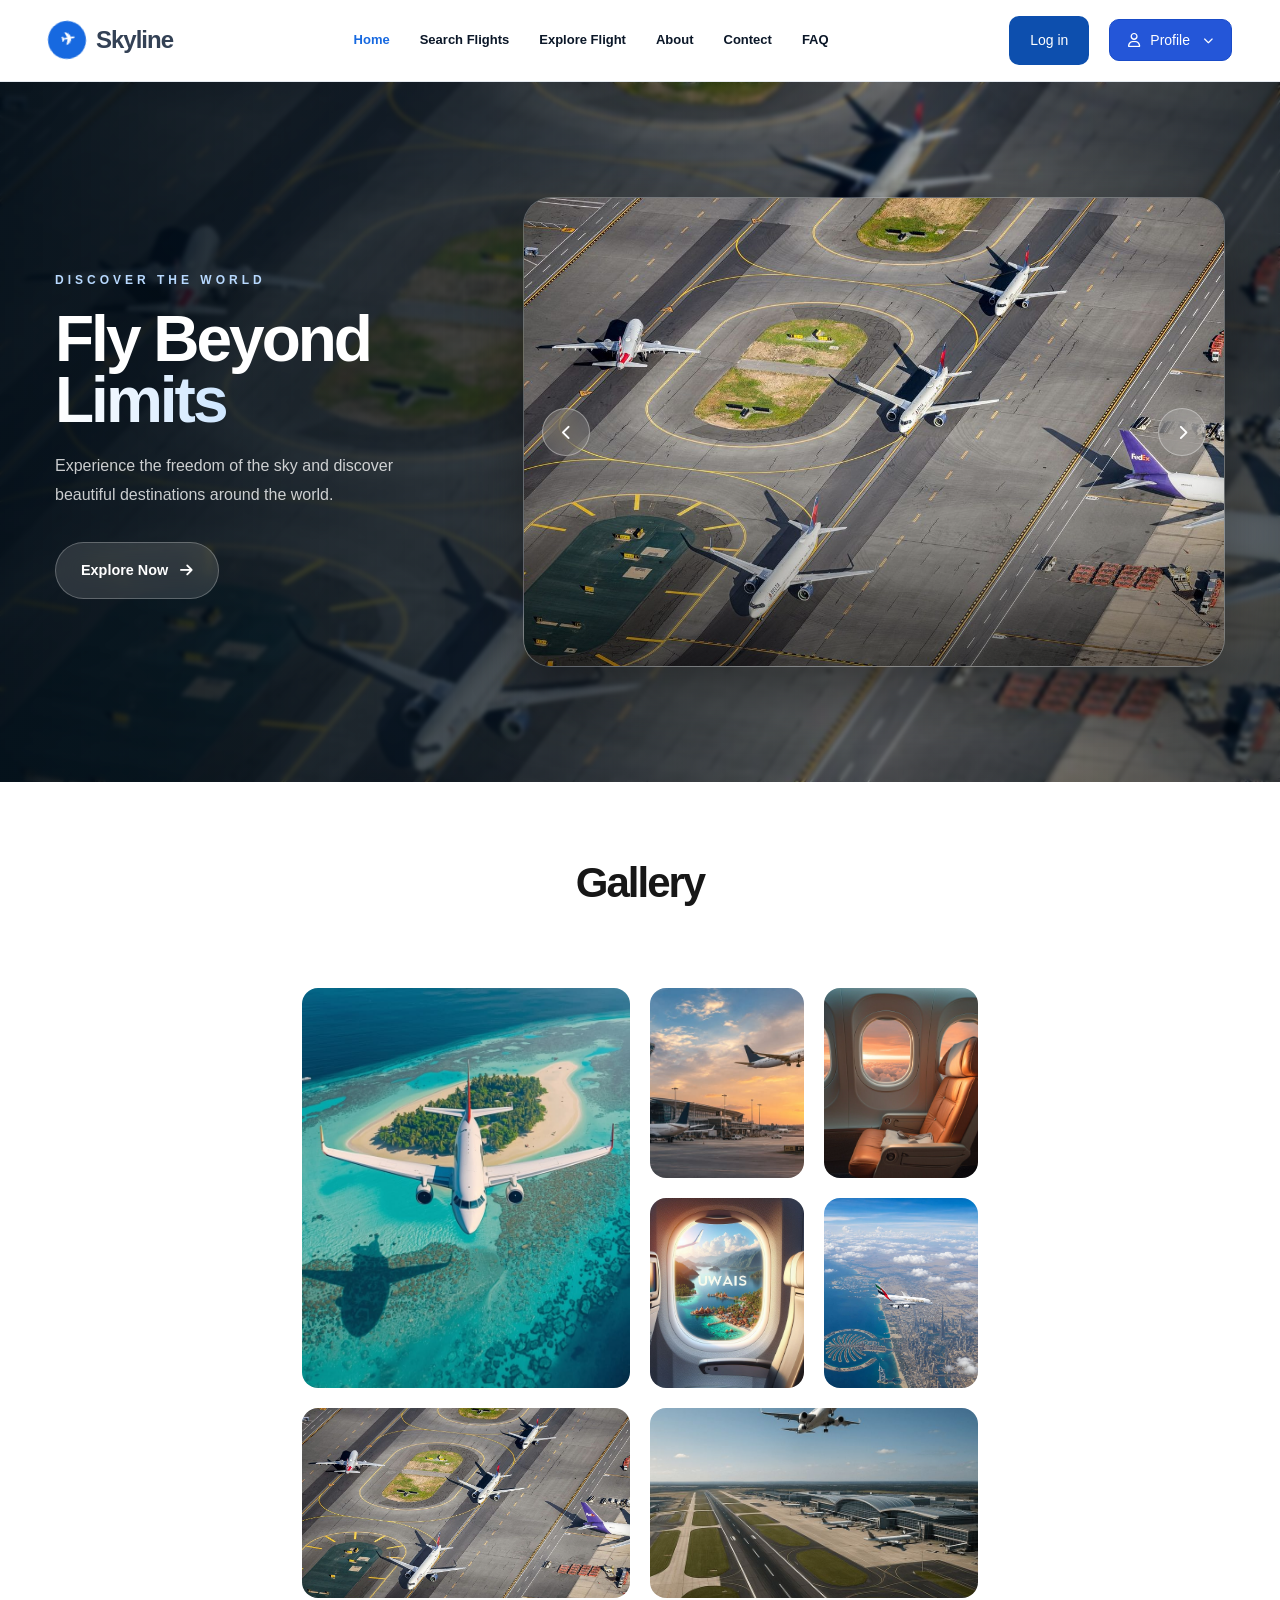
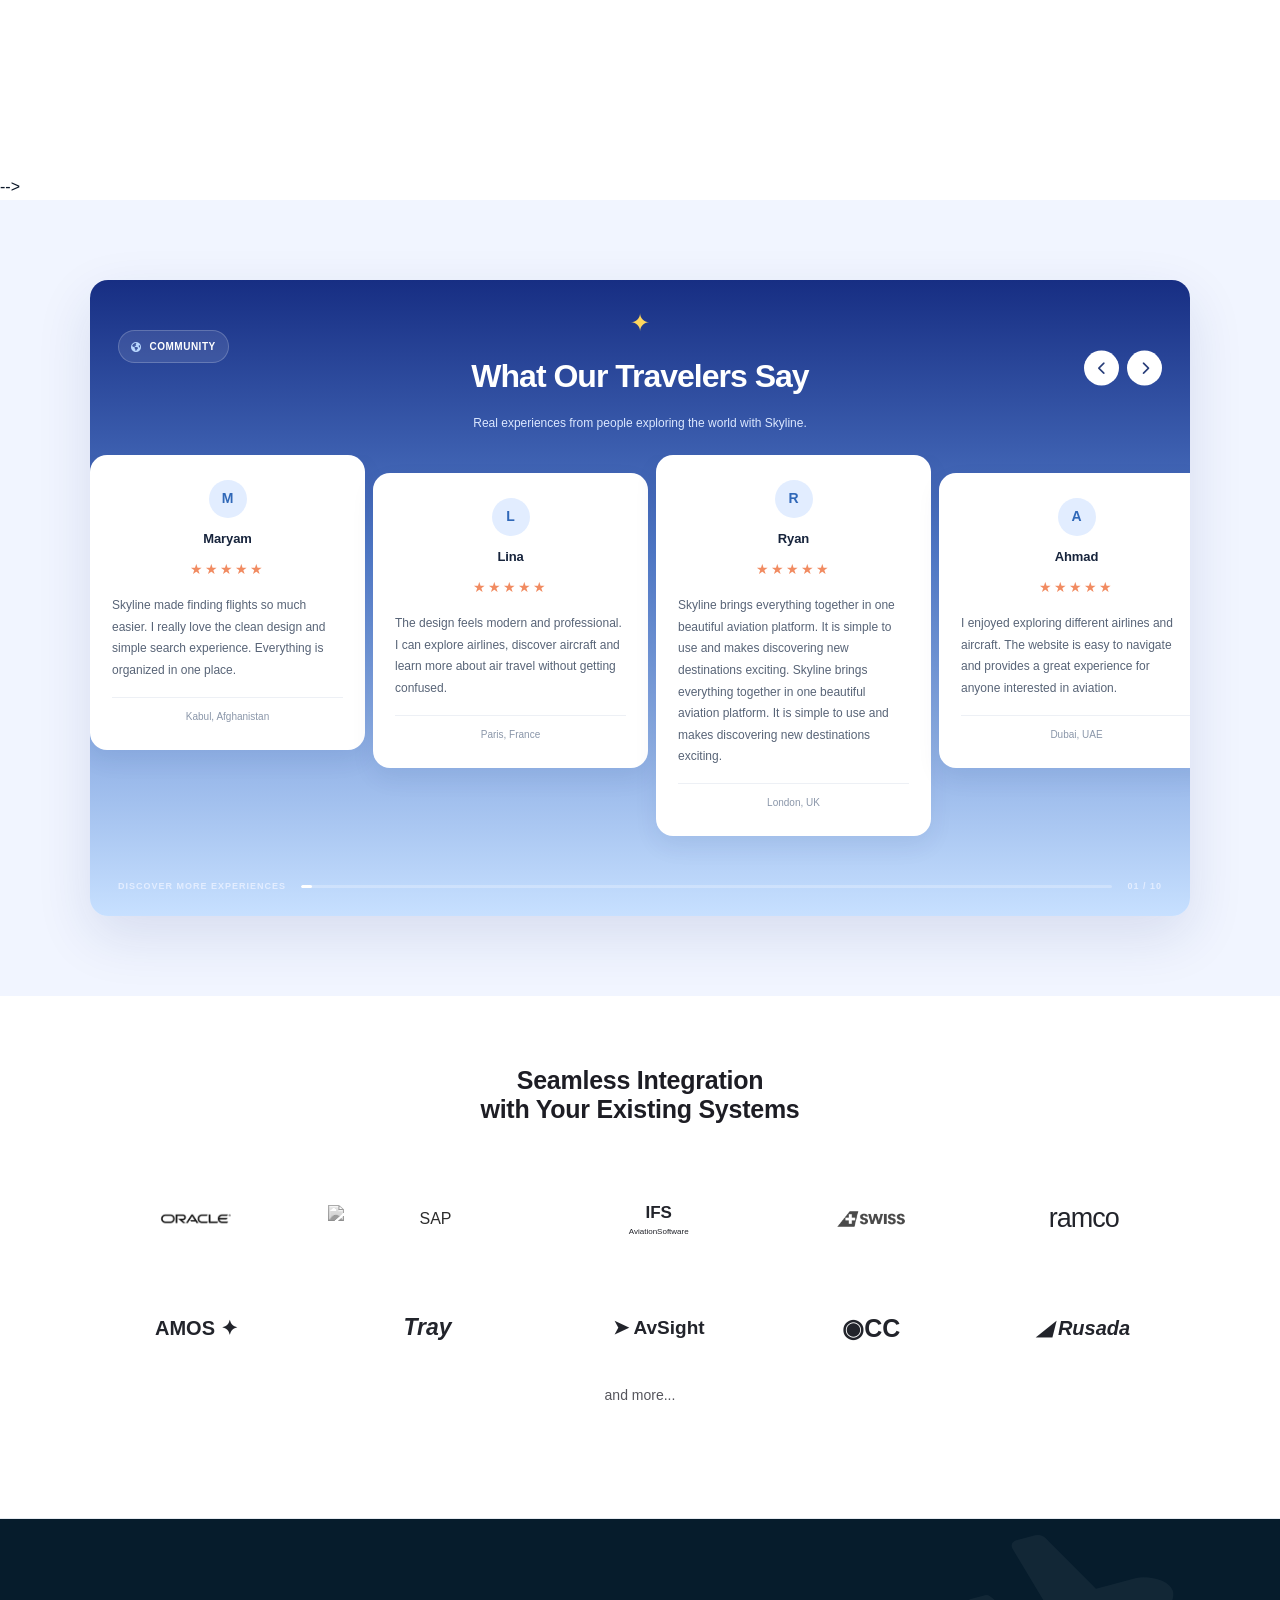
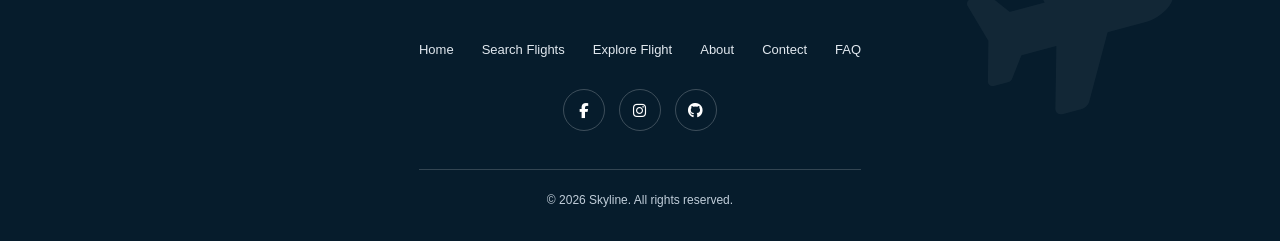
==== commit 3f070b2a: "add costumer part in main page" ====
--- a/index.html
+++ b/index.html
@@ -234,6 +234,11 @@
                             <img src="image/70c52f2dee1086d8a40c5219ec3f7612.jpg" alt="Airplane" class="home--img">
                         </article>
                     </div>
+                    <div class="slide">
+                        <article class="home--article">
+                            <img src="image/haro.jpg" alt="Airplane" class="home--img">
+                        </article>
+                    </div>
 
                     <div class="slide">
                         <article class="home--article">
@@ -243,10 +248,15 @@
 
                     <div class="slide">
                         <article class="home--article">
-                            <img src="image/80ef86d1ce4d86195e5f0ba41f3f4a0b.jpg" alt="Airplane" class="home--img">
+                            <img src="image/air.jpg" alt="Airplane" class="home--img">
                         </article>
                     </div>
-
+                    
+                    <div class="slide">
+                        <article class="home--article">
+                            <img src="image/haro2.jpg" alt="Airplane" class="home--img">
+                        </article>
+                    </div>
 
                     <!-- Arrows -->
                     <div class="slide-controls">
@@ -766,7 +776,7 @@
             <i></i>
         </a>
 
-        <img src="image/b6d4dff3bd024ce91f6f852f11103fbf.jpg" alt="">
+        <img src="image/seven.jpg" alt="">
     </div>
 
 
@@ -778,20 +788,20 @@
             <i></i>
         </a>
 
-        <img src="image/b6d4dff3bd024ce91f6f852f11103fbf.jpg" alt="">
+        <img src="image/siex.jpg" alt="">
     </div>
 
 
     <!-- Lightbox 3 ------------------->
-    <!-- <!-- <div id="lb-3" class="lightbox">
+    <div id="lb-3" class="lightbox">
         <a href="#gallery" class="lightbox_backdrop" aria-label="close"></a>
 
         <a href="#gallery" class="lightbox_close" aria-label="close">
             <i></i>
         </a>
 
-        <img src="image/b6d4dff3bd024ce91f6f852f11103fbf.jpg" alt="">
-    </div> -->
+        <img src="image/five.jpg" alt="">
+    </div>
     -->
 
     <!-- Lightbox 4 ------------------------->
@@ -802,7 +812,7 @@
             <i></i>
         </a>
 
-        <img src="image/b6d4dff3bd024ce91f6f852f11103fbf.jpg" alt="">
+        <img src="image/one.jpg" alt="">
     </div>
 
 
@@ -814,7 +824,7 @@
             <i></i>
         </a>
 
-        <img src="image/b6d4dff3bd024ce91f6f852f11103fbf.jpg" alt="">
+        <img src="image/two.jpg" alt="">
     </div>
 
 
@@ -826,32 +836,32 @@
             <i></i>
         </a>
 
-        <img src="image/ab0bc7120f51d78b8d050cf33059e6ac.jpg" alt="">
+        <img src="image/three.jpg" alt="">
     </div>
 
 
 
-     <div id="lb-7" class="lightbox">
+    <div id="lb-7" class="lightbox">
         <a href="#gallery" class="lightbox_backdrop" aria-label="close"></a>
 
         <a href="#gallery" class="lightbox_close" aria-label="close">
             <i></i>
         </a>
 
-        <img src="image/ab0bc7120f51d78b8d050cf33059e6ac.jpg" alt="">
+        <img src="image/four.jpg" alt="">
     </div>
-   
+
 
 
     <!-- expernace========================------------------------- -->
 
 
-    <section class="benefits-section" id="benefits">
-
-        <div class="benefits-container">
+    <!-- <section class="benefits-section" id="benefits">
+
+        <div class="benefits-container"> -->
 
             <!-- Section Heading =====------------------------------------------------>
-            <div class="benefits-heading">
+            <!-- <div class="benefits-heading">
                 <span>THE AIRPLAN EXPERIENCE</span>
                 <h2>
                     TRAVEL<br>
@@ -862,10 +872,10 @@
                     More than a flight. A better way
                     to experience the world.
                 </p>
-            </div>
+            </div> -->
 
             <!-- Benefit Cards ------------------------------------->
-            <div class="benefits-grid">
+            <!-- <div class="benefits-grid">
 
                 <div class="benefit-card">
                     <span class="benefit-number">01</span>
@@ -901,9 +911,9 @@
                         with thoughtful services at
                         every step.
                     </p>
-                </div>
-
-                <div class="benefit-card">
+                </div> -->
+
+                <!-- <div class="benefit-card">
                     <span class="benefit-number">04</span>
 
                     <h3>Travel With Confidence</h3>
@@ -915,10 +925,10 @@
                     </p>
                 </div>
 
-            </div>
+            </div> -->
 
             <!-- Decorative Side ------------------------------>
-            <div class="benefits-side">
+            <!-- <div class="benefits-side">
                 <span class="side-circle"></span>
                 <span class="side-number">04</span>
                 <span class="side-text">REASONS TO EXPLORE</span>
@@ -927,25 +937,25 @@
 
         </div>
 
-    </section>
+    </section> -->
 
 
 
 
     <!-- coutomar------------------------------ -->
 
-    <section class="testimonial section" id="testimonial">
+    <!-- <section class="testimonial section" id="testimonial">
         <h2 class="section--title">What Are<br>They Saying?</h2>
 
-        <div class="testimonial--container">
+        <div class="testimonial--container"> -->
 
             <!-- Image -->
-            <div class="testimonial--image">
+            <!-- <div class="testimonial--image">
                 <img id="testimonialImage" src="image/913fd5b33ff5c9b2f201b8286c5f17c3.jpg" alt="">
-            </div>
+            </div> -->
 
             <!-- Content -->
-            <div class="testimonial--content">
+            <!-- <div class="testimonial--content">
 
                 <h2 id="testimonialTitle">An Unforgettable Journey</h2>
 
@@ -963,10 +973,10 @@
                         <p id="testimonialJob">Happy Traveler</p>
                     </div>
 
-                </div>
+                </div> -->
 
                 <!-- Buttons -->
-                <div class="testimonial--buttons">
+                <!-- <div class="testimonial--buttons">
                     <button id="prevBtn">←</button>
                     <button id="nextBtn">→</button>
                 </div>
@@ -976,9 +986,343 @@
         </div>
     </section>
 
-
-
-    <!-- logo and sporting  -->
+ -->
+
+   
+
+<!-- TESTIMONIALS SECTION -->
+
+<section class="testimonials-section" id="testimonials">
+
+    <div class="testimonials-container">
+
+        <!-- Header -->
+
+        <div class="testimonials-header">
+
+            <div class="testimonial-label">
+                <i class="fa-solid fa-earth-americas"></i>
+                <span>COMMUNITY</span>
+            </div>
+
+            <div class="testimonial-heading">
+                <span class="heading-star">✦</span>
+
+                <h2>What Our Travelers Say</h2>
+
+                <p>
+                    Real experiences from people exploring the world with Skyline.
+                </p>
+            </div>
+
+            <!-- Navigation Buttons -->
+
+            <div class="testimonial-controls">
+
+                <button class="testimonial-btn" id="testimonialPrev"
+                        aria-label="Previous testimonials">
+                    <i class="fa-solid fa-chevron-left"></i>
+                </button>
+
+                <button class="testimonial-btn" id="testimonialNext"
+                        aria-label="Next testimonials">
+                    <i class="fa-solid fa-chevron-right"></i>
+                </button>
+
+            </div>
+
+        </div>
+
+
+        <!-- Cards Slider -->
+
+        <div class="testimonial-slider" id="testimonialSlider">
+
+            <!-- Card 1 -->
+
+            <article class="testimonial-card">
+
+                <div class="user-avatar">M</div>
+
+                <h3>Maryam</h3>
+
+                <div class="testimonial-stars">
+                    ★★★★★
+                </div>
+
+                <p>
+                    Skyline made finding flights so much easier.
+                    I really love the clean design and simple
+                    search experience. Everything is organized
+                    in one place.
+                </p>
+
+                <span class="testimonial-country">
+                    Kabul, Afghanistan
+                </span>
+
+            </article>
+              <article class="testimonial-card">
+
+                <div class="user-avatar">L</div>
+
+                <h3>Lina</h3>
+
+                <div class="testimonial-stars">
+                    ★★★★★
+                </div>
+
+                <p>
+                    The design feels modern and professional.
+                    I can explore airlines, discover aircraft
+                    and learn more about air travel without
+                    getting confused.
+                </p>
+
+                <span class="testimonial-country">
+                    Paris, France
+                </span>
+
+            </article>
+
+ <!-- Card 6 -->
+
+            <article class="testimonial-card">
+
+                <div class="user-avatar">R</div>
+
+                <h3>Ryan</h3>
+
+                <div class="testimonial-stars">
+                    ★★★★★
+                </div>
+
+                <p>
+                    Skyline brings everything together in
+                    one beautiful aviation platform. It is
+                    simple to use and makes discovering
+                    new destinations exciting.
+                    Skyline brings everything together in
+                    one beautiful aviation platform. It is
+                    simple to use and makes discovering
+                    new destinations exciting.
+                </p>
+
+                <span class="testimonial-country">
+                    London, UK
+                </span>
+
+            </article>
+
+            <!-- Card 2 -->
+
+            <article class="testimonial-card">
+
+                <div class="user-avatar">A</div>
+
+                <h3>Ahmad</h3>
+
+                <div class="testimonial-stars">
+                    ★★★★★
+                </div>
+
+                <p>
+                    I enjoyed exploring different airlines and
+                    aircraft. The website is easy to navigate
+                    and provides a great experience for anyone
+                    interested in aviation.
+                </p>
+
+                <span class="testimonial-country">
+                    Dubai, UAE
+                </span>
+
+            </article>
+
+
+            <!-- Card 3 -->
+
+            <article class="testimonial-card">
+
+                <div class="user-avatar">S</div>
+
+                <h3>Sara</h3>
+
+                <div class="testimonial-stars">
+                    ★★★★★
+                </div>
+
+                <p>
+                    What I like most about Skyline is its
+                    beautiful interface. Searching for flights
+                    and exploring destinations feels simple,
+                    smooth, and enjoyable.
+                </p>
+
+                <span class="testimonial-country">
+                    Istanbul, Turkey
+                </span>
+
+            </article>
+
+
+            <!-- Card 4 -->
+
+            <article class="testimonial-card">
+
+                <div class="user-avatar">O</div>
+
+                <h3>Omar</h3>
+
+                <div class="testimonial-stars">
+                    ★★★★★
+                </div>
+
+                <p>
+                    A wonderful platform for discovering the
+                    world of aviation. I especially like the
+                    flight information and the way everything
+                    is presented.
+                </p>
+
+                <span class="testimonial-country">
+                    Kuala Lumpur, Malaysia
+                </span>
+
+            </article>
+
+
+            <!-- Card 5 -->
+
+            <article class="testimonial-card">
+
+                <div class="user-avatar">L</div>
+
+                <h3>Lina</h3>
+
+                <div class="testimonial-stars">
+                    ★★★★★
+                </div>
+
+                <p>
+                    The design feels modern and professional.
+                    I can explore airlines, discover aircraft
+                    and learn more about air travel without
+                    getting confused.
+                </p>
+
+                <span class="testimonial-country">
+                    Paris, France
+                </span>
+
+            </article>
+
+
+            <!-- Card 6 -->
+
+            <article class="testimonial-card">
+
+                <div class="user-avatar">R</div>
+
+                <h3>Ryan</h3>
+
+                <div class="testimonial-stars">
+                    ★★★★★
+                </div>
+
+                <p>
+                    Skyline brings everything together in
+                    one beautiful aviation platform. It is
+                    simple to use and makes discovering
+                    new destinations exciting.
+                    Skyline brings everything together in
+                    one beautiful aviation platform. It is
+                    simple to use and makes discovering
+                    new destinations exciting.
+                </p>
+
+                <span class="testimonial-country">
+                    London, UK
+                </span>
+
+            </article>
+              <article class="testimonial-card">
+
+                <div class="user-avatar">L</div>
+
+                <h3>Lina</h3>
+
+                <div class="testimonial-stars">
+                    ★★★★★
+                </div>
+
+                <p>
+                    The design feels modern and professional.
+                    I can explore airlines, discover aircraft
+                    and learn more about air travel without
+                    getting confused.
+                </p>
+
+                <span class="testimonial-country">
+                    Paris, France
+                </span>
+
+            </article>
+             <!-- Card 6 -->
+
+            <article class="testimonial-card">
+
+                <div class="user-avatar">R</div>
+
+                <h3>Ryan</h3>
+
+                <div class="testimonial-stars">
+                    ★★★★★
+                </div>
+
+                <p>
+                    Skyline brings everything together in
+                    one beautiful aviation platform. It is
+                    simple to use and makes discovering
+                    new destinations exciting.
+                    Skyline brings everything together in
+                    one beautiful aviation platform. It is
+                    simple to use and makes discovering
+                    new destinations exciting.
+                </p>
+
+                <span class="testimonial-country">
+                    London, UK
+                </span>
+
+            </article>
+
+
+        </div>
+
+        <!-- Slider Progress -->
+
+        <div class="testimonial-bottom">
+
+            <span>DISCOVER MORE EXPERIENCES</span>
+
+            <div class="testimonial-progress">
+                <div class="testimonial-progress-bar"
+                     id="testimonialProgress"></div>
+            </div>
+
+            <span class="testimonial-count" id="testimonialCount">
+                01 / 06
+            </span>
+
+        </div>
+
+    </div>
+
+</section>
+
+
+ <!-- logo and sporting  -->
 
     <section class="integration-section">
 
@@ -1033,8 +1377,6 @@
         <p class="more-text">and more...</p>
 
     </section>
-
-
 
     <!-- FOOTER --------------------------------------->
 
@@ -1091,7 +1433,7 @@
 <script src="js/search.js"></script>
 <script src="js/sideder.js"></script>
 <script src="js/slider.js"></script>
-
+<script src="js/about.js"></script>
 
 
 </html>
--- a/css/style.css
+++ b/css/style.css
@@ -2828,4 +2828,382 @@
 .search-quick button:hover {
     background: #083d89;
     transform: translateY(-1px);
+}
+
+
+/* sbout cutomer */
+/* ==================================
+   SKYLINE TESTIMONIALS SECTION
+================================== */
+
+.testimonials-section {
+    width: 100%;
+    padding: 80px 5%;
+    background: #f1f5ff;
+}
+
+.testimonials-container {
+    position: relative;
+    max-width: 1100px;
+    margin: auto;
+    overflow: hidden;
+
+    border-radius: 18px;
+
+    background: linear-gradient(
+        180deg,
+        #172e83 0%,
+        #527bc9 43%,
+        #c7e0ff 100%
+    );
+
+    box-shadow: 0 20px 55px rgba(23, 53, 120, 0.12);
+}
+
+
+/* HEADER */
+
+.testimonials-header {
+    position: relative;
+
+    min-height: 175px;
+    padding: 38px 30px;
+
+    display: flex;
+    align-items: center;
+    justify-content: space-between;
+
+    color: white;
+}
+
+.testimonial-label {
+    position: absolute;
+    left: 28px;
+    top: 50px;
+
+    display: flex;
+    align-items: center;
+    gap: 8px;
+
+    padding: 7px 12px;
+
+    border: 1px solid rgba(255,255,255,0.2);
+    border-radius: 30px;
+
+    background: rgba(255,255,255,0.1);
+
+    font-size: 10px;
+    font-weight: 700;
+    letter-spacing: 0.5px;
+}
+
+.testimonial-label i {
+    color: #b9d8ff;
+}
+
+.testimonial-heading {
+    position: absolute;
+    left: 50%;
+    top: 50%;
+
+    width: 65%;
+    text-align: center;
+
+    transform: translate(-50%, -50%);
+}
+
+.heading-star {
+    display: block;
+    color: #ffd75e;
+    font-size: 24px;
+    margin-bottom: 5px;
+}
+
+.testimonial-heading h2 {
+    margin: 0;
+
+    color: white;
+    font-size: clamp(23px, 3vw, 32px);
+    font-weight: 600;
+    letter-spacing: -1px;
+}
+
+.testimonial-heading p {
+    margin-top: 10px;
+
+    color: #dce8ff;
+    font-size: 12px;
+    line-height: 1.7;
+}
+
+
+/* NAVIGATION BUTTONS */
+
+.testimonial-controls {
+    position: absolute;
+    right: 28px;
+    top: 50%;
+
+    display: flex;
+    gap: 8px;
+
+    transform: translateY(-50%);
+}
+
+.testimonial-btn {
+    display: flex;
+    align-items: center;
+    justify-content: center;
+
+    width: 35px;
+    height: 35px;
+
+    border: none;
+    border-radius: 50%;
+
+    background: #fff;
+    color: #263c78;
+
+    cursor: pointer;
+
+    transition: 0.3s ease;
+}
+
+.testimonial-btn:hover {
+    background: #b9d7ff;
+    transform: scale(1.1);
+}
+
+.testimonial-btn:disabled {
+    opacity: 0.45;
+    cursor: not-allowed;
+}
+
+
+/* SLIDER */
+
+.testimonial-slider {
+    display: flex;
+    align-items: flex-start;
+
+    gap: 8px;
+
+    overflow-x: auto;
+    overflow-y: hidden;
+
+    padding: 0 25px 25px;
+
+    scroll-behavior: smooth;
+    scroll-snap-type: x mandatory;
+
+    scrollbar-width: none;
+}
+
+.testimonial-slider::-webkit-scrollbar {
+    display: none;
+}
+
+
+/* TESTIMONIAL CARD */
+
+.testimonial-card {
+    flex: 0 0 275px;
+    min-height: 250px;
+
+    padding: 25px 22px;
+
+    display: flex;
+    flex-direction: column;
+    align-items: center;
+
+    text-align: center;
+
+    background: #fff;
+    border-radius: 17px;
+
+    scroll-snap-align: start;
+
+    box-shadow: 0 10px 25px rgba(20, 45, 100, 0.07);
+
+    transition:
+        transform 0.35s ease,
+        box-shadow 0.35s ease;
+}
+
+.testimonial-card:nth-child(even) {
+    margin-top: 18px;
+}
+
+.testimonial-card:hover {
+    transform: translateY(-7px);
+
+    box-shadow: 0 15px 30px rgba(20, 45, 100, 0.13);
+}
+
+
+/* AVATAR */
+
+.user-avatar {
+    width: 38px;
+    height: 38px;
+
+    display: flex;
+    align-items: center;
+    justify-content: center;
+
+    border-radius: 50%;
+
+    background: #e2edff;
+    color: #3068b8;
+
+    font-size: 14px;
+    font-weight: 700;
+
+    margin-bottom: 10px;
+}
+
+
+/* NAME */
+
+.testimonial-card h3 {
+    margin: 0;
+
+    color: #17243c;
+    font-size: 13px;
+    font-weight: 700;
+}
+
+
+/* STARS */
+
+.testimonial-stars {
+    margin: 8px 0 13px;
+
+    color: #f18b61;
+    font-size: 14px;
+    letter-spacing: 2px;
+}
+
+
+/* REVIEW TEXT */
+
+.testimonial-card p {
+    margin: 0;
+
+    color: #586477;
+
+    font-size: 12px;
+    line-height: 1.8;
+
+    text-align: left;
+}
+
+
+/* COUNTRY */
+
+.testimonial-country {
+    margin-top: 15px;
+    padding-top: 10px;
+
+    width: 100%;
+
+    border-top: 1px solid #edf0f5;
+
+    color: #8a96a9;
+    font-size: 10px;
+}
+
+
+/* BOTTOM */
+
+.testimonial-bottom {
+    display: flex;
+    align-items: center;
+    gap: 15px;
+
+    padding: 0 28px 22px;
+
+    color: #e3edff;
+    font-size: 9px;
+    font-weight: 700;
+    letter-spacing: 1px;
+}
+
+.testimonial-progress {
+    flex: 1;
+    height: 3px;
+
+    background: rgba(255,255,255,0.25);
+    border-radius: 10px;
+    overflow: hidden;
+}
+
+.testimonial-progress-bar {
+    width: 16.66%;
+    height: 100%;
+
+    background: white;
+    border-radius: 10px;
+
+    transition: width 0.3s ease;
+}
+
+.testimonial-count {
+    white-space: nowrap;
+}
+
+
+/* RESPONSIVE */
+
+@media(max-width: 768px) {
+
+    .testimonials-section {
+        padding: 55px 4%;
+    }
+
+    .testimonials-header {
+        min-height: 185px;
+    }
+
+    .testimonial-label {
+        top: 20px;
+        left: 20px;
+    }
+
+    .testimonial-heading {
+        width: 85%;
+        top: 58%;
+    }
+
+    .testimonial-controls {
+        top: 25px;
+        right: 18px;
+        transform: none;
+    }
+
+    .testimonial-slider {
+        padding: 0 15px 22px;
+    }
+
+    .testimonial-card {
+        flex-basis: 245px;
+    }
+
+}
+
+@media(max-width: 480px) {
+
+    .testimonials-heading h2 {
+        font-size: 21px;
+    }
+
+    .testimonial-heading p {
+        font-size: 11px;
+    }
+
+    .testimonial-bottom {
+        padding: 0 15px 20px;
+        font-size: 8px;
+    }
+
 }
--- a/css/about.css
+++ b/css/about.css
@@ -1057,4 +1057,7 @@
         font-size: 29px;
     }
 
-}+}
+
+
+/* cunm */
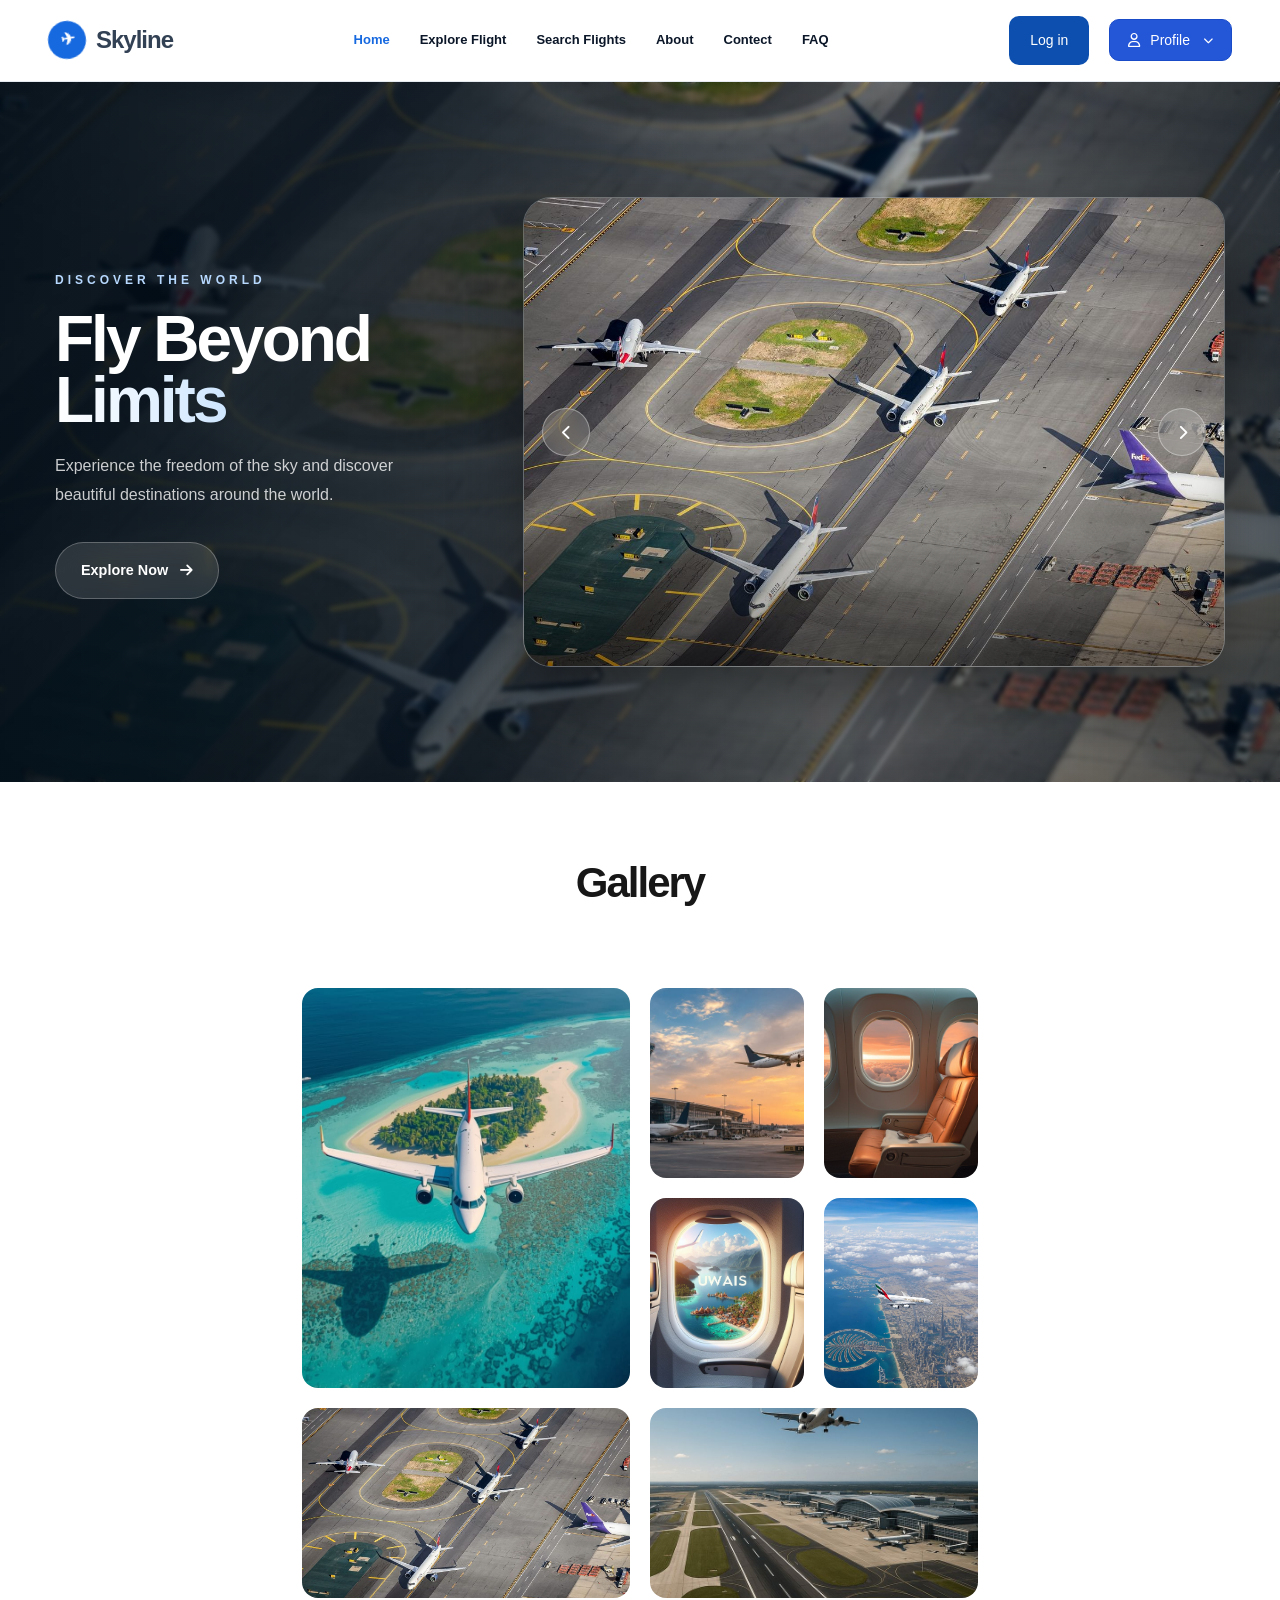
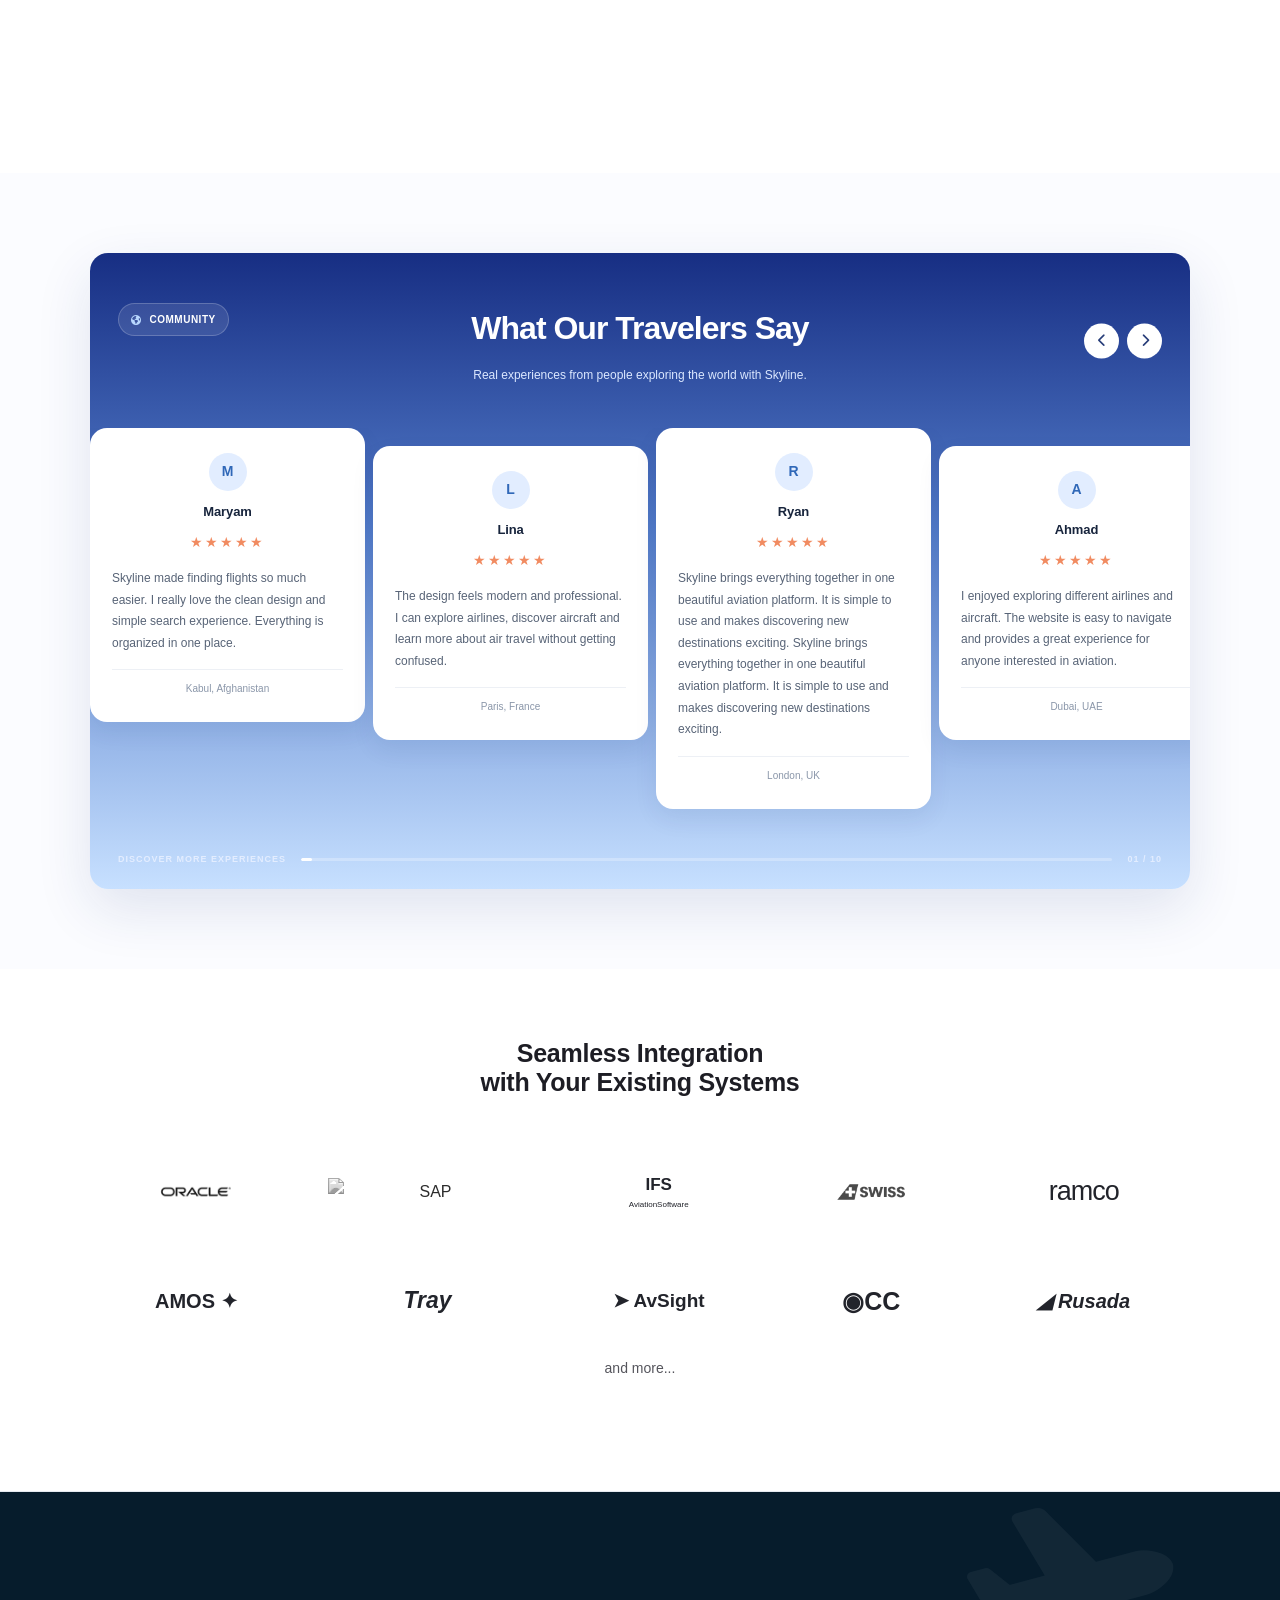
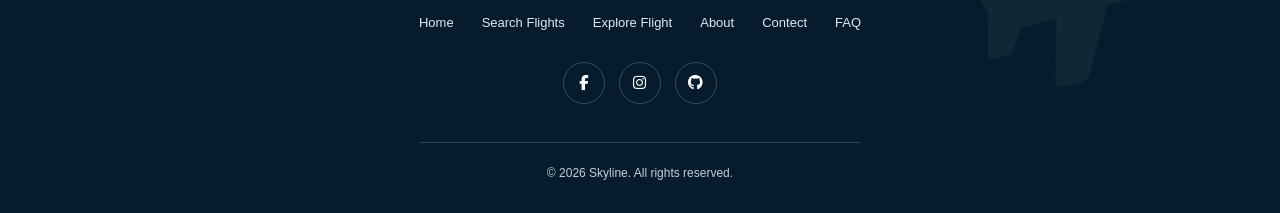
==== commit 9cbf9548: "add the javascript functinaltiy for contect" ====
--- a/index.html
+++ b/index.html
@@ -80,8 +80,9 @@
             <!-- nav-------------------------------------------------- -->
             <div class="nav-item">
                 <a href="index.html" class="active">Home</a>
+
+                <a href="explore.html">Explore Flight</a>
                 <a href="searchFlight.html">Search Flights</a>
-                <a href="explore.html">Explore Flight</a>
                 <a href="about.html">About</a>
                 <a href="contect.html">Contect</a>
                 <a href="faq.html">FAQ</a>
@@ -93,11 +94,12 @@
                     style="display:flex;flex-direction:column;gap:4px;background:var(--white);border:1px solid var(--border);border-radius:var(--radius-md);padding:10px;box-shadow:var(--shadow-soft);">
                     <li><a href="index.html" style="display:block;padding:10px 8px;font-weight:600;">Home</a>
                     </li>
+
+                    <li><a href="explore.html" style="display:block;padding:10px 8px;font-weight:600;">Explore
+                            Flight</a></li>
                     <li><a href="searchFlight.html" style="display:block;padding:10px 8px;font-weight:600;">Search
                             Flights</a>
                     </li>
-                    <li><a href="explore.html" style="display:block;padding:10px 8px;font-weight:600;">Explore
-                            Flight</a>
                     <li><a href="contect.html" style="display:block;padding:10px 8px;font-weight:600;">contect</a>
                     </li>
                     <li><a href="about.html" style="display:block;padding:10px 8px;font-weight:600;">About</a>
@@ -186,8 +188,6 @@
     </header>
 
 
-    <!-- hero section---------------------------------------- -->
-    <!-- hero section ---------------------------------------- -->
     <!-- Hero Section -->
     <main class="main">
         <section class="home section">
@@ -251,7 +251,7 @@
                             <img src="image/air.jpg" alt="Airplane" class="home--img">
                         </article>
                     </div>
-                    
+
                     <div class="slide">
                         <article class="home--article">
                             <img src="image/haro2.jpg" alt="Airplane" class="home--img">
@@ -287,18 +287,6 @@
         </div>
 
 
-        <!-- Quick Search -->
-        <!-- <div class="search-quick">
-
-            <i class="fa-solid fa-magnifying-glass"></i>
-
-            <input type="search" id="flight-search" placeholder="Search Countries, Cities, Destinations...">
-
-            <button type="button" id="search-btn">
-                Search
-            </button>
-
-        </div> -->
 
 
         <!-- GALLERY -->
@@ -413,12 +401,6 @@
             </div>
 
 
-
-
-
-
-
-
         </div>
 
     </section>
@@ -426,347 +408,7 @@
 
 
 
-    <!-- 
-        <div class="flight-search">
-            <form class="Quick-search-panel" id="Quick-search-panel"></form> -->
-
-    <!-- Trip Type -->
-
-    <!-- <div class="trip-type">
-                <button class="trip-btn active">
-                    <i class="fa-solid fa-right-left"></i>
-                    Round Trip
-                </button>
-
-                <button class="trip-btn">
-                    <i class="fa-solid fa-arrow-right"></i>
-                    One Way
-                </button>
-            </div>
-
-
-            <div class="search-fields"> -->
-
-    <!-- From -->
-    <!-- <div class="flight-field">
-                    <i class="fa-solid fa-plane-departure field-icon"></i>
-
-                    <div class="field-content">
-                        <label>FROM</label>
-
-                        <select>
-                            <option selected disabled>Select departure city</option>
-                            <option>Accra (ACC)</option>
-                            <option>Amsterdam (AMS)</option>
-                            <option>Athens (ATH)</option>
-                            <option>Atlanta (ATL)</option>
-                            <option>Bangkok (BKK)</option>
-                            <option>Barcelona (BCN)</option>
-                            <option>Beijing (PEK)</option>
-                            <option>Kabul (KBL)</option>
-                            <option>Dubai (DXB)</option>
-                            <option>London (LHR)</option>
-                            <option>New York (JFK)</option>
-                        </select>
-                    </div>
-                </div> -->
-
-
-    <!-- To -->
-    <!-- <div class="flight-field">
-                    <i class="fa-solid fa-plane-arrival field-icon"></i>
-
-                    <div class="field-content">
-                        <label>TO</label>
-
-                        <select>
-                            <option selected disabled>Select arrival city</option>
-                            <option>Accra (ACC)</option>
-                            <option>Amsterdam (AMS)</option>
-                            <option>Athens (ATH)</option>
-                            <option>Atlanta (ATL)</option>
-                            <option>Bangkok (BKK)</option>
-                            <option>Barcelona (BCN)</option>
-                            <option>Beijing (PEK)</option>
-                            <option>Kabul (KBL)</option>
-                            <option>Dubai (DXB)</option>
-                            <option>London (LHR)</option>
-                            <option>New York (JFK)</option>
-                        </select>
-                    </div>
-                </div> -->
-
-
-    <!-- Date -->
-    <!-- <div class="flight-field">
-                    <i class="fa-solid fa-calendar-days field-icon"></i>
-
-                    <div class="field-content">
-                        <label>DEPARTURE</label>
-                        <input type="date">
-                    </div>
-                </div> -->
-
-
-    <!-- Passengers -->
-
-
-
-    <!-- Class -->
-    <!-- <div class="flight-field">
-                    <i class="fa-solid fa-chair field-icon"></i>
-
-                    <div class="field-content">
-                        <label>CLASS</label>
-
-                        <select>
-                            <option>Economy</option>
-                            <option>Premium Economy</option>
-                            <option>Business</option>
-                            <option>First Class</option>
-                        </select>
-                    </div>
-                </div>
-
-            </div>
-
-
-            <button class="search-flight">
-                <i class="fa-solid fa-magnifying-glass"></i>
-                Search Flights
-            </button>
-
-        </div> -->
-    <!-- 
-    </section> -->
-
-    <!-- ABOUT / JOURNEY SECTION -->
-    <!-- 
-    <section class="journey-section" id="about">
-
-        <div class="journey-container">
-
-            <div class="journey-small">
-                <span>OUR JOURNEY</span>
-                <p>
-                    We are an international
-                    travel experience.
-                </p>
-            </div>
-
-            <div class="journey-content">
-
-                <h2>
-                    We're creating a new
-                    way to <span>explore the
-                        world</span> through
-                    unforgettable journeys.
-                </h2>
-
-                <p>
-                    From breathtaking destinations to seamless
-                    travel experiences, we bring everything
-                    together to make every journey meaningful.
-                </p>
-
-                <a href="#destinations" class="journey-link">
-                    Discover our story
-                    <span>↗</span>
-                </a>
-
-            </div>
-
-            <div class="journey-visual">
-                <img src="image/9fb4d49bfdd3ab8312bae53b093f3165.jpg" alt="Airplane above the clouds">
-
-                <div class="journey-image-caption">
-                    <span>01 / 03</span>
-                    <span>BEYOND THE ORDINARY</span>
-                </div>
-            </div>
-
-        </div>
-
-    </section> -->
-
-
-    <!-- above-------------------------------------------- -->
-
-
-
-    <!-- catagories------------------------------------------ -->
-    <!-- <section id="catagories" class="catagories">
-            <div class="container">
-                <div class="sec-head">
-                    <span class="script">Winderful Place For You</span>
-                    <h2 class="sec-tittle">Tour categories</h2>
-                </div>
-                <div class="slider-nav slider-nav--center" data-slider="catagories">
-                    <button class="slider-nav_btn" data-dir="prev" aria-label="prev">
-                        <i class="bi bi-arrow-left"></i>
-                    </button>
-                    <button class="slider-nav_btn" data-dir="next" aria-label="next">
-                        <i class="bi bi-arrow-right"></i>
-                    </button>
-                </div>
-                <div class="swiper catagories-swiper">
-                    <div class="swiper-wrapper">
-                        <div class="swiper-slide">
-
-                            <a href="#tours" class="cat-card">
-                                <img src="image/c17930568d13a40f9382b298fe70d143.jpg" alt="">
-                                <div class="cat-card_body">
-                                    <h3>Cruises</h3>
-                                    <span>12 Tours</span>
-                                </div>
-                                <span class="cat-card_go">
-                                    <i class="bi bi-arrow-right"></i>
-                                </span>
-                            </a>
-                        </div>
-                        <div class="swiper-slide">
-
-                            <a href="#tours" class="cat-card">
-                                <img src="image/ab0bc7120f51d78b8d050cf33059e6ac.jpg" alt="">
-                                <div class="cat-card_body">
-                                    <h3>Cruises</h3>
-                                    <span>12 Tours</span>
-                                </div>
-                                <span class="cat-card_go">
-                                    <i class="bi bi-arrow-right"></i>
-                                </span>
-                            </a>
-                        </div>
-                        <div class="swiper-slide">
-
-                            <a href="#tours" class="cat-card">
-                                <img src="image/ab0bc7120f51d78b8d050cf33059e6ac.jpg" alt="">
-                                <div class="cat-card_body">
-                                    <h3>Cruises</h3>
-                                    <span>12 Tours</span>
-                                </div>
-                                <span class="cat-card_go">
-                                    <i class="bi bi-arrow-right"></i>
-                                </span>
-                            </a>
-                        </div>
-                        <div class="swiper-slide">
-
-                            <a href="#tours" class="cat-card">
-                                <img src="image/ab0bc7120f51d78b8d050cf33059e6ac.jpg" alt="">
-                                <div class="cat-card_body">
-                                    <h3>Cruises</h3>
-                                    <span>12 Tours</span>
-                                </div>
-                                <span class="cat-card_go">
-                                    <i class="bi bi-arrow-right"></i>
-                                </span>
-                            </a>
-                        </div>
-
-
-                    </div>
-                </div>
-
-            </div>
-        </section> -->
-
-    <!-- <section class="features">
-
-        <div class="feature">
-            <div class="feature-icon">✈</div>
-            <h3>Worldwide destinations</h3>
-            <p>
-                Reach the places you've always wanted to see
-                with convenient routes around the world.
-            </p>
-        </div>
-
-        <div class="feature">
-            <div class="feature-icon">◈</div>
-            <h3>Simple travel</h3>
-            <p>
-                Everything you need for a smooth and comfortable
-                journey, all in one place.
-            </p>
-        </div>
-
-        <div class="feature">
-            <div class="feature-icon">★</div>
-            <h3>Better experience</h3>
-            <p>
-                Enjoy thoughtful service and a modern experience
-                from booking to arrival.
-            </p>
-        </div>
-
-    </section> -->
-
-    <!-- gallery-------------------------------------------------- -->
-    <!-- <div class="head-title">
-        
-        <div class="gallery_grid"> -->
-
-
-    <!-- Image 1 ------------------------->
-    <!-- <div class="gallery_item">
-                <img src="image/e348e29320fe406a75d105a5073d3cd1.jpg" alt="">
-                <a href="#lb-1" class="gallery_zoom" aria-label="Open image">
-                    <i class="fa-solid fa-magnifying-glass"></i>
-                </a>
-            </div> -->
-
-    <!-- Image 2 ------------------->
-    <!-- <div class="gallery_item">
-                <img src="image/ab0bc7120f51d78b8d050cf33059e6ac.jpg" alt="">
-                <a href="#lb-2" class="gallery_zoom" aria-label="Open image">
-                    <i class="fa-solid fa-magnifying-glass"></i>
-                </a>
-            </div> -->
-
-    <!-- Image 3 --------------------->
-    <!-- <div class="gallery_item">
-                <img src="image/913fd5b33ff5c9b2f201b8286c5f17c3.jpg" alt="">
-                <a href="#lb-3" class="gallery_zoom" aria-label="Open image">
-                    <i class="fa-solid fa-magnifying-glass"></i>
-                </a>
-            </div> -->
-
-    <!-- Image 4 --------------->
-    <!-- <div class="gallery_item">
-                <img src="image/599416ffa5885e697cd82a8fecb0a498.jpg" alt="">
-                <a href="#lb-4" class="gallery_zoom" aria-label="Open image">
-                    <i class="fa-solid fa-magnifying-glass"></i>
-                </a>
-            </div> -->
-
-    <!-- Image 5 ---------------->
-    <!-- <div class="gallery_item">
-                <img src="image/f2c6ca21ffaf37202acb91c1e205d4b1.jpg" alt="">
-                <a href="#lb-5" class="gallery_zoom" aria-label="Open image">
-                    <i class="fa-solid fa-magnifying-glass"></i>
-                </a>
-            </div> -->
-
-    <!-- Image 6 --------------->
-    <!-- <div class="gallery_item">
-                <img src="image/a56f514dbc1a2c732226821b3e1d8c89.jpg" alt="">
-                <a href="#lb-6" class="gallery_zoom" aria-label="Open image">
-                    <i class="fa-solid fa-magnifying-glass"></i>
-                </a>
-            </div> -->
-
-    <!-- Image 7 ------------->
-    <!-- <div class="gallery_item">
-                <img src="image/80ef86d1ce4d86195e5f0ba41f3f4a0b.jpg" alt="">
-                <a href="#lb-7" class="gallery_zoom" aria-label="Open image">
-                    <i class="fa-solid fa-magnifying-glass"></i>
-                </a>
-            </div>
-
-        </div>
-    </div>
-     </section> -->
+
 
     <!-- Lightbox 1---------------- -->
     <div id="lb-1" class="lightbox">
@@ -802,7 +444,7 @@
 
         <img src="image/five.jpg" alt="">
     </div>
-    -->
+  
 
     <!-- Lightbox 4 ------------------------->
     <div id="lb-4" class="lightbox">
@@ -853,476 +495,335 @@
 
 
 
-    <!-- expernace========================------------------------- -->
-
-
-    <!-- <section class="benefits-section" id="benefits">
-
-        <div class="benefits-container"> -->
-
-            <!-- Section Heading =====------------------------------------------------>
-            <!-- <div class="benefits-heading">
-                <span>THE AIRPLAN EXPERIENCE</span>
-                <h2>
-                    TRAVEL<br>
-                    BEYOND<br>
-                    EXPECTATIONS.
-                </h2>
-                <p>
-                    More than a flight. A better way
-                    to experience the world.
-                </p>
-            </div> -->
-
-            <!-- Benefit Cards ------------------------------------->
-            <!-- <div class="benefits-grid">
-
-                <div class="benefit-card">
-                    <span class="benefit-number">01</span>
-
-                    <h3>Seamless Booking</h3>
-
-                    <p>
-                        Book your next journey with ease.
-                        Simple, convenient and designed
-                        around your needs.
-                    </p>
-                </div>
-
-                <div class="benefit-card">
-                    <span class="benefit-number">02</span>
-
-                    <h3>Worldwide Destinations</h3>
-
-                    <p>
-                        Discover incredible places and
-                        explore destinations across
-                        the world.
-                    </p>
-                </div>
-
-                <div class="benefit-card">
-                    <span class="benefit-number">03</span>
-
-                    <h3>Comfort & Care</h3>
-
-                    <p>
-                        Enjoy a smooth travel experience
-                        with thoughtful services at
-                        every step.
-                    </p>
-                </div> -->
-
-                <!-- <div class="benefit-card">
-                    <span class="benefit-number">04</span>
-
-                    <h3>Travel With Confidence</h3>
-
-                    <p>
-                        Plan your journey with confidence
-                        and enjoy every moment
-                        of your adventure.
-                    </p>
-                </div>
-
-            </div> -->
-
-            <!-- Decorative Side ------------------------------>
-            <!-- <div class="benefits-side">
-                <span class="side-circle"></span>
-                <span class="side-number">04</span>
-                <span class="side-text">REASONS TO EXPLORE</span>
-                <span class="side-arrow">↗</span>
+
+    <section class="testimonials-section" id="testimonials">
+
+        <div class="testimonials-container">
+
+            <!-- Header -->
+
+            <div class="testimonials-header">
+
+                <div class="testimonial-label">
+                    <i class="fa-solid fa-earth-americas"></i>
+                    <span>COMMUNITY</span>
+                </div>
+
+                <div class="testimonial-heading">
+                    <span class="heading-star"></span>
+
+                    <h2>What Our Travelers Say</h2>
+
+                    <p>
+                        Real experiences from people exploring the world with Skyline.
+                    </p>
+                </div>
+
+                <!-- Navigation Buttons -->
+
+                <div class="testimonial-controls">
+
+                    <button class="testimonial-btn" id="testimonialPrev" aria-label="Previous testimonials">
+                        <i class="fa-solid fa-chevron-left"></i>
+                    </button>
+
+                    <button class="testimonial-btn" id="testimonialNext" aria-label="Next testimonials">
+                        <i class="fa-solid fa-chevron-right"></i>
+                    </button>
+
+                </div>
+
+            </div>
+
+
+            <!-- Cards Slider -->
+
+            <div class="testimonial-slider" id="testimonialSlider">
+
+                <!-- Card 1 -->
+
+                <article class="testimonial-card">
+
+                    <div class="user-avatar">M</div>
+
+                    <h3>Maryam</h3>
+
+                    <div class="testimonial-stars">
+                        ★★★★★
+                    </div>
+
+                    <p>
+                        Skyline made finding flights so much easier.
+                        I really love the clean design and simple
+                        search experience. Everything is organized
+                        in one place.
+                    </p>
+
+                    <span class="testimonial-country">
+                        Kabul, Afghanistan
+                    </span>
+
+                </article>
+                <article class="testimonial-card">
+
+                    <div class="user-avatar">L</div>
+
+                    <h3>Lina</h3>
+
+                    <div class="testimonial-stars">
+                        ★★★★★
+                    </div>
+
+                    <p>
+                        The design feels modern and professional.
+                        I can explore airlines, discover aircraft
+                        and learn more about air travel without
+                        getting confused.
+                    </p>
+
+                    <span class="testimonial-country">
+                        Paris, France
+                    </span>
+
+                </article>
+
+                <!-- Card 6 -->
+
+                <article class="testimonial-card">
+
+                    <div class="user-avatar">R</div>
+
+                    <h3>Ryan</h3>
+
+                    <div class="testimonial-stars">
+                        ★★★★★
+                    </div>
+
+                    <p>
+                        Skyline brings everything together in
+                        one beautiful aviation platform. It is
+                        simple to use and makes discovering
+                        new destinations exciting.
+                        Skyline brings everything together in
+                        one beautiful aviation platform. It is
+                        simple to use and makes discovering
+                        new destinations exciting.
+                    </p>
+
+                    <span class="testimonial-country">
+                        London, UK
+                    </span>
+
+                </article>
+
+                <!-- Card 2 -->
+
+                <article class="testimonial-card">
+
+                    <div class="user-avatar">A</div>
+
+                    <h3>Ahmad</h3>
+
+                    <div class="testimonial-stars">
+                        ★★★★★
+                    </div>
+
+                    <p>
+                        I enjoyed exploring different airlines and
+                        aircraft. The website is easy to navigate
+                        and provides a great experience for anyone
+                        interested in aviation.
+                    </p>
+
+                    <span class="testimonial-country">
+                        Dubai, UAE
+                    </span>
+
+                </article>
+
+
+                <!-- Card 3 -->
+
+                <article class="testimonial-card">
+
+                    <div class="user-avatar">S</div>
+
+                    <h3>Sara</h3>
+
+                    <div class="testimonial-stars">
+                        ★★★★★
+                    </div>
+
+                    <p>
+                        What I like most about Skyline is its
+                        beautiful interface. Searching for flights
+                        and exploring destinations feels simple,
+                        smooth, and enjoyable.
+                    </p>
+
+                    <span class="testimonial-country">
+                        Istanbul, Turkey
+                    </span>
+
+                </article>
+
+
+                <!-- Card 4 -->
+
+                <article class="testimonial-card">
+
+                    <div class="user-avatar">O</div>
+
+                    <h3>Omar</h3>
+
+                    <div class="testimonial-stars">
+                        ★★★★★
+                    </div>
+
+                    <p>
+                        A wonderful platform for discovering the
+                        world of aviation. I especially like the
+                        flight information and the way everything
+                        is presented.
+                    </p>
+
+                    <span class="testimonial-country">
+                        Kuala Lumpur, Malaysia
+                    </span>
+
+                </article>
+
+
+                <!-- Card 5 -->
+
+                <article class="testimonial-card">
+
+                    <div class="user-avatar">L</div>
+
+                    <h3>Lina</h3>
+
+                    <div class="testimonial-stars">
+                        ★★★★★
+                    </div>
+
+                    <p>
+                        The design feels modern and professional.
+                        I can explore airlines, discover aircraft
+                        and learn more about air travel without
+                        getting confused.
+                    </p>
+
+                    <span class="testimonial-country">
+                        Paris, France
+                    </span>
+
+                </article>
+
+
+                <!-- Card 6 -->
+
+                <article class="testimonial-card">
+
+                    <div class="user-avatar">R</div>
+
+                    <h3>Ryan</h3>
+
+                    <div class="testimonial-stars">
+                        ★★★★★
+                    </div>
+
+                    <p>
+                        Skyline brings everything together in
+                        one beautiful aviation platform. It is
+                        simple to use and makes discovering
+                        new destinations exciting.
+                        Skyline brings everything together in
+                        one beautiful aviation platform. It is
+                        simple to use and makes discovering
+                        new destinations exciting.
+                    </p>
+
+                    <span class="testimonial-country">
+                        London, UK
+                    </span>
+
+                </article>
+                <article class="testimonial-card">
+
+                    <div class="user-avatar">L</div>
+
+                    <h3>Lina</h3>
+
+                    <div class="testimonial-stars">
+                        ★★★★★
+                    </div>
+
+                    <p>
+                        The design feels modern and professional.
+                        I can explore airlines, discover aircraft
+                        and learn more about air travel without
+                        getting confused.
+                    </p>
+
+                    <span class="testimonial-country">
+                        Paris, France
+                    </span>
+
+                </article>
+                <!-- Card 6 -->
+
+                <article class="testimonial-card">
+
+                    <div class="user-avatar">R</div>
+
+                    <h3>Ryan</h3>
+
+                    <div class="testimonial-stars">
+                        ★★★★★
+                    </div>
+
+                    <p>
+                        Skyline brings everything together in
+                        one beautiful aviation platform. It is
+                        simple to use and makes discovering
+                        new destinations exciting.
+                        Skyline brings everything together in
+                        one beautiful aviation platform. It is
+                        simple to use and makes discovering
+                        new destinations exciting.
+                    </p>
+
+                    <span class="testimonial-country">
+                        London, UK
+                    </span>
+
+                </article>
+
+
+            </div>
+
+            <!-- Slider Progress -->
+
+            <div class="testimonial-bottom">
+
+                <span>DISCOVER MORE EXPERIENCES</span>
+
+                <div class="testimonial-progress">
+                    <div class="testimonial-progress-bar" id="testimonialProgress"></div>
+                </div>
+
+                <span class="testimonial-count" id="testimonialCount">
+                    01 / 06
+                </span>
+
             </div>
 
         </div>
 
-    </section> -->
-
-
-
-
-    <!-- coutomar------------------------------ -->
-
-    <!-- <section class="testimonial section" id="testimonial">
-        <h2 class="section--title">What Are<br>They Saying?</h2>
-
-        <div class="testimonial--container"> -->
-
-            <!-- Image -->
-            <!-- <div class="testimonial--image">
-                <img id="testimonialImage" src="image/913fd5b33ff5c9b2f201b8286c5f17c3.jpg" alt="">
-            </div> -->
-
-            <!-- Content -->
-            <!-- <div class="testimonial--content">
-
-                <h2 id="testimonialTitle">An Unforgettable Journey</h2>
-
-                <p id="testimonialDescription">
-                    My journey with Airplan was amazing. Everything
-                    was smooth and comfortable.
-                </p>
-
-                <div class="testimonial--profile">
-
-                    <img id="testimonialProfile" src="image/pro2.jpg" alt="">
-
-                    <div>
-                        <h3 id="testimonialName">Marina</h3>
-                        <p id="testimonialJob">Happy Traveler</p>
-                    </div>
-
-                </div> -->
-
-                <!-- Buttons -->
-                <!-- <div class="testimonial--buttons">
-                    <button id="prevBtn">←</button>
-                    <button id="nextBtn">→</button>
-                </div>
-
-            </div>
-
-        </div>
+
     </section>
 
- -->
-
-   
-
-<!-- TESTIMONIALS SECTION -->
-
-<section class="testimonials-section" id="testimonials">
-
-    <div class="testimonials-container">
-
-        <!-- Header -->
-
-        <div class="testimonials-header">
-
-            <div class="testimonial-label">
-                <i class="fa-solid fa-earth-americas"></i>
-                <span>COMMUNITY</span>
-            </div>
-
-            <div class="testimonial-heading">
-                <span class="heading-star">✦</span>
-
-                <h2>What Our Travelers Say</h2>
-
-                <p>
-                    Real experiences from people exploring the world with Skyline.
-                </p>
-            </div>
-
-            <!-- Navigation Buttons -->
-
-            <div class="testimonial-controls">
-
-                <button class="testimonial-btn" id="testimonialPrev"
-                        aria-label="Previous testimonials">
-                    <i class="fa-solid fa-chevron-left"></i>
-                </button>
-
-                <button class="testimonial-btn" id="testimonialNext"
-                        aria-label="Next testimonials">
-                    <i class="fa-solid fa-chevron-right"></i>
-                </button>
-
-            </div>
-
-        </div>
-
-
-        <!-- Cards Slider -->
-
-        <div class="testimonial-slider" id="testimonialSlider">
-
-            <!-- Card 1 -->
-
-            <article class="testimonial-card">
-
-                <div class="user-avatar">M</div>
-
-                <h3>Maryam</h3>
-
-                <div class="testimonial-stars">
-                    ★★★★★
-                </div>
-
-                <p>
-                    Skyline made finding flights so much easier.
-                    I really love the clean design and simple
-                    search experience. Everything is organized
-                    in one place.
-                </p>
-
-                <span class="testimonial-country">
-                    Kabul, Afghanistan
-                </span>
-
-            </article>
-              <article class="testimonial-card">
-
-                <div class="user-avatar">L</div>
-
-                <h3>Lina</h3>
-
-                <div class="testimonial-stars">
-                    ★★★★★
-                </div>
-
-                <p>
-                    The design feels modern and professional.
-                    I can explore airlines, discover aircraft
-                    and learn more about air travel without
-                    getting confused.
-                </p>
-
-                <span class="testimonial-country">
-                    Paris, France
-                </span>
-
-            </article>
-
- <!-- Card 6 -->
-
-            <article class="testimonial-card">
-
-                <div class="user-avatar">R</div>
-
-                <h3>Ryan</h3>
-
-                <div class="testimonial-stars">
-                    ★★★★★
-                </div>
-
-                <p>
-                    Skyline brings everything together in
-                    one beautiful aviation platform. It is
-                    simple to use and makes discovering
-                    new destinations exciting.
-                    Skyline brings everything together in
-                    one beautiful aviation platform. It is
-                    simple to use and makes discovering
-                    new destinations exciting.
-                </p>
-
-                <span class="testimonial-country">
-                    London, UK
-                </span>
-
-            </article>
-
-            <!-- Card 2 -->
-
-            <article class="testimonial-card">
-
-                <div class="user-avatar">A</div>
-
-                <h3>Ahmad</h3>
-
-                <div class="testimonial-stars">
-                    ★★★★★
-                </div>
-
-                <p>
-                    I enjoyed exploring different airlines and
-                    aircraft. The website is easy to navigate
-                    and provides a great experience for anyone
-                    interested in aviation.
-                </p>
-
-                <span class="testimonial-country">
-                    Dubai, UAE
-                </span>
-
-            </article>
-
-
-            <!-- Card 3 -->
-
-            <article class="testimonial-card">
-
-                <div class="user-avatar">S</div>
-
-                <h3>Sara</h3>
-
-                <div class="testimonial-stars">
-                    ★★★★★
-                </div>
-
-                <p>
-                    What I like most about Skyline is its
-                    beautiful interface. Searching for flights
-                    and exploring destinations feels simple,
-                    smooth, and enjoyable.
-                </p>
-
-                <span class="testimonial-country">
-                    Istanbul, Turkey
-                </span>
-
-            </article>
-
-
-            <!-- Card 4 -->
-
-            <article class="testimonial-card">
-
-                <div class="user-avatar">O</div>
-
-                <h3>Omar</h3>
-
-                <div class="testimonial-stars">
-                    ★★★★★
-                </div>
-
-                <p>
-                    A wonderful platform for discovering the
-                    world of aviation. I especially like the
-                    flight information and the way everything
-                    is presented.
-                </p>
-
-                <span class="testimonial-country">
-                    Kuala Lumpur, Malaysia
-                </span>
-
-            </article>
-
-
-            <!-- Card 5 -->
-
-            <article class="testimonial-card">
-
-                <div class="user-avatar">L</div>
-
-                <h3>Lina</h3>
-
-                <div class="testimonial-stars">
-                    ★★★★★
-                </div>
-
-                <p>
-                    The design feels modern and professional.
-                    I can explore airlines, discover aircraft
-                    and learn more about air travel without
-                    getting confused.
-                </p>
-
-                <span class="testimonial-country">
-                    Paris, France
-                </span>
-
-            </article>
-
-
-            <!-- Card 6 -->
-
-            <article class="testimonial-card">
-
-                <div class="user-avatar">R</div>
-
-                <h3>Ryan</h3>
-
-                <div class="testimonial-stars">
-                    ★★★★★
-                </div>
-
-                <p>
-                    Skyline brings everything together in
-                    one beautiful aviation platform. It is
-                    simple to use and makes discovering
-                    new destinations exciting.
-                    Skyline brings everything together in
-                    one beautiful aviation platform. It is
-                    simple to use and makes discovering
-                    new destinations exciting.
-                </p>
-
-                <span class="testimonial-country">
-                    London, UK
-                </span>
-
-            </article>
-              <article class="testimonial-card">
-
-                <div class="user-avatar">L</div>
-
-                <h3>Lina</h3>
-
-                <div class="testimonial-stars">
-                    ★★★★★
-                </div>
-
-                <p>
-                    The design feels modern and professional.
-                    I can explore airlines, discover aircraft
-                    and learn more about air travel without
-                    getting confused.
-                </p>
-
-                <span class="testimonial-country">
-                    Paris, France
-                </span>
-
-            </article>
-             <!-- Card 6 -->
-
-            <article class="testimonial-card">
-
-                <div class="user-avatar">R</div>
-
-                <h3>Ryan</h3>
-
-                <div class="testimonial-stars">
-                    ★★★★★
-                </div>
-
-                <p>
-                    Skyline brings everything together in
-                    one beautiful aviation platform. It is
-                    simple to use and makes discovering
-                    new destinations exciting.
-                    Skyline brings everything together in
-                    one beautiful aviation platform. It is
-                    simple to use and makes discovering
-                    new destinations exciting.
-                </p>
-
-                <span class="testimonial-country">
-                    London, UK
-                </span>
-
-            </article>
-
-
-        </div>
-
-        <!-- Slider Progress -->
-
-        <div class="testimonial-bottom">
-
-            <span>DISCOVER MORE EXPERIENCES</span>
-
-            <div class="testimonial-progress">
-                <div class="testimonial-progress-bar"
-                     id="testimonialProgress"></div>
-            </div>
-
-            <span class="testimonial-count" id="testimonialCount">
-                01 / 06
-            </span>
-
-        </div>
-
-    </div>
-
-</section>
-
-
- <!-- logo and sporting  -->
+    <!-- logo and sporting  -->
 
     <section class="integration-section">
 
--- a/css/style.css
+++ b/css/style.css
@@ -2839,7 +2839,7 @@
 .testimonials-section {
     width: 100%;
     padding: 80px 5%;
-    background: #f1f5ff;
+   background: #fbfcff;
 }
 
 .testimonials-container {
--- a/css/about.css
+++ b/css/about.css
@@ -82,7 +82,7 @@
     flex-direction: column;
     justify-content: center;
     padding: 85px 8% 100px;
-    background: var(--navy);
+    background: #f1f5ff;
     color: var(--white);
     isolation: isolate;
 }
@@ -92,7 +92,7 @@
     inset: 0;
     z-index: -1;
 
-    background: #f5f4f1;
+   background: #fbfcff;
 }
 
 .hero-container {
@@ -1061,3 +1061,6 @@
 
 
 /* cunm */
+html {
+    scroll-behavior: smooth;
+}
--- a/css/sidbar.css
+++ b/css/sidbar.css
@@ -199,6 +199,10 @@
         right: 0;
     }
 }
+html {
+    scroll-behavior: smooth;
+}
+
 .profile-dropdown {
     position: relative;
 }
